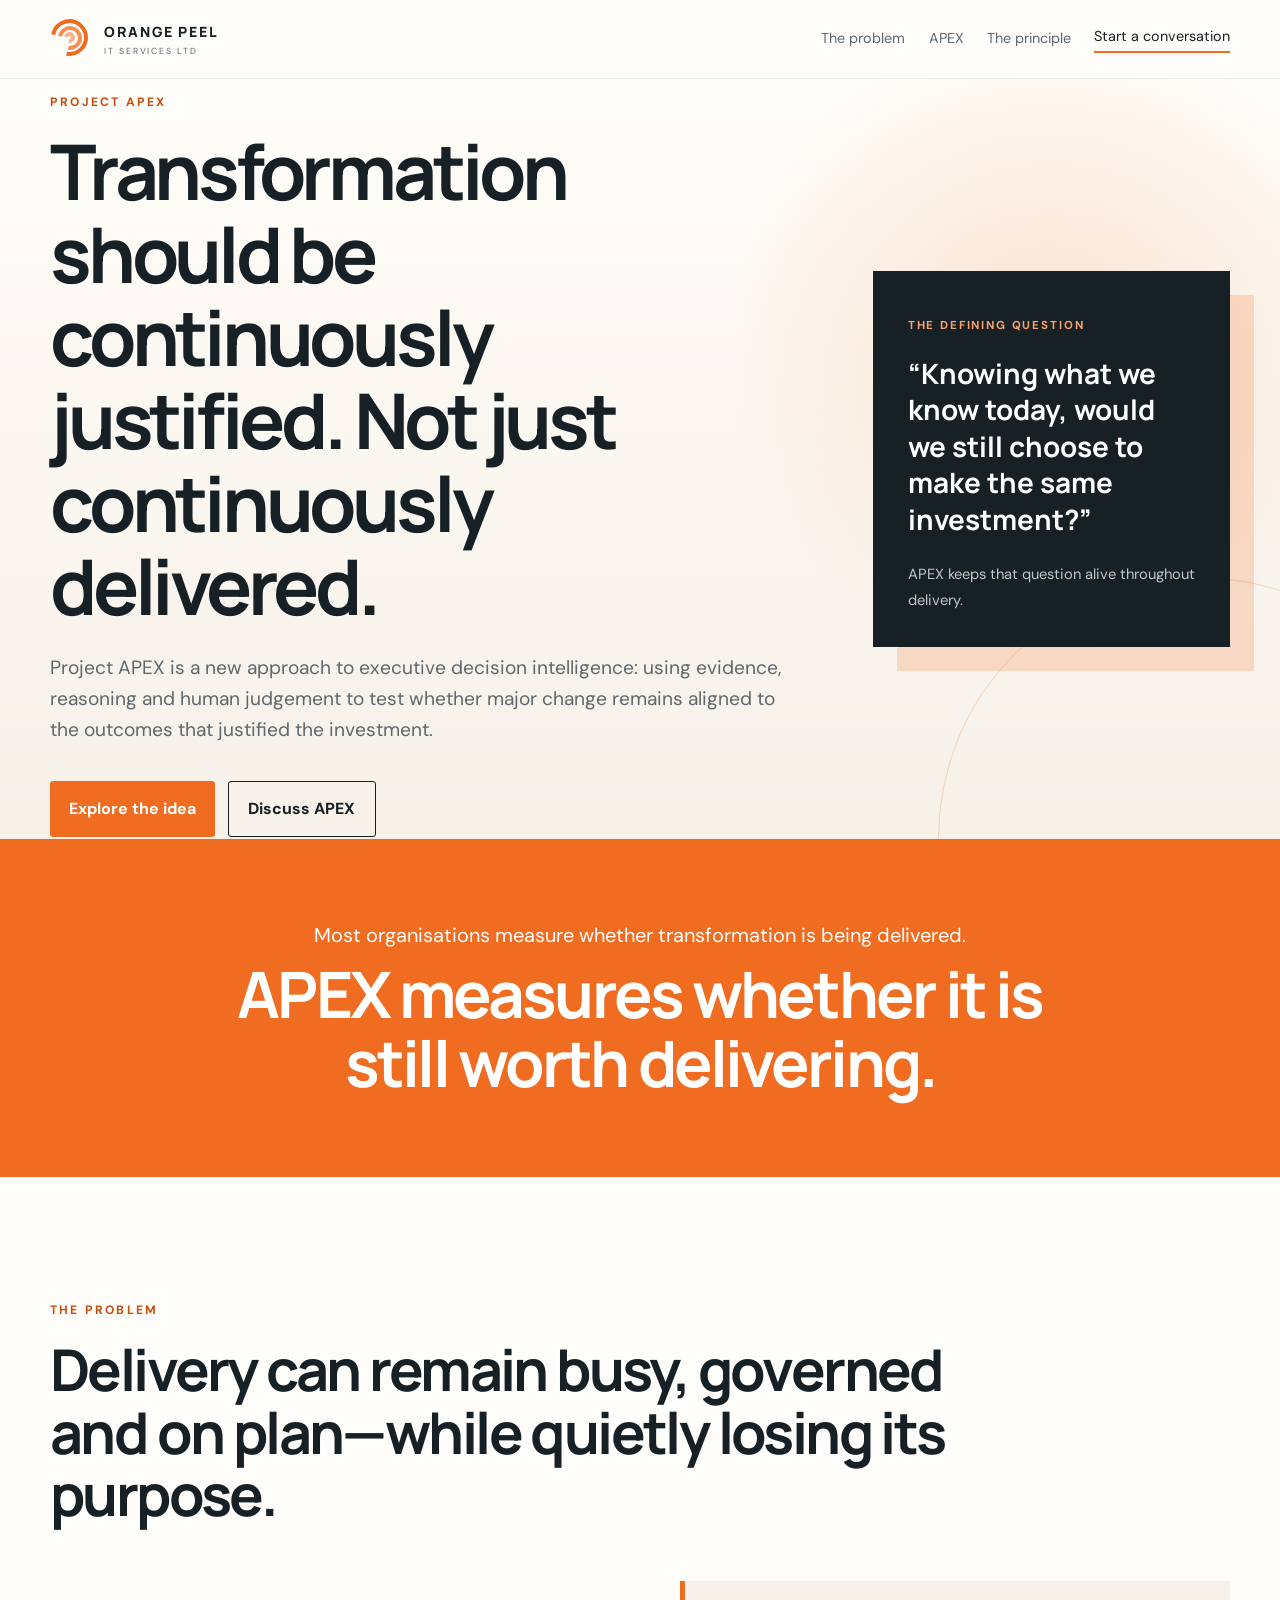
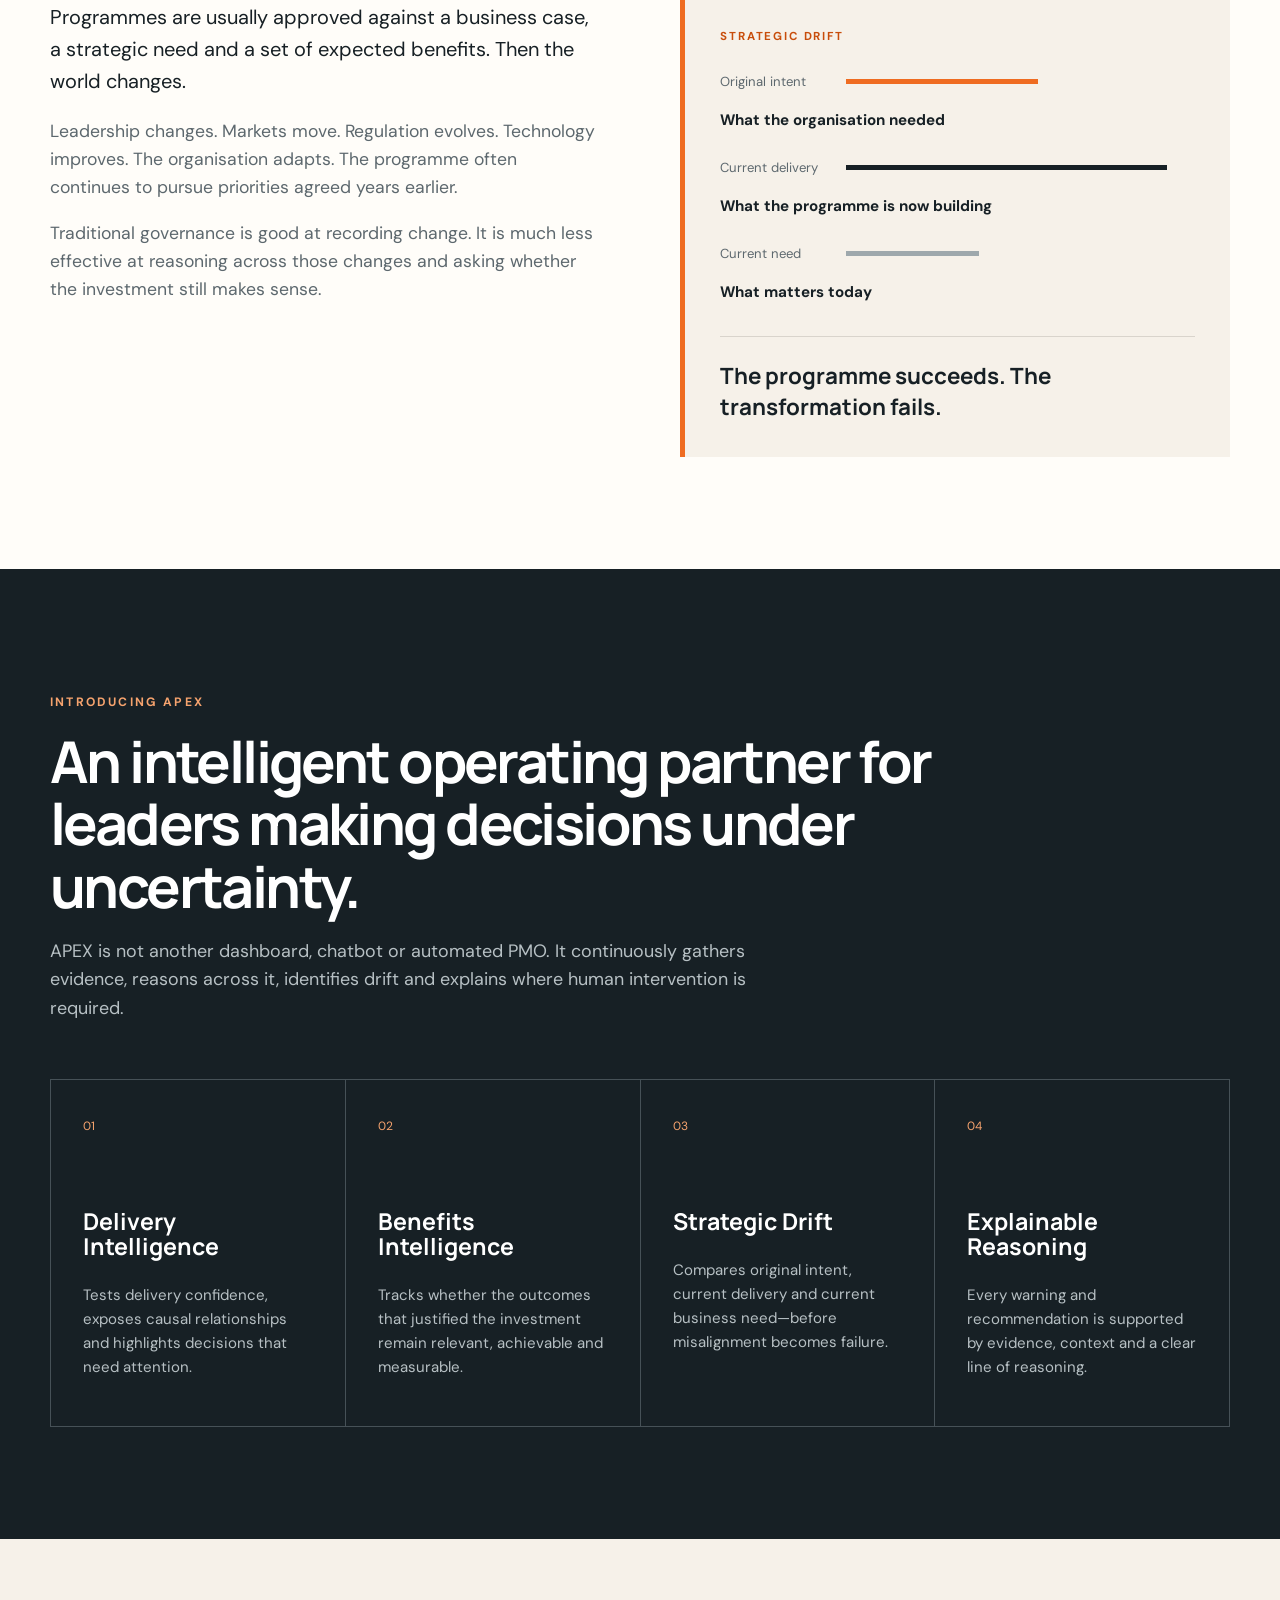
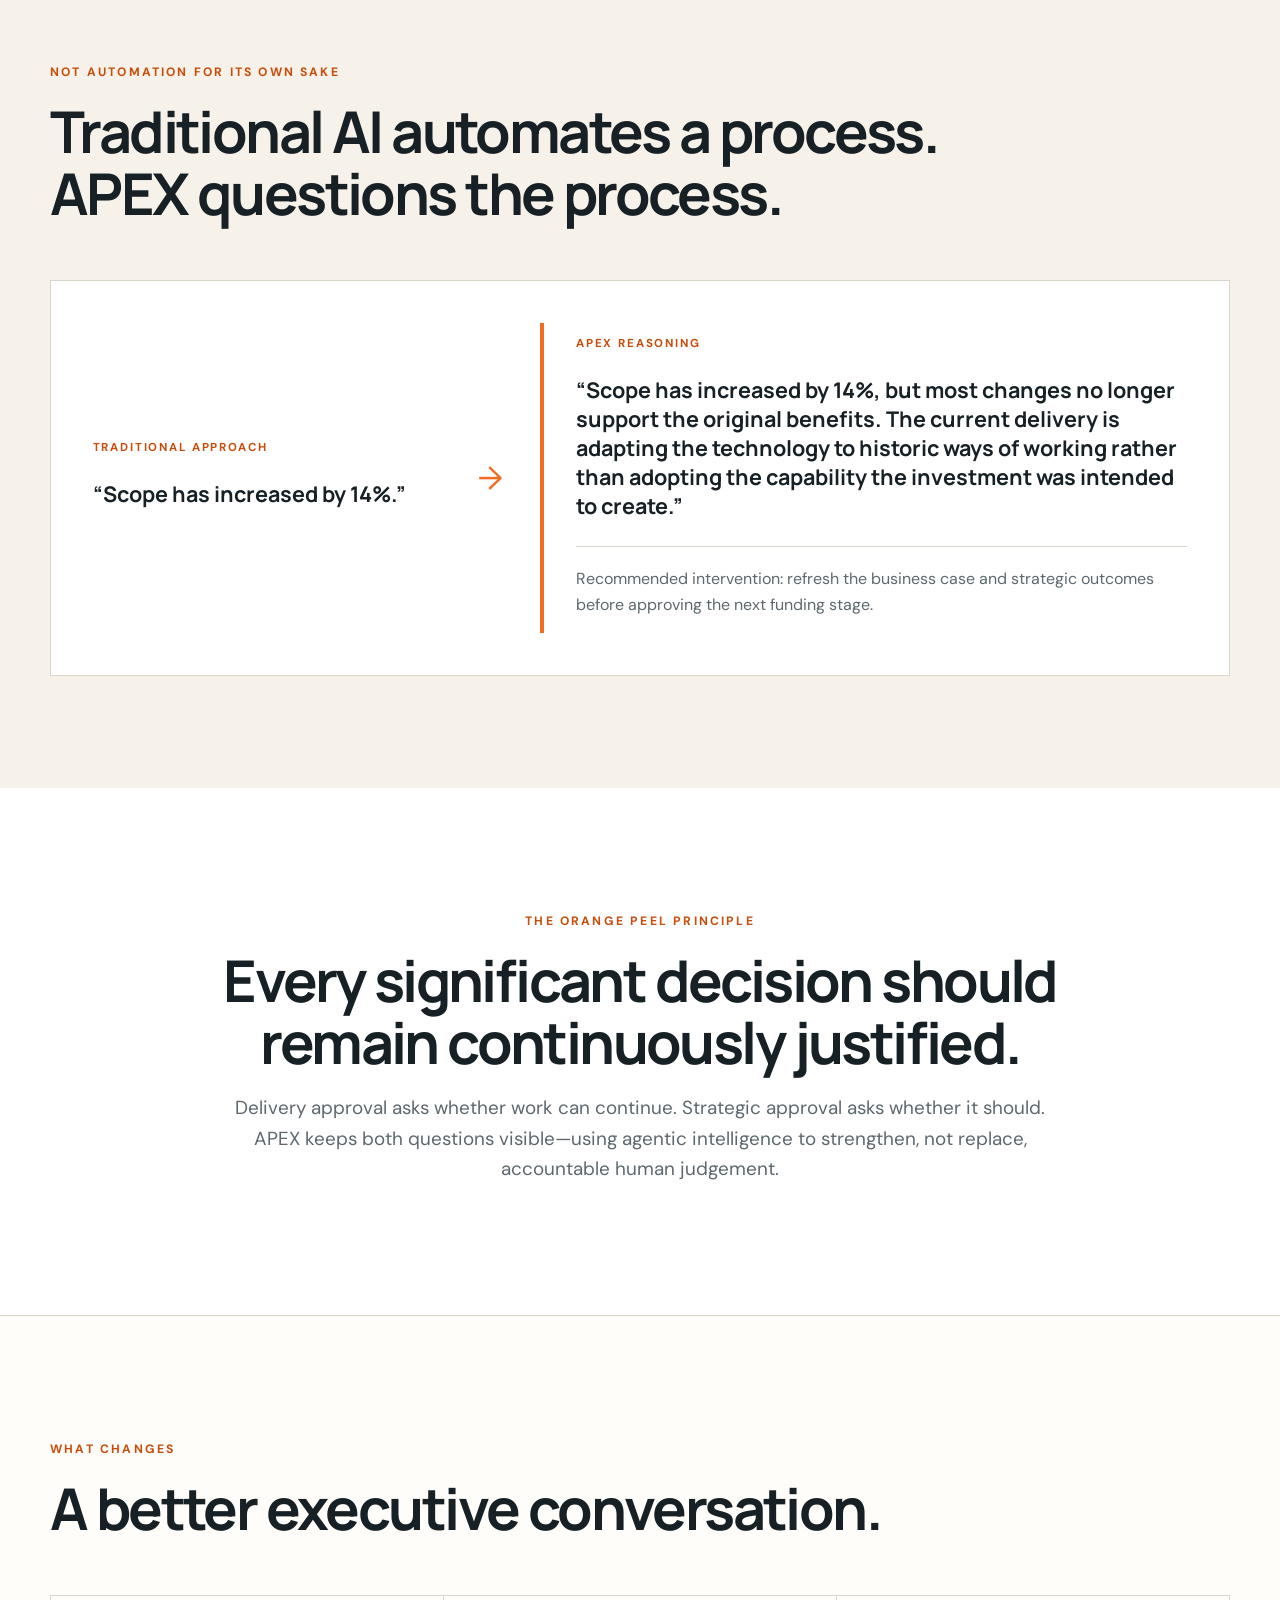
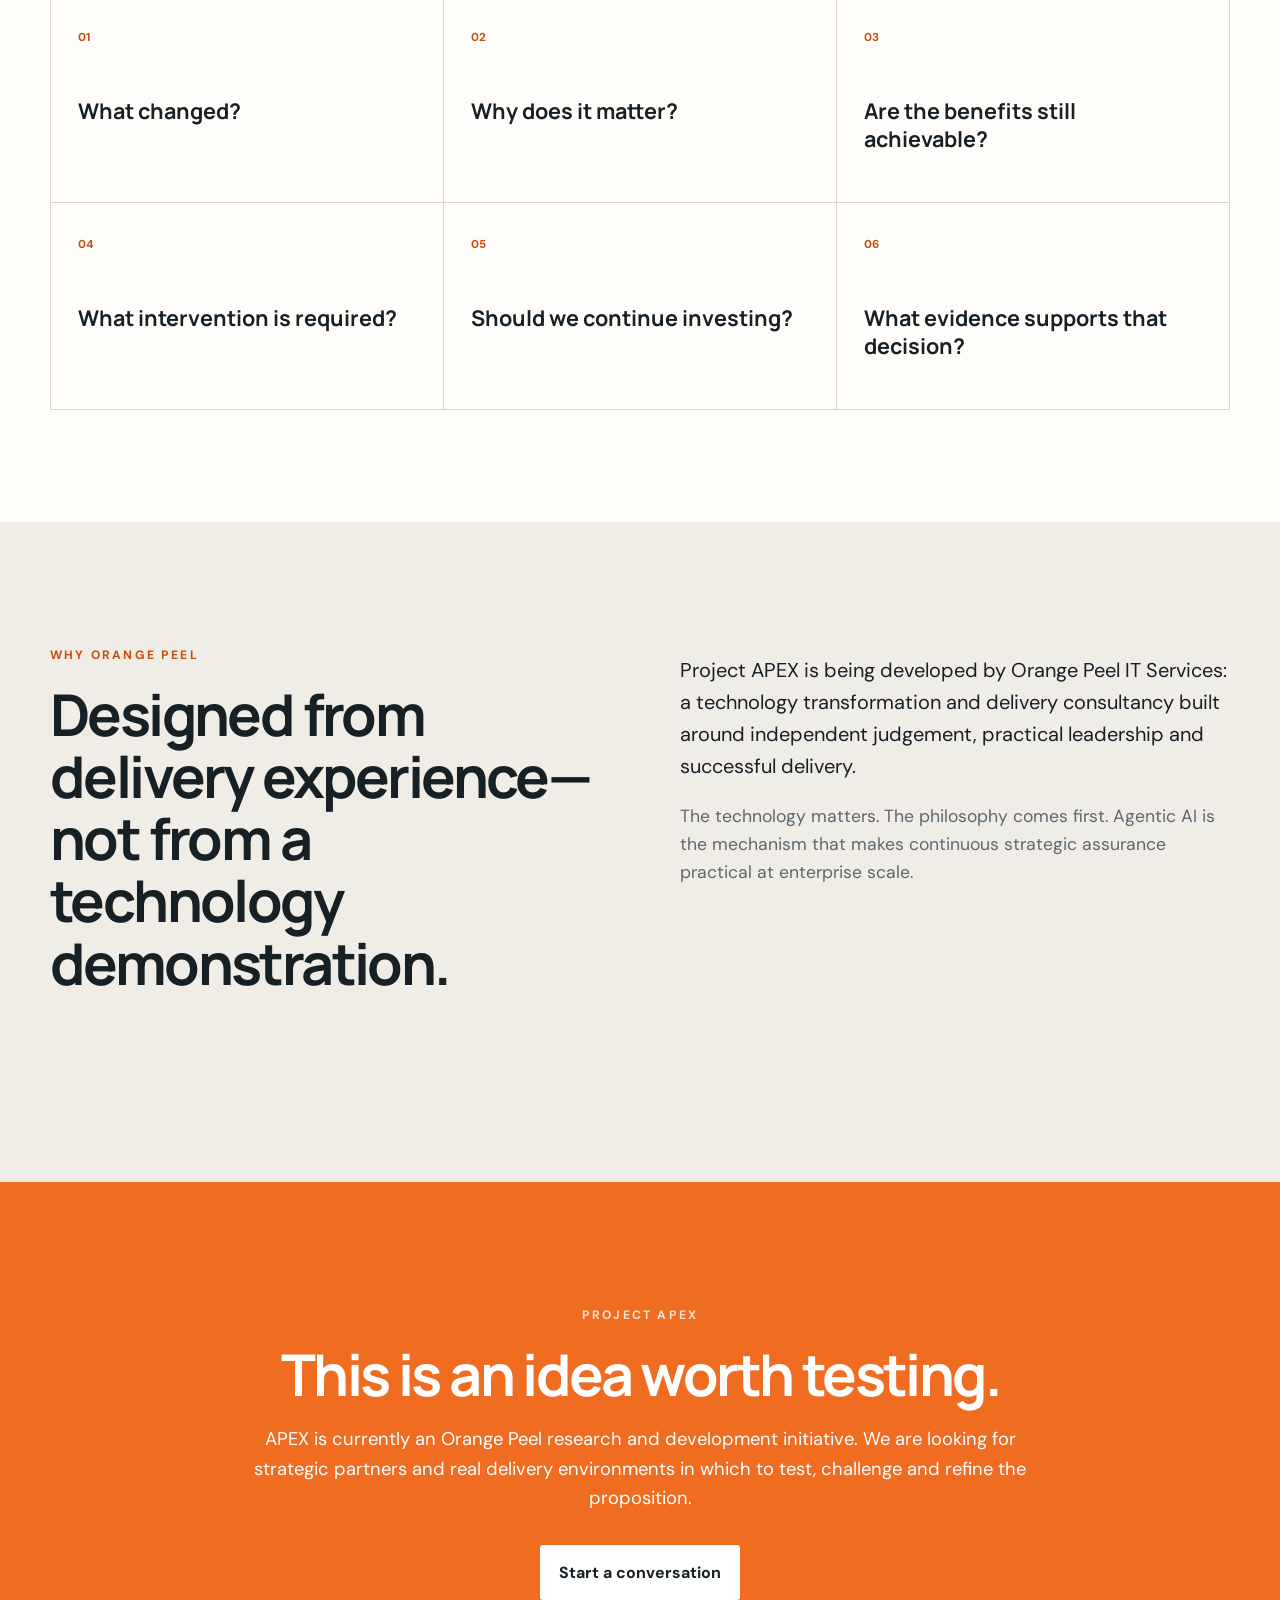
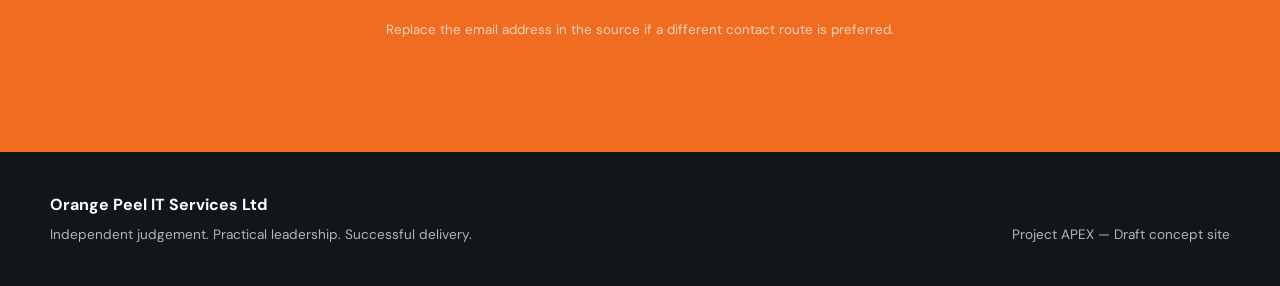
==== index.html @ a82cdf71 "Add files via upload" ====
<!doctype html>
<html lang="en-GB">
<head>
  <meta charset="utf-8">
  <meta name="viewport" content="width=device-width, initial-scale=1">
  <title>Project APEX | Orange Peel IT Services</title>
  <meta name="description" content="Project APEX explores a new approach to transformation: continuously testing whether delivery remains strategically justified and capable of producing the intended benefits.">
  <meta property="og:title" content="Project APEX — Executive Decision Intelligence">
  <meta property="og:description" content="Most organisations measure whether transformation is being delivered. APEX measures whether it is still worth delivering.">
  <meta property="og:type" content="website">
  <meta name="theme-color" content="#ef6c21">
  <link rel="stylesheet" href="styles.css">
</head>
<body>
  <a class="skip-link" href="#main">Skip to content</a>

  <header class="site-header">
    <div class="shell nav">
      <a class="brand" href="#top" aria-label="Orange Peel home">
        <span class="brand-mark" aria-hidden="true">
          <span class="peel peel-one"></span>
          <span class="peel peel-two"></span>
          <span class="peel peel-three"></span>
        </span>
        <span class="brand-copy">
          <strong>ORANGE PEEL</strong>
          <small>IT SERVICES LTD</small>
        </span>
      </a>
      <nav aria-label="Primary navigation">
        <a href="#problem">The problem</a>
        <a href="#apex">APEX</a>
        <a href="#principle">The principle</a>
        <a class="nav-cta" href="#conversation">Start a conversation</a>
      </nav>
    </div>
  </header>

  <main id="main">
    <section class="hero" id="top">
      <div class="shell hero-grid">
        <div class="hero-copy reveal">
          <p class="eyebrow">PROJECT APEX</p>
          <h1>Transformation should be continuously justified. Not just continuously delivered.</h1>
          <p class="lead">
            Project APEX is a new approach to executive decision intelligence:
            using evidence, reasoning and human judgement to test whether major
            change remains aligned to the outcomes that justified the investment.
          </p>
          <div class="hero-actions">
            <a class="button button-primary" href="#problem">Explore the idea</a>
            <a class="button button-secondary" href="#conversation">Discuss APEX</a>
          </div>
        </div>

        <aside class="question-card reveal" aria-label="The defining question">
          <p>THE DEFINING QUESTION</p>
          <blockquote>
            “Knowing what we know today, would we still choose to make the same investment?”
          </blockquote>
          <span>APEX keeps that question alive throughout delivery.</span>
        </aside>
      </div>
    </section>

    <section class="statement">
      <div class="shell narrow reveal">
        <p>Most organisations measure whether transformation is being delivered.</p>
        <h2>APEX measures whether it is still worth delivering.</h2>
      </div>
    </section>

    <section class="section" id="problem">
      <div class="shell">
        <div class="section-heading reveal">
          <p class="eyebrow">THE PROBLEM</p>
          <h2>Delivery can remain busy, governed and on plan—while quietly losing its purpose.</h2>
        </div>

        <div class="two-column">
          <div class="prose reveal">
            <p>
              Programmes are usually approved against a business case, a strategic need
              and a set of expected benefits. Then the world changes.
            </p>
            <p>
              Leadership changes. Markets move. Regulation evolves. Technology improves.
              The organisation adapts. The programme often continues to pursue priorities
              agreed years earlier.
            </p>
            <p>
              Traditional governance is good at recording change. It is much less effective
              at reasoning across those changes and asking whether the investment still makes sense.
            </p>
          </div>

          <div class="drift-card reveal">
            <p class="card-label">STRATEGIC DRIFT</p>
            <div class="drift-line">
              <span>Original intent</span>
              <i></i>
              <strong>What the organisation needed</strong>
            </div>
            <div class="drift-line">
              <span>Current delivery</span>
              <i class="long"></i>
              <strong>What the programme is now building</strong>
            </div>
            <div class="drift-line">
              <span>Current need</span>
              <i class="short"></i>
              <strong>What matters today</strong>
            </div>
            <p class="drift-conclusion">The programme succeeds. The transformation fails.</p>
          </div>
        </div>
      </div>
    </section>

    <section class="section section-dark" id="apex">
      <div class="shell">
        <div class="section-heading reveal">
          <p class="eyebrow">INTRODUCING APEX</p>
          <h2>An intelligent operating partner for leaders making decisions under uncertainty.</h2>
          <p>
            APEX is not another dashboard, chatbot or automated PMO. It continuously gathers
            evidence, reasons across it, identifies drift and explains where human intervention is required.
          </p>
        </div>

        <div class="capability-grid">
          <article class="capability reveal">
            <span>01</span>
            <h3>Delivery Intelligence</h3>
            <p>Tests delivery confidence, exposes causal relationships and highlights decisions that need attention.</p>
          </article>
          <article class="capability reveal">
            <span>02</span>
            <h3>Benefits Intelligence</h3>
            <p>Tracks whether the outcomes that justified the investment remain relevant, achievable and measurable.</p>
          </article>
          <article class="capability reveal">
            <span>03</span>
            <h3>Strategic Drift</h3>
            <p>Compares original intent, current delivery and current business need—before misalignment becomes failure.</p>
          </article>
          <article class="capability reveal">
            <span>04</span>
            <h3>Explainable Reasoning</h3>
            <p>Every warning and recommendation is supported by evidence, context and a clear line of reasoning.</p>
          </article>
        </div>
      </div>
    </section>

    <section class="section reasoning">
      <div class="shell">
        <div class="section-heading reveal">
          <p class="eyebrow">NOT AUTOMATION FOR ITS OWN SAKE</p>
          <h2>Traditional AI automates a process. APEX questions the process.</h2>
        </div>

        <div class="comparison reveal">
          <div>
            <p class="comparison-label">TRADITIONAL APPROACH</p>
            <p class="quote">“Scope has increased by 14%.”</p>
          </div>
          <div class="comparison-arrow" aria-hidden="true">→</div>
          <div class="apex-answer">
            <p class="comparison-label">APEX REASONING</p>
            <p class="quote">
              “Scope has increased by 14%, but most changes no longer support the original
              benefits. The current delivery is adapting the technology to historic ways of
              working rather than adopting the capability the investment was intended to create.”
            </p>
            <p class="recommendation">
              Recommended intervention: refresh the business case and strategic outcomes before approving the next funding stage.
            </p>
          </div>
        </div>
      </div>
    </section>

    <section class="section principle" id="principle">
      <div class="shell narrow reveal">
        <p class="eyebrow">THE ORANGE PEEL PRINCIPLE</p>
        <h2>Every significant decision should remain continuously justified.</h2>
        <p>
          Delivery approval asks whether work can continue. Strategic approval asks whether it should.
          APEX keeps both questions visible—using agentic intelligence to strengthen, not replace, accountable human judgement.
        </p>
      </div>
    </section>

    <section class="section outcomes">
      <div class="shell">
        <div class="section-heading reveal">
          <p class="eyebrow">WHAT CHANGES</p>
          <h2>A better executive conversation.</h2>
        </div>
        <div class="question-grid">
          <div class="reveal"><span>01</span><p>What changed?</p></div>
          <div class="reveal"><span>02</span><p>Why does it matter?</p></div>
          <div class="reveal"><span>03</span><p>Are the benefits still achievable?</p></div>
          <div class="reveal"><span>04</span><p>What intervention is required?</p></div>
          <div class="reveal"><span>05</span><p>Should we continue investing?</p></div>
          <div class="reveal"><span>06</span><p>What evidence supports that decision?</p></div>
        </div>
      </div>
    </section>

    <section class="section origin">
      <div class="shell two-column">
        <div class="section-heading reveal">
          <p class="eyebrow">WHY ORANGE PEEL</p>
          <h2>Designed from delivery experience—not from a technology demonstration.</h2>
        </div>
        <div class="prose reveal">
          <p>
            Project APEX is being developed by Orange Peel IT Services: a technology transformation
            and delivery consultancy built around independent judgement, practical leadership and successful delivery.
          </p>
          <p>
            The technology matters. The philosophy comes first. Agentic AI is the mechanism that makes
            continuous strategic assurance practical at enterprise scale.
          </p>
        </div>
      </div>
    </section>

    <section class="conversation" id="conversation">
      <div class="shell conversation-inner reveal">
        <p class="eyebrow">PROJECT APEX</p>
        <h2>This is an idea worth testing.</h2>
        <p>
          APEX is currently an Orange Peel research and development initiative.
          We are looking for strategic partners and real delivery environments in which to test,
          challenge and refine the proposition.
        </p>
        <a class="button button-light" href="mailto:neil@orangepeelit.co.uk?subject=Project%20APEX">Start a conversation</a>
        <small>Replace the email address in the source if a different contact route is preferred.</small>
      </div>
    </section>
  </main>

  <footer>
    <div class="shell footer-inner">
      <div>
        <strong>Orange Peel IT Services Ltd</strong>
        <p>Independent judgement. Practical leadership. Successful delivery.</p>
      </div>
      <p>Project APEX — Draft concept site</p>
    </div>
  </footer>

  <script src="script.js"></script>
</body>
</html>
---- styles.css ----
@import url('https://fonts.googleapis.com/css2?family=DM+Sans:wght@400;500;600;700&family=Manrope:wght@600;700;800&display=swap');

:root {
  --orange: #ef6c21;
  --orange-deep: #c84d0b;
  --ink: #172025;
  --muted: #5d686e;
  --cream: #f6f1e9;
  --paper: #fffdf9;
  --line: #d9d4cc;
  --white: #ffffff;
  --max: 1180px;
}

* { box-sizing: border-box; }
html { scroll-behavior: smooth; }
body {
  margin: 0;
  color: var(--ink);
  background: var(--paper);
  font-family: "DM Sans", Arial, sans-serif;
  line-height: 1.6;
}
a { color: inherit; }
.skip-link {
  position: absolute;
  left: -9999px;
  top: 0;
}
.skip-link:focus {
  left: 1rem;
  top: 1rem;
  background: white;
  padding: .75rem 1rem;
  z-index: 1000;
}
.shell { width: min(calc(100% - 3rem), var(--max)); margin: 0 auto; }
.narrow { max-width: 860px; }
.site-header {
  position: sticky;
  top: 0;
  z-index: 20;
  background: rgba(255,253,249,.94);
  border-bottom: 1px solid rgba(23,32,37,.08);
  backdrop-filter: blur(12px);
}
.nav { min-height: 78px; display: flex; align-items: center; justify-content: space-between; gap: 2rem; }
.brand { display: inline-flex; align-items: center; gap: .75rem; text-decoration: none; }
.brand-mark { position: relative; width: 42px; height: 42px; display: inline-block; }
.peel { position: absolute; border: 4px solid var(--orange); border-left-color: transparent; border-radius: 50%; transform: rotate(-35deg); }
.peel-one { width: 37px; height: 37px; left: 1px; top: 1px; }
.peel-two { width: 24px; height: 24px; left: 8px; top: 8px; opacity: .75; }
.peel-three { width: 11px; height: 11px; left: 14px; top: 14px; opacity: .5; }
.brand-copy { display: flex; flex-direction: column; line-height: 1; letter-spacing: .12em; }
.brand-copy strong { font: 800 .88rem "Manrope", sans-serif; }
.brand-copy small { margin-top: .35rem; font-size: .55rem; color: var(--muted); }
nav { display: flex; align-items: center; gap: 1.45rem; }
nav a { text-decoration: none; font-size: .9rem; color: var(--muted); }
nav a:hover { color: var(--ink); }
.nav-cta { color: var(--ink); border-bottom: 2px solid var(--orange); padding-bottom: .2rem; }

.hero {
  min-height: 760px;
  display: grid;
  align-items: center;
  overflow: hidden;
  position: relative;
  background:
    radial-gradient(circle at 82% 35%, rgba(239,108,33,.17), transparent 28%),
    linear-gradient(180deg, var(--paper), var(--cream));
}
.hero::after {
  content: "";
  position: absolute;
  width: 520px; height: 520px;
  border: 1px solid rgba(239,108,33,.25);
  border-radius: 50%;
  right: -180px; bottom: -260px;
}
.hero-grid { display: grid; grid-template-columns: 1.35fr .65fr; gap: 5rem; align-items: center; position: relative; z-index: 1; }
.eyebrow { color: var(--orange-deep); font-weight: 700; letter-spacing: .18em; font-size: .76rem; margin-bottom: 1.1rem; }
h1, h2, h3 { font-family: "Manrope", Arial, sans-serif; line-height: 1.08; margin-top: 0; }
h1 { font-size: clamp(3rem, 6vw, 5.8rem); max-width: 950px; letter-spacing: -.055em; margin-bottom: 1.6rem; }
h2 { font-size: clamp(2.25rem, 4.5vw, 4.25rem); letter-spacing: -.045em; margin-bottom: 1.25rem; }
h3 { font-size: 1.45rem; }
.lead { font-size: 1.2rem; max-width: 760px; color: var(--muted); }
.hero-actions { display: flex; flex-wrap: wrap; gap: .8rem; margin-top: 2.2rem; }
.button { display: inline-flex; align-items: center; justify-content: center; text-decoration: none; padding: .9rem 1.2rem; border-radius: 3px; font-weight: 700; }
.button-primary { background: var(--orange); color: var(--white); }
.button-primary:hover { background: var(--orange-deep); }
.button-secondary { border: 1px solid var(--ink); }
.button-light { background: white; color: var(--ink); }
.question-card {
  background: var(--ink);
  color: white;
  padding: 2.2rem;
  box-shadow: 24px 24px 0 rgba(239,108,33,.2);
}
.question-card > p { color: #f6a36e; font-size: .72rem; letter-spacing: .16em; font-weight: 700; }
.question-card blockquote { margin: 1.2rem 0 1.5rem; font: 700 1.75rem/1.3 "Manrope", sans-serif; }
.question-card span { color: #bfc7ca; font-size: .92rem; }
.statement { background: var(--orange); padding: 5rem 0; color: white; text-align: center; }
.statement p { margin: 0 0 .5rem; font-size: 1.25rem; }
.statement h2 { margin-bottom: 0; font-size: clamp(2.4rem, 5vw, 5rem); }

.section { padding: 7rem 0; }
.section-heading { max-width: 900px; margin-bottom: 3.5rem; }
.section-heading > p:last-child { font-size: 1.12rem; color: var(--muted); max-width: 760px; }
.two-column { display: grid; grid-template-columns: 1fr 1fr; gap: 5rem; align-items: start; }
.prose { font-size: 1.1rem; color: var(--muted); }
.prose p:first-child { color: var(--ink); font-size: 1.25rem; }
.drift-card { background: var(--cream); padding: 2.2rem; border-left: 5px solid var(--orange); }
.card-label, .comparison-label { font-size: .72rem; letter-spacing: .16em; font-weight: 700; color: var(--orange-deep); }
.drift-line { display: grid; grid-template-columns: 110px 1fr; gap: 1rem; margin: 1.55rem 0; align-items: center; }
.drift-line span { grid-row: 1; font-size: .82rem; color: var(--muted); }
.drift-line i { grid-column: 2; display: block; height: 5px; width: 55%; background: var(--orange); }
.drift-line i.long { width: 92%; background: var(--ink); }
.drift-line i.short { width: 38%; background: #9ea8ac; }
.drift-line strong { grid-column: 1 / -1; font-size: .95rem; }
.drift-conclusion { margin: 2rem 0 0; padding-top: 1.4rem; border-top: 1px solid var(--line); font: 700 1.4rem "Manrope", sans-serif; }

.section-dark { background: var(--ink); color: white; }
.section-dark .section-heading > p:last-child { color: #b7c0c4; }
.section-dark .eyebrow { color: #f6a36e; }
.capability-grid { display: grid; grid-template-columns: repeat(4, 1fr); gap: 1px; background: #465157; border: 1px solid #465157; }
.capability { padding: 2rem; background: var(--ink); min-height: 280px; }
.capability span { color: #f6a36e; font-size: .75rem; }
.capability h3 { margin-top: 4.5rem; }
.capability p { color: #b7c0c4; font-size: .94rem; }

.reasoning { background: var(--cream); }
.comparison { display: grid; grid-template-columns: .7fr auto 1.3fr; gap: 2.3rem; align-items: center; background: white; padding: 2.6rem; border: 1px solid var(--line); }
.comparison-arrow { font-size: 2rem; color: var(--orange); }
.quote { font: 700 1.35rem/1.35 "Manrope", sans-serif; }
.apex-answer { border-left: 4px solid var(--orange); padding-left: 2rem; }
.recommendation { margin-top: 1.6rem; padding-top: 1.2rem; border-top: 1px solid var(--line); color: var(--muted); }

.principle { text-align: center; background: white; }
.principle p:last-child { font-size: 1.18rem; color: var(--muted); }

.outcomes { border-top: 1px solid var(--line); }
.question-grid { display: grid; grid-template-columns: repeat(3, 1fr); gap: 1px; background: var(--line); border: 1px solid var(--line); }
.question-grid div { background: var(--paper); min-height: 180px; padding: 1.7rem; }
.question-grid span { color: var(--orange-deep); font-size: .72rem; font-weight: 700; }
.question-grid p { margin-top: 3rem; font: 700 1.35rem/1.3 "Manrope", sans-serif; }

.origin { background: #f0ede7; }
.conversation { background: var(--orange); color: white; padding: 7rem 0; text-align: center; }
.conversation .eyebrow { color: white; opacity: .8; }
.conversation-inner { max-width: 830px; }
.conversation-inner > p:not(.eyebrow) { font-size: 1.15rem; margin-bottom: 2rem; }
.conversation small { display: block; opacity: .7; margin-top: 1.2rem; }
footer { background: #111719; color: white; padding: 2.5rem 0; }
.footer-inner { display: flex; justify-content: space-between; gap: 2rem; align-items: end; }
.footer-inner p { color: #aeb7ba; margin: .4rem 0 0; font-size: .85rem; }

.reveal { opacity: 0; transform: translateY(18px); transition: opacity .7s ease, transform .7s ease; }
.reveal.visible { opacity: 1; transform: none; }

@media (max-width: 920px) {
  nav a:not(.nav-cta) { display: none; }
  .hero { min-height: auto; padding: 7rem 0 5rem; }
  .hero-grid, .two-column { grid-template-columns: 1fr; gap: 3rem; }
  .question-card { max-width: 620px; }
  .capability-grid { grid-template-columns: 1fr 1fr; }
  .comparison { grid-template-columns: 1fr; }
  .comparison-arrow { transform: rotate(90deg); justify-self: center; }
  .question-grid { grid-template-columns: 1fr 1fr; }
}

@media (max-width: 600px) {
  .shell { width: min(calc(100% - 2rem), var(--max)); }
  .brand-copy { display: none; }
  .nav { min-height: 66px; }
  .nav-cta { font-size: .82rem; }
  h1 { font-size: 2.7rem; }
  h2 { font-size: 2.2rem; }
  .section { padding: 4.5rem 0; }
  .capability-grid, .question-grid { grid-template-columns: 1fr; }
  .capability { min-height: 220px; }
  .capability h3 { margin-top: 3rem; }
  .footer-inner { flex-direction: column; align-items: start; }
}
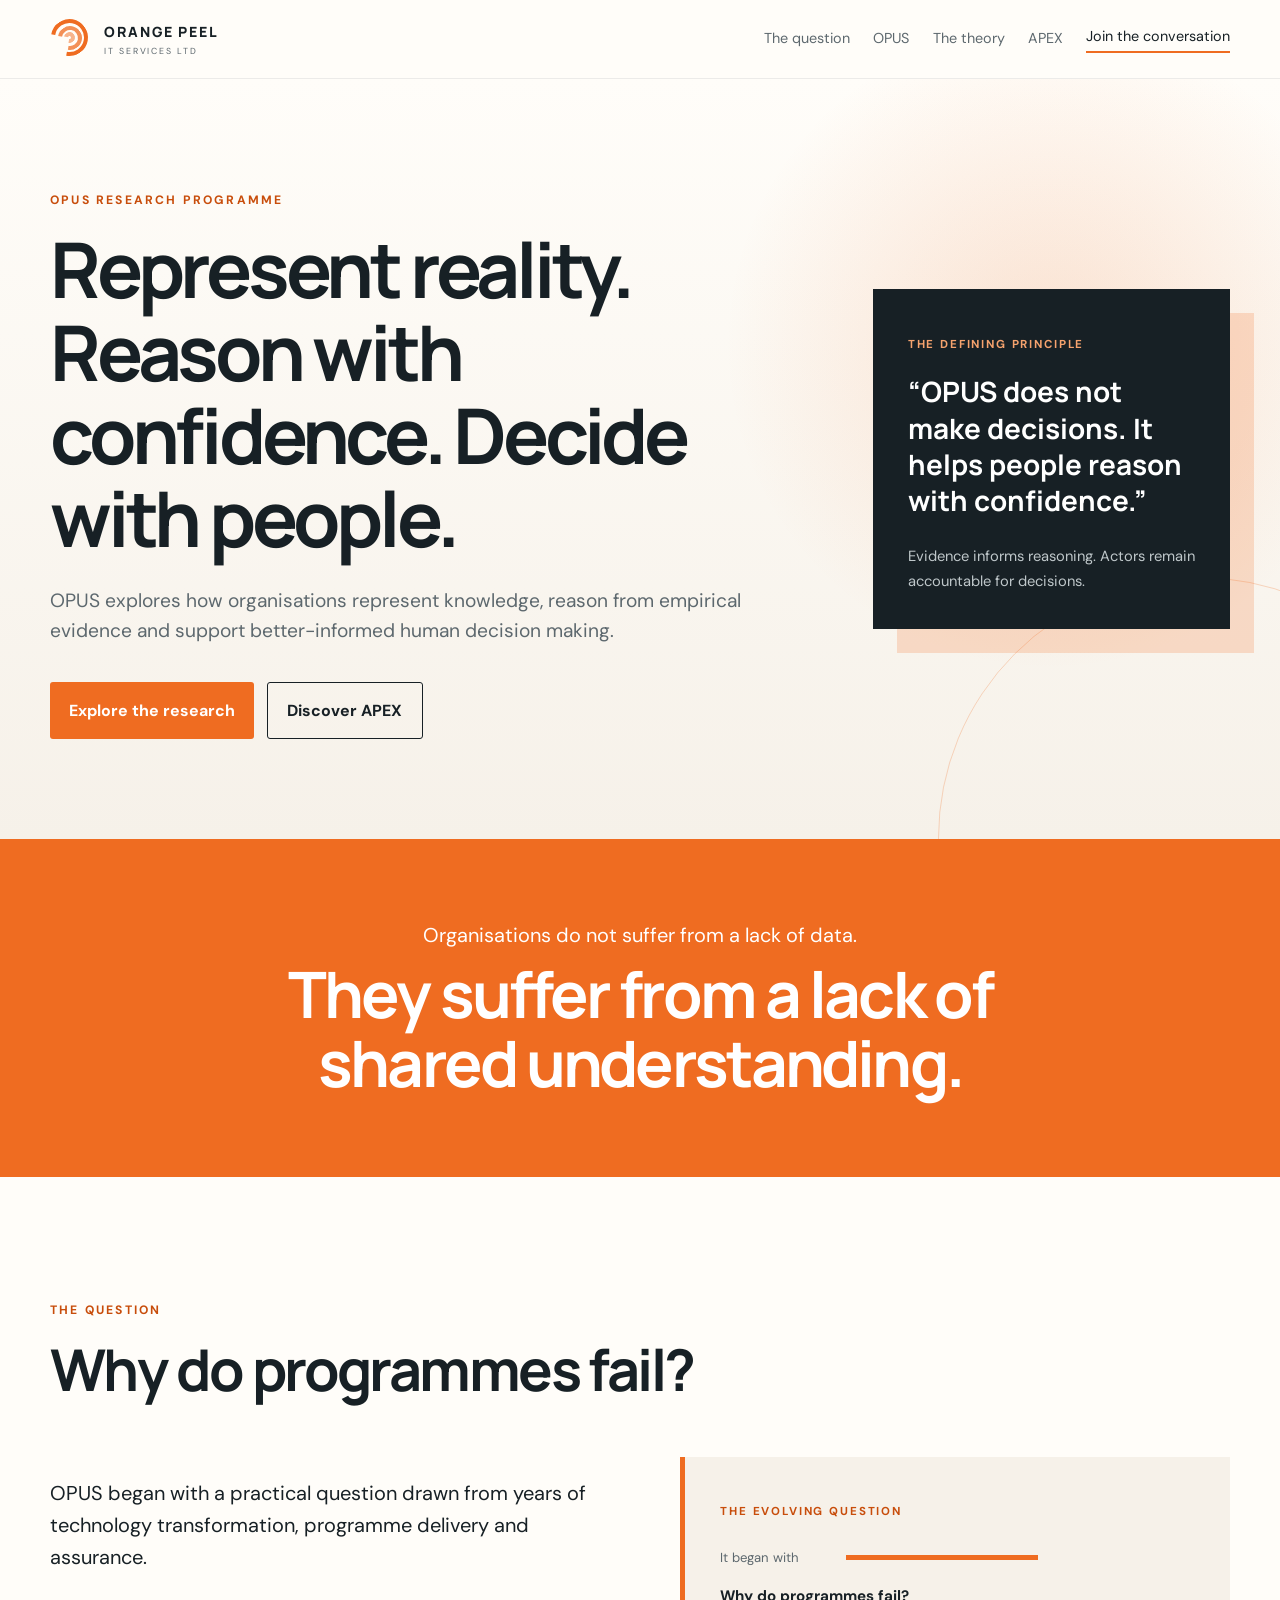
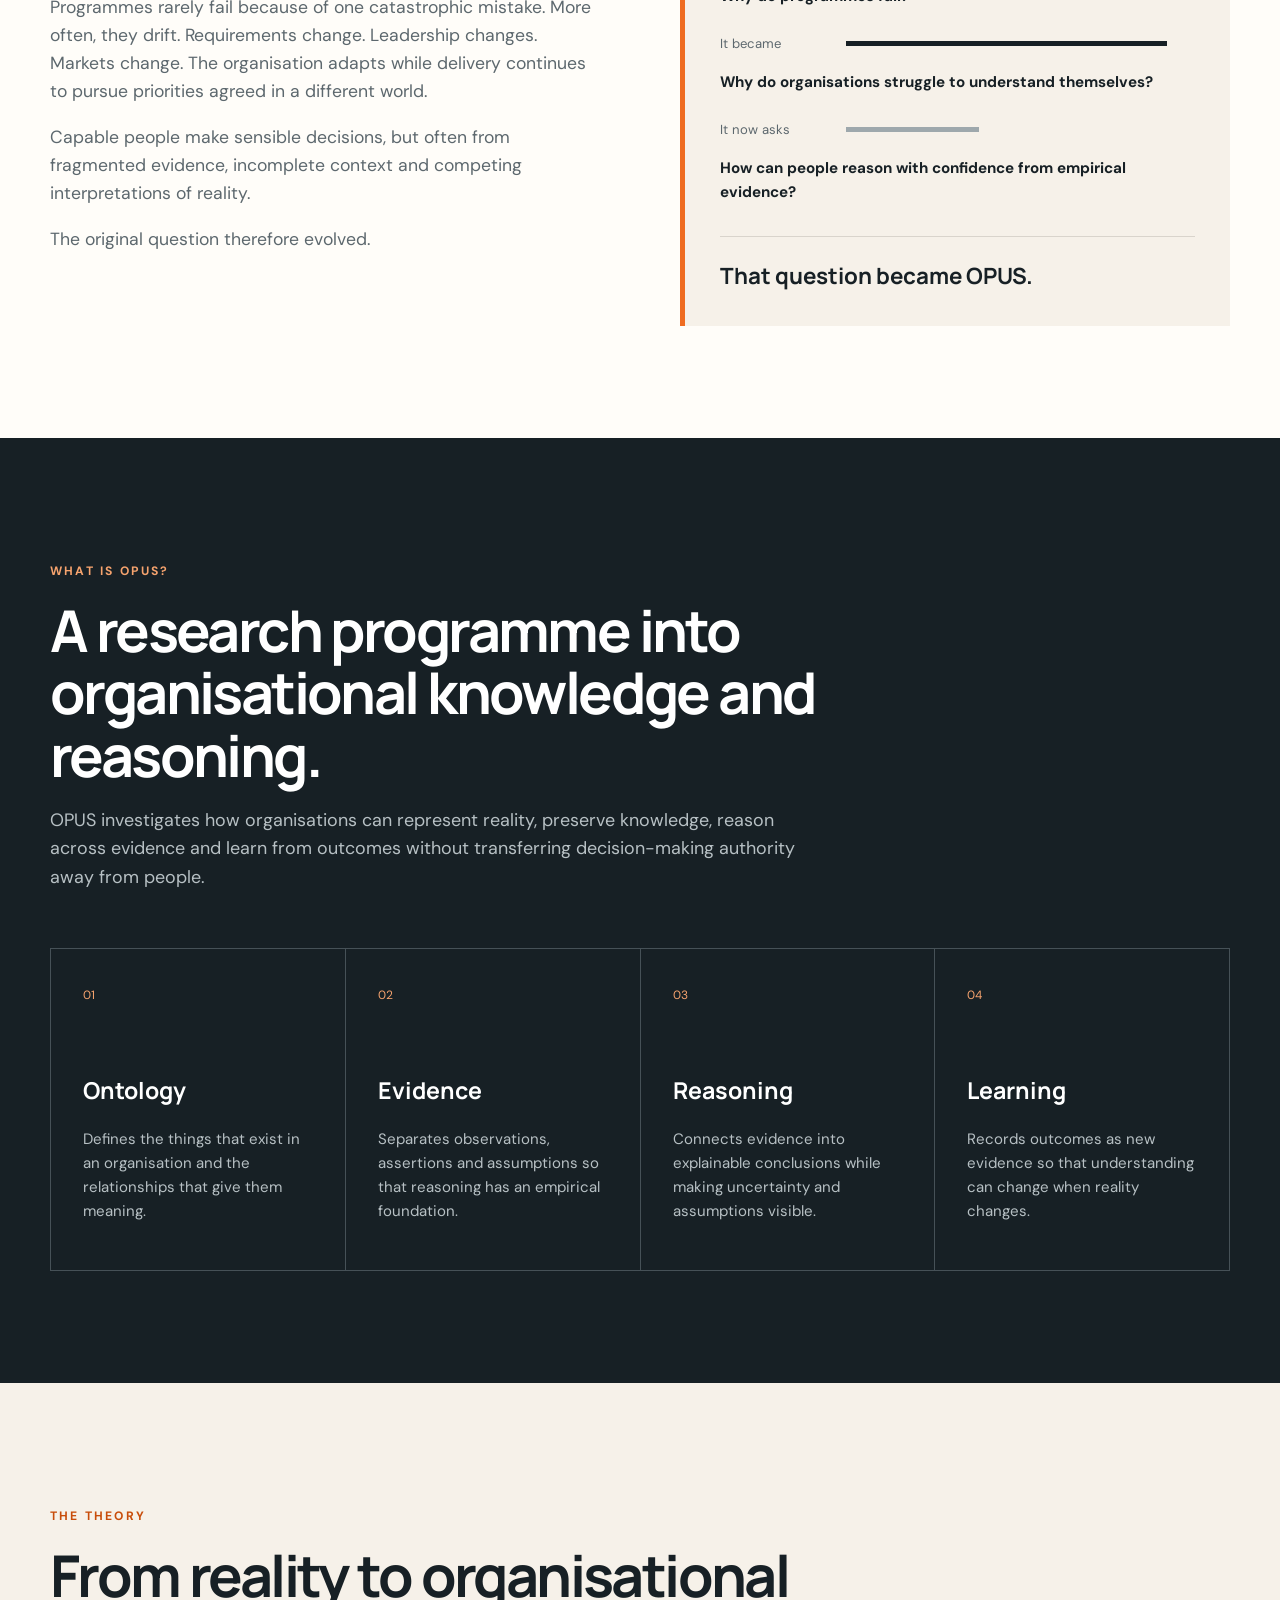
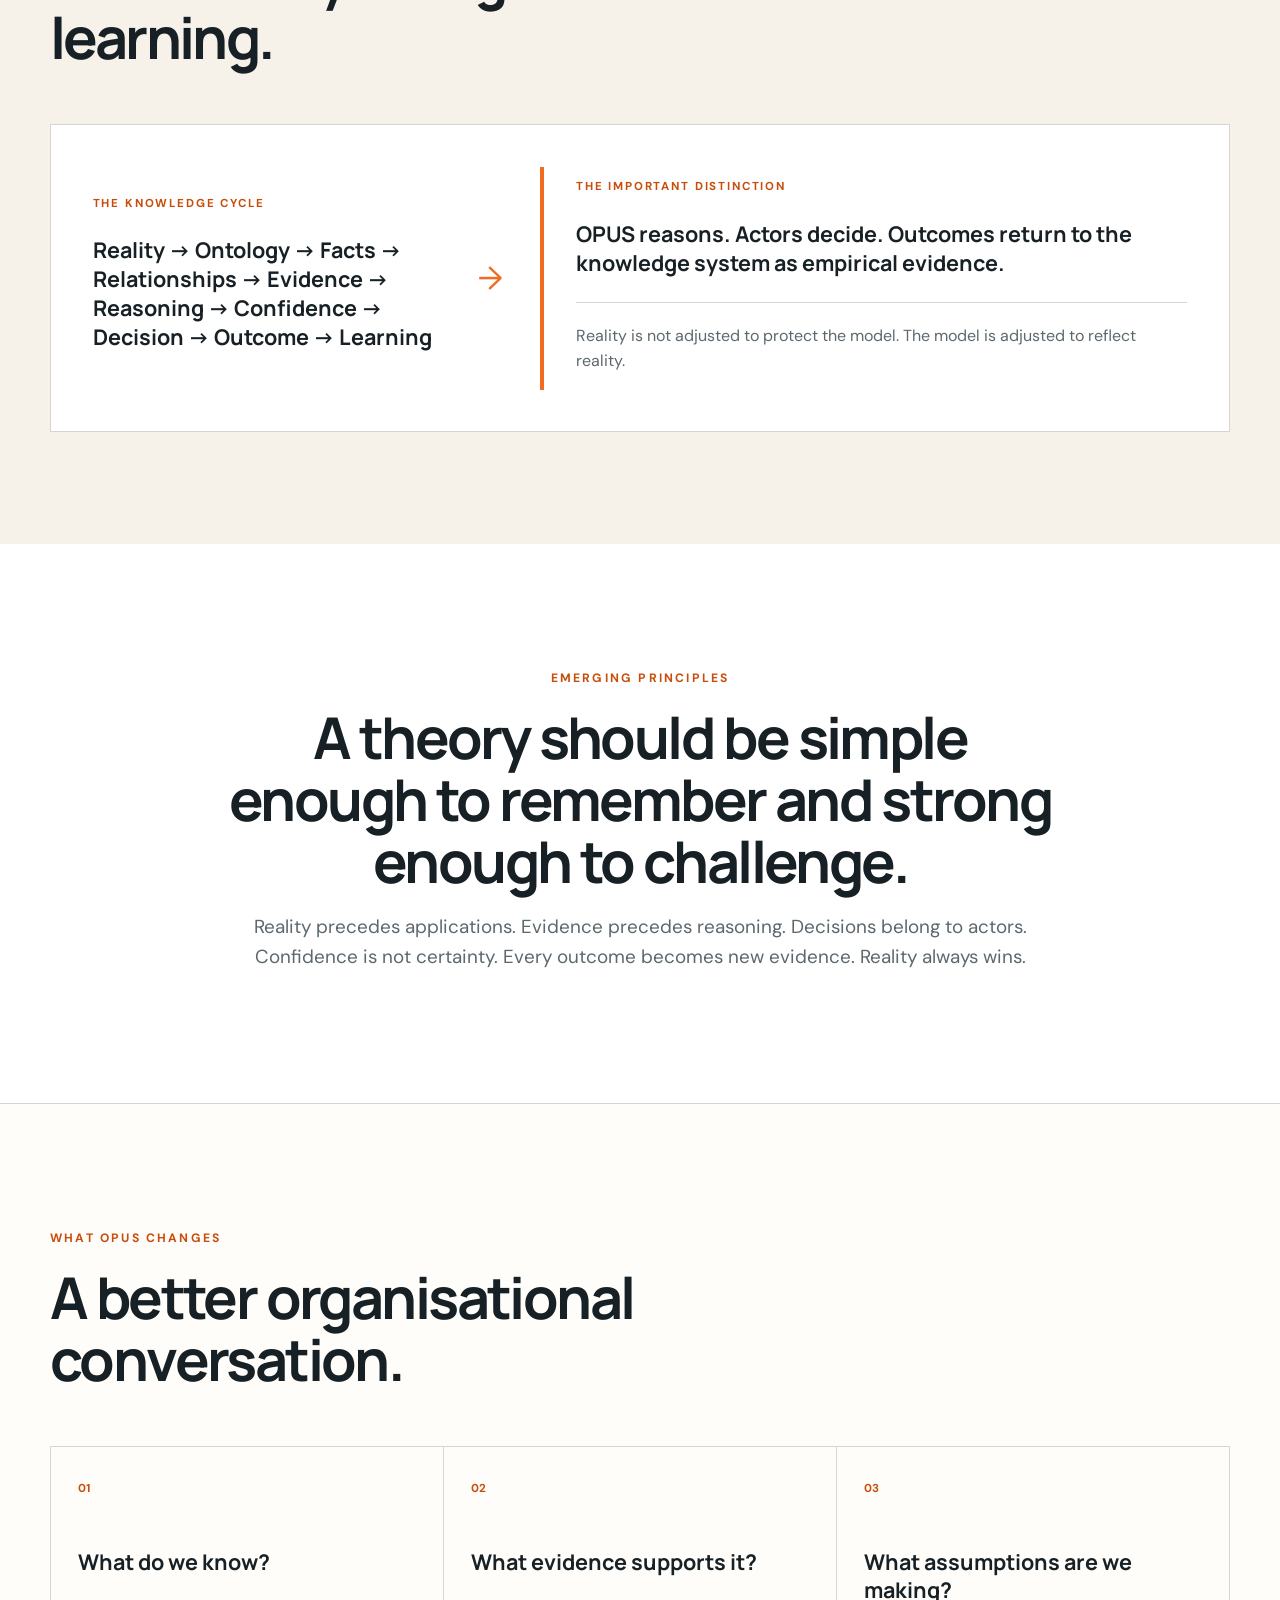
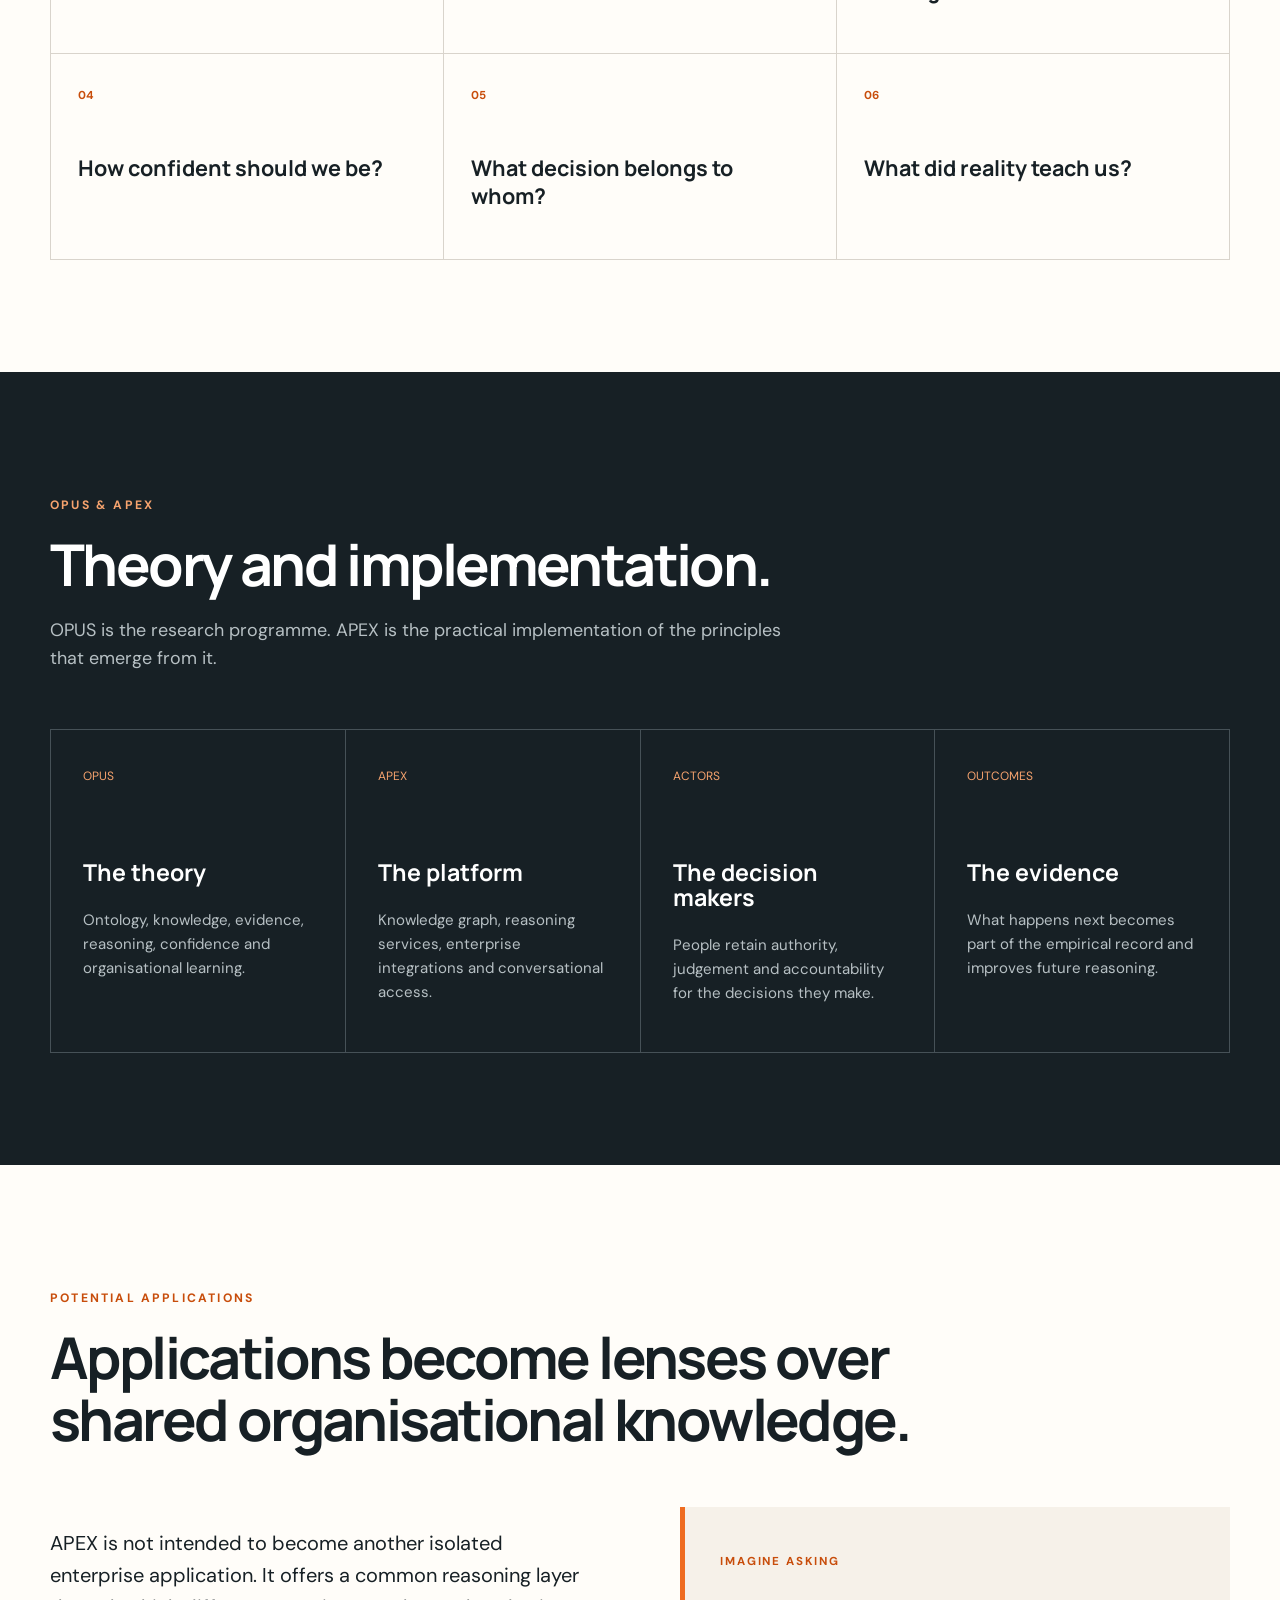
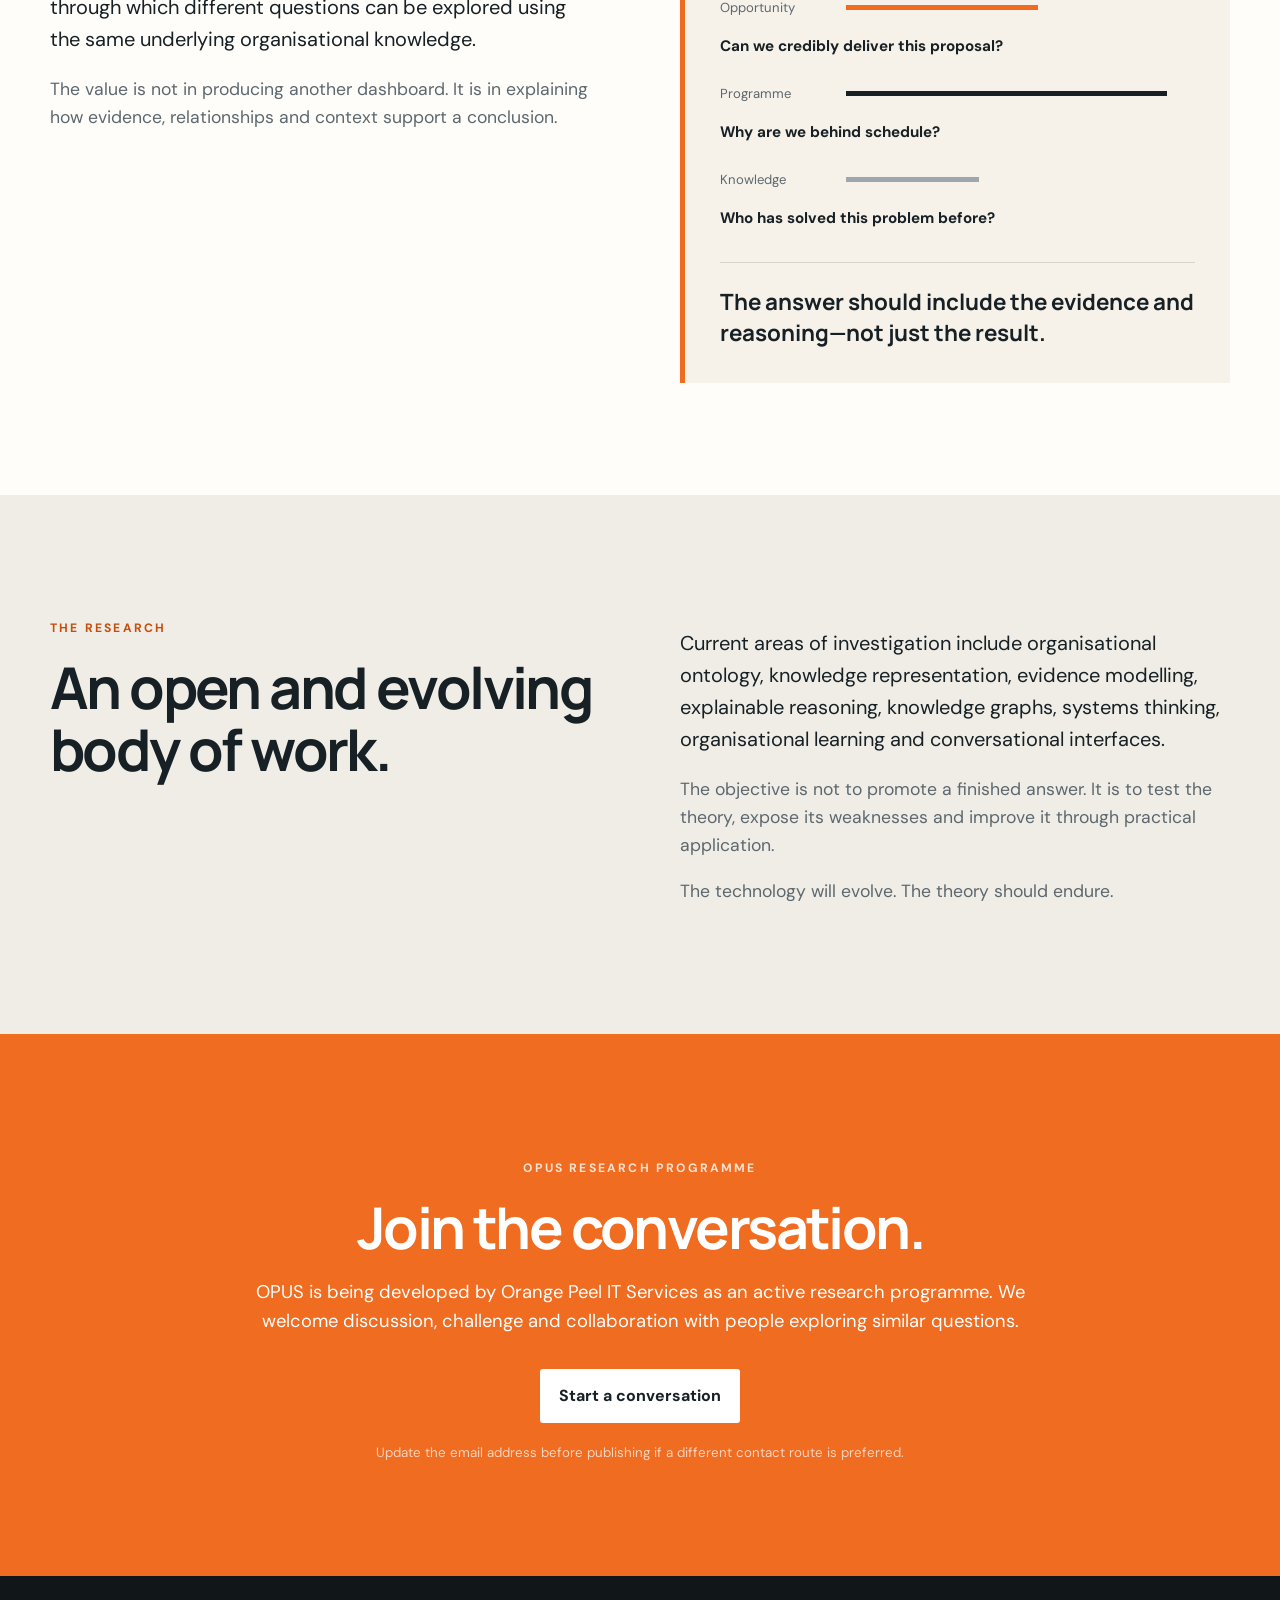
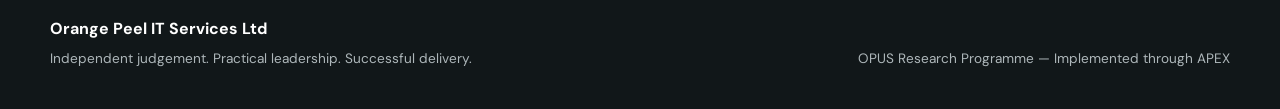
==== commit af68024d: "Publish OPUS microsite v0.2" ====
--- a/index.html
+++ b/index.html
@@ -3,253 +3,597 @@
 <head>
   <meta charset="utf-8">
   <meta name="viewport" content="width=device-width, initial-scale=1">
-  <title>Project APEX | Orange Peel IT Services</title>
-  <meta name="description" content="Project APEX explores a new approach to transformation: continuously testing whether delivery remains strategically justified and capable of producing the intended benefits.">
-  <meta property="og:title" content="Project APEX — Executive Decision Intelligence">
-  <meta property="og:description" content="Most organisations measure whether transformation is being delivered. APEX measures whether it is still worth delivering.">
+
+  <title>OPUS Research Programme | Orange Peel IT Services</title>
+
+  <meta
+    name="description"
+    content="OPUS is a research programme exploring how organisations represent knowledge, reason from empirical evidence and support better-informed human decision making. APEX is the implementation platform built upon that theory."
+  >
+
+  <meta
+    property="og:title"
+    content="OPUS — Organisational Knowledge and Reasoning"
+  >
+
+  <meta
+    property="og:description"
+    content="Represent reality. Reason with confidence. Decide with people."
+  >
+
   <meta property="og:type" content="website">
   <meta name="theme-color" content="#ef6c21">
+
   <link rel="stylesheet" href="styles.css">
 </head>
+
 <body>
   <a class="skip-link" href="#main">Skip to content</a>
 
   <header class="site-header">
     <div class="shell nav">
+
       <a class="brand" href="#top" aria-label="Orange Peel home">
         <span class="brand-mark" aria-hidden="true">
           <span class="peel peel-one"></span>
           <span class="peel peel-two"></span>
           <span class="peel peel-three"></span>
         </span>
+
         <span class="brand-copy">
           <strong>ORANGE PEEL</strong>
           <small>IT SERVICES LTD</small>
         </span>
       </a>
+
       <nav aria-label="Primary navigation">
-        <a href="#problem">The problem</a>
+        <a href="#question">The question</a>
+        <a href="#opus">OPUS</a>
+        <a href="#theory">The theory</a>
         <a href="#apex">APEX</a>
-        <a href="#principle">The principle</a>
-        <a class="nav-cta" href="#conversation">Start a conversation</a>
+        <a class="nav-cta" href="#conversation">
+          Join the conversation
+        </a>
       </nav>
+
     </div>
   </header>
 
   <main id="main">
+
+    <!-- HERO -->
     <section class="hero" id="top">
       <div class="shell hero-grid">
+
         <div class="hero-copy reveal">
-          <p class="eyebrow">PROJECT APEX</p>
-          <h1>Transformation should be continuously justified. Not just continuously delivered.</h1>
+          <p class="eyebrow">OPUS RESEARCH PROGRAMME</p>
+
+          <h1>
+            Represent reality. Reason with confidence. Decide with people.
+          </h1>
+
           <p class="lead">
-            Project APEX is a new approach to executive decision intelligence:
-            using evidence, reasoning and human judgement to test whether major
-            change remains aligned to the outcomes that justified the investment.
+            OPUS explores how organisations represent knowledge, reason from
+            empirical evidence and support better-informed human decision
+            making.
           </p>
+
           <div class="hero-actions">
-            <a class="button button-primary" href="#problem">Explore the idea</a>
-            <a class="button button-secondary" href="#conversation">Discuss APEX</a>
-          </div>
-        </div>
-
-        <aside class="question-card reveal" aria-label="The defining question">
-          <p>THE DEFINING QUESTION</p>
+            <a class="button button-primary" href="#question">
+              Explore the research
+            </a>
+
+            <a class="button button-secondary" href="#apex">
+              Discover APEX
+            </a>
+          </div>
+        </div>
+
+        <aside
+          class="question-card reveal"
+          aria-label="The defining principle"
+        >
+          <p>THE DEFINING PRINCIPLE</p>
+
           <blockquote>
-            “Knowing what we know today, would we still choose to make the same investment?”
+            “OPUS does not make decisions. It helps people reason with
+            confidence.”
           </blockquote>
-          <span>APEX keeps that question alive throughout delivery.</span>
+
+          <span>
+            Evidence informs reasoning. Actors remain accountable for
+            decisions.
+          </span>
         </aside>
-      </div>
-    </section>
-
+
+      </div>
+    </section>
+
+    <!-- STATEMENT -->
     <section class="statement">
       <div class="shell narrow reveal">
-        <p>Most organisations measure whether transformation is being delivered.</p>
-        <h2>APEX measures whether it is still worth delivering.</h2>
-      </div>
-    </section>
-
-    <section class="section" id="problem">
+        <p>
+          Organisations do not suffer from a lack of data.
+        </p>
+
+        <h2>
+          They suffer from a lack of shared understanding.
+        </h2>
+      </div>
+    </section>
+
+    <!-- THE QUESTION -->
+    <section class="section" id="question">
       <div class="shell">
+
         <div class="section-heading reveal">
-          <p class="eyebrow">THE PROBLEM</p>
-          <h2>Delivery can remain busy, governed and on plan—while quietly losing its purpose.</h2>
+          <p class="eyebrow">THE QUESTION</p>
+
+          <h2>
+            Why do programmes fail?
+          </h2>
         </div>
 
         <div class="two-column">
+
           <div class="prose reveal">
             <p>
-              Programmes are usually approved against a business case, a strategic need
-              and a set of expected benefits. Then the world changes.
-            </p>
-            <p>
-              Leadership changes. Markets move. Regulation evolves. Technology improves.
-              The organisation adapts. The programme often continues to pursue priorities
-              agreed years earlier.
-            </p>
-            <p>
-              Traditional governance is good at recording change. It is much less effective
-              at reasoning across those changes and asking whether the investment still makes sense.
+              OPUS began with a practical question drawn from years of
+              technology transformation, programme delivery and assurance.
+            </p>
+
+            <p>
+              Programmes rarely fail because of one catastrophic mistake.
+              More often, they drift. Requirements change. Leadership changes.
+              Markets change. The organisation adapts while delivery continues
+              to pursue priorities agreed in a different world.
+            </p>
+
+            <p>
+              Capable people make sensible decisions, but often from
+              fragmented evidence, incomplete context and competing
+              interpretations of reality.
+            </p>
+
+            <p>
+              The original question therefore evolved.
             </p>
           </div>
 
           <div class="drift-card reveal">
-            <p class="card-label">STRATEGIC DRIFT</p>
+            <p class="card-label">THE EVOLVING QUESTION</p>
+
             <div class="drift-line">
-              <span>Original intent</span>
+              <span>It began with</span>
               <i></i>
-              <strong>What the organisation needed</strong>
+              <strong>Why do programmes fail?</strong>
             </div>
+
             <div class="drift-line">
-              <span>Current delivery</span>
+              <span>It became</span>
               <i class="long"></i>
-              <strong>What the programme is now building</strong>
+              <strong>
+                Why do organisations struggle to understand themselves?
+              </strong>
             </div>
+
             <div class="drift-line">
-              <span>Current need</span>
+              <span>It now asks</span>
               <i class="short"></i>
-              <strong>What matters today</strong>
+              <strong>
+                How can people reason with confidence from empirical evidence?
+              </strong>
             </div>
-            <p class="drift-conclusion">The programme succeeds. The transformation fails.</p>
-          </div>
-        </div>
-      </div>
-    </section>
-
+
+            <p class="drift-conclusion">
+              That question became OPUS.
+            </p>
+          </div>
+
+        </div>
+      </div>
+    </section>
+
+    <!-- OPUS -->
+    <section class="section section-dark" id="opus">
+      <div class="shell">
+
+        <div class="section-heading reveal">
+          <p class="eyebrow">WHAT IS OPUS?</p>
+
+          <h2>
+            A research programme into organisational knowledge and reasoning.
+          </h2>
+
+          <p>
+            OPUS investigates how organisations can represent reality,
+            preserve knowledge, reason across evidence and learn from outcomes
+            without transferring decision-making authority away from people.
+          </p>
+        </div>
+
+        <div class="capability-grid">
+
+          <article class="capability reveal">
+            <span>01</span>
+
+            <h3>Ontology</h3>
+
+            <p>
+              Defines the things that exist in an organisation and the
+              relationships that give them meaning.
+            </p>
+          </article>
+
+          <article class="capability reveal">
+            <span>02</span>
+
+            <h3>Evidence</h3>
+
+            <p>
+              Separates observations, assertions and assumptions so that
+              reasoning has an empirical foundation.
+            </p>
+          </article>
+
+          <article class="capability reveal">
+            <span>03</span>
+
+            <h3>Reasoning</h3>
+
+            <p>
+              Connects evidence into explainable conclusions while making
+              uncertainty and assumptions visible.
+            </p>
+          </article>
+
+          <article class="capability reveal">
+            <span>04</span>
+
+            <h3>Learning</h3>
+
+            <p>
+              Records outcomes as new evidence so that understanding can
+              change when reality changes.
+            </p>
+          </article>
+
+        </div>
+      </div>
+    </section>
+
+    <!-- THE THEORY -->
+    <section class="section reasoning" id="theory">
+      <div class="shell">
+
+        <div class="section-heading reveal">
+          <p class="eyebrow">THE THEORY</p>
+
+          <h2>
+            From reality to organisational learning.
+          </h2>
+        </div>
+
+        <div class="comparison reveal">
+
+          <div>
+            <p class="comparison-label">THE KNOWLEDGE CYCLE</p>
+
+            <p class="quote">
+              Reality → Ontology → Facts → Relationships → Evidence →
+              Reasoning → Confidence → Decision → Outcome → Learning
+            </p>
+          </div>
+
+          <div
+            class="comparison-arrow"
+            aria-hidden="true"
+          >
+            →
+          </div>
+
+          <div class="apex-answer">
+            <p class="comparison-label">
+              THE IMPORTANT DISTINCTION
+            </p>
+
+            <p class="quote">
+              OPUS reasons. Actors decide. Outcomes return to the knowledge
+              system as empirical evidence.
+            </p>
+
+            <p class="recommendation">
+              Reality is not adjusted to protect the model. The model is
+              adjusted to reflect reality.
+            </p>
+          </div>
+
+        </div>
+      </div>
+    </section>
+
+    <!-- PRINCIPLES -->
+    <section class="section principle" id="principles">
+      <div class="shell narrow reveal">
+
+        <p class="eyebrow">EMERGING PRINCIPLES</p>
+
+        <h2>
+          A theory should be simple enough to remember and strong enough to
+          challenge.
+        </h2>
+
+        <p>
+          Reality precedes applications. Evidence precedes reasoning.
+          Decisions belong to actors. Confidence is not certainty. Every
+          outcome becomes new evidence. Reality always wins.
+        </p>
+
+      </div>
+    </section>
+
+    <!-- QUESTIONS -->
+    <section class="section outcomes">
+      <div class="shell">
+
+        <div class="section-heading reveal">
+          <p class="eyebrow">WHAT OPUS CHANGES</p>
+
+          <h2>
+            A better organisational conversation.
+          </h2>
+        </div>
+
+        <div class="question-grid">
+          <div class="reveal">
+            <span>01</span>
+            <p>What do we know?</p>
+          </div>
+
+          <div class="reveal">
+            <span>02</span>
+            <p>What evidence supports it?</p>
+          </div>
+
+          <div class="reveal">
+            <span>03</span>
+            <p>What assumptions are we making?</p>
+          </div>
+
+          <div class="reveal">
+            <span>04</span>
+            <p>How confident should we be?</p>
+          </div>
+
+          <div class="reveal">
+            <span>05</span>
+            <p>What decision belongs to whom?</p>
+          </div>
+
+          <div class="reveal">
+            <span>06</span>
+            <p>What did reality teach us?</p>
+          </div>
+        </div>
+
+      </div>
+    </section>
+
+    <!-- OPUS AND APEX -->
     <section class="section section-dark" id="apex">
       <div class="shell">
+
         <div class="section-heading reveal">
-          <p class="eyebrow">INTRODUCING APEX</p>
-          <h2>An intelligent operating partner for leaders making decisions under uncertainty.</h2>
+          <p class="eyebrow">OPUS &amp; APEX</p>
+
+          <h2>
+            Theory and implementation.
+          </h2>
+
           <p>
-            APEX is not another dashboard, chatbot or automated PMO. It continuously gathers
-            evidence, reasons across it, identifies drift and explains where human intervention is required.
+            OPUS is the research programme. APEX is the practical
+            implementation of the principles that emerge from it.
           </p>
         </div>
 
         <div class="capability-grid">
-          <article class="capability reveal">
-            <span>01</span>
-            <h3>Delivery Intelligence</h3>
-            <p>Tests delivery confidence, exposes causal relationships and highlights decisions that need attention.</p>
-          </article>
-          <article class="capability reveal">
-            <span>02</span>
-            <h3>Benefits Intelligence</h3>
-            <p>Tracks whether the outcomes that justified the investment remain relevant, achievable and measurable.</p>
-          </article>
-          <article class="capability reveal">
-            <span>03</span>
-            <h3>Strategic Drift</h3>
-            <p>Compares original intent, current delivery and current business need—before misalignment becomes failure.</p>
-          </article>
-          <article class="capability reveal">
-            <span>04</span>
-            <h3>Explainable Reasoning</h3>
-            <p>Every warning and recommendation is supported by evidence, context and a clear line of reasoning.</p>
-          </article>
-        </div>
-      </div>
-    </section>
-
-    <section class="section reasoning">
+
+          <article class="capability reveal">
+            <span>OPUS</span>
+
+            <h3>The theory</h3>
+
+            <p>
+              Ontology, knowledge, evidence, reasoning, confidence and
+              organisational learning.
+            </p>
+          </article>
+
+          <article class="capability reveal">
+            <span>APEX</span>
+
+            <h3>The platform</h3>
+
+            <p>
+              Knowledge graph, reasoning services, enterprise integrations and
+              conversational access.
+            </p>
+          </article>
+
+          <article class="capability reveal">
+            <span>ACTORS</span>
+
+            <h3>The decision makers</h3>
+
+            <p>
+              People retain authority, judgement and accountability for the
+              decisions they make.
+            </p>
+          </article>
+
+          <article class="capability reveal">
+            <span>OUTCOMES</span>
+
+            <h3>The evidence</h3>
+
+            <p>
+              What happens next becomes part of the empirical record and
+              improves future reasoning.
+            </p>
+          </article>
+
+        </div>
+      </div>
+    </section>
+
+    <!-- APPLICATIONS -->
+    <section class="section" id="applications">
       <div class="shell">
+
         <div class="section-heading reveal">
-          <p class="eyebrow">NOT AUTOMATION FOR ITS OWN SAKE</p>
-          <h2>Traditional AI automates a process. APEX questions the process.</h2>
-        </div>
-
-        <div class="comparison reveal">
-          <div>
-            <p class="comparison-label">TRADITIONAL APPROACH</p>
-            <p class="quote">“Scope has increased by 14%.”</p>
-          </div>
-          <div class="comparison-arrow" aria-hidden="true">→</div>
-          <div class="apex-answer">
-            <p class="comparison-label">APEX REASONING</p>
-            <p class="quote">
-              “Scope has increased by 14%, but most changes no longer support the original
-              benefits. The current delivery is adapting the technology to historic ways of
-              working rather than adopting the capability the investment was intended to create.”
-            </p>
-            <p class="recommendation">
-              Recommended intervention: refresh the business case and strategic outcomes before approving the next funding stage.
-            </p>
-          </div>
-        </div>
-      </div>
-    </section>
-
-    <section class="section principle" id="principle">
-      <div class="shell narrow reveal">
-        <p class="eyebrow">THE ORANGE PEEL PRINCIPLE</p>
-        <h2>Every significant decision should remain continuously justified.</h2>
-        <p>
-          Delivery approval asks whether work can continue. Strategic approval asks whether it should.
-          APEX keeps both questions visible—using agentic intelligence to strengthen, not replace, accountable human judgement.
-        </p>
-      </div>
-    </section>
-
-    <section class="section outcomes">
-      <div class="shell">
+          <p class="eyebrow">POTENTIAL APPLICATIONS</p>
+
+          <h2>
+            Applications become lenses over shared organisational knowledge.
+          </h2>
+        </div>
+
+        <div class="two-column">
+
+          <div class="prose reveal">
+            <p>
+              APEX is not intended to become another isolated enterprise
+              application. It offers a common reasoning layer through which
+              different questions can be explored using the same underlying
+              organisational knowledge.
+            </p>
+
+            <p>
+              The value is not in producing another dashboard. It is in
+              explaining how evidence, relationships and context support a
+              conclusion.
+            </p>
+          </div>
+
+          <div class="drift-card reveal">
+            <p class="card-label">IMAGINE ASKING</p>
+
+            <div class="drift-line">
+              <span>Opportunity</span>
+              <i></i>
+              <strong>
+                Can we credibly deliver this proposal?
+              </strong>
+            </div>
+
+            <div class="drift-line">
+              <span>Programme</span>
+              <i class="long"></i>
+              <strong>
+                Why are we behind schedule?
+              </strong>
+            </div>
+
+            <div class="drift-line">
+              <span>Knowledge</span>
+              <i class="short"></i>
+              <strong>
+                Who has solved this problem before?
+              </strong>
+            </div>
+
+            <p class="drift-conclusion">
+              The answer should include the evidence and reasoning—not just
+              the result.
+            </p>
+          </div>
+
+        </div>
+      </div>
+    </section>
+
+    <!-- RESEARCH -->
+    <section class="section origin" id="research">
+      <div class="shell two-column">
+
         <div class="section-heading reveal">
-          <p class="eyebrow">WHAT CHANGES</p>
-          <h2>A better executive conversation.</h2>
-        </div>
-        <div class="question-grid">
-          <div class="reveal"><span>01</span><p>What changed?</p></div>
-          <div class="reveal"><span>02</span><p>Why does it matter?</p></div>
-          <div class="reveal"><span>03</span><p>Are the benefits still achievable?</p></div>
-          <div class="reveal"><span>04</span><p>What intervention is required?</p></div>
-          <div class="reveal"><span>05</span><p>Should we continue investing?</p></div>
-          <div class="reveal"><span>06</span><p>What evidence supports that decision?</p></div>
-        </div>
-      </div>
-    </section>
-
-    <section class="section origin">
-      <div class="shell two-column">
-        <div class="section-heading reveal">
-          <p class="eyebrow">WHY ORANGE PEEL</p>
-          <h2>Designed from delivery experience—not from a technology demonstration.</h2>
-        </div>
+          <p class="eyebrow">THE RESEARCH</p>
+
+          <h2>
+            An open and evolving body of work.
+          </h2>
+        </div>
+
         <div class="prose reveal">
           <p>
-            Project APEX is being developed by Orange Peel IT Services: a technology transformation
-            and delivery consultancy built around independent judgement, practical leadership and successful delivery.
+            Current areas of investigation include organisational ontology,
+            knowledge representation, evidence modelling, explainable
+            reasoning, knowledge graphs, systems thinking, organisational
+            learning and conversational interfaces.
           </p>
+
           <p>
-            The technology matters. The philosophy comes first. Agentic AI is the mechanism that makes
-            continuous strategic assurance practical at enterprise scale.
+            The objective is not to promote a finished answer. It is to test
+            the theory, expose its weaknesses and improve it through practical
+            application.
           </p>
-        </div>
-      </div>
-    </section>
-
+
+          <p>
+            The technology will evolve. The theory should endure.
+          </p>
+        </div>
+
+      </div>
+    </section>
+
+    <!-- CONTACT -->
     <section class="conversation" id="conversation">
       <div class="shell conversation-inner reveal">
-        <p class="eyebrow">PROJECT APEX</p>
-        <h2>This is an idea worth testing.</h2>
+
+        <p class="eyebrow">OPUS RESEARCH PROGRAMME</p>
+
+        <h2>
+          Join the conversation.
+        </h2>
+
         <p>
-          APEX is currently an Orange Peel research and development initiative.
-          We are looking for strategic partners and real delivery environments in which to test,
-          challenge and refine the proposition.
+          OPUS is being developed by Orange Peel IT Services as an active
+          research programme. We welcome discussion, challenge and
+          collaboration with people exploring similar questions.
         </p>
-        <a class="button button-light" href="mailto:neil@orangepeelit.co.uk?subject=Project%20APEX">Start a conversation</a>
-        <small>Replace the email address in the source if a different contact route is preferred.</small>
-      </div>
-    </section>
+
+        <a
+          class="button button-light"
+          href="mailto:neil@orangepeelit.co.uk?subject=OPUS%20Research%20Programme"
+        >
+          Start a conversation
+        </a>
+
+        <small>
+          Update the email address before publishing if a different contact
+          route is preferred.
+        </small>
+
+      </div>
+    </section>
+
   </main>
 
   <footer>
     <div class="shell footer-inner">
+
       <div>
         <strong>Orange Peel IT Services Ltd</strong>
-        <p>Independent judgement. Practical leadership. Successful delivery.</p>
-      </div>
-      <p>Project APEX — Draft concept site</p>
+
+        <p>
+          Independent judgement. Practical leadership. Successful delivery.
+        </p>
+      </div>
+
+      <p>
+        OPUS Research Programme — Implemented through APEX
+      </p>
+
     </div>
   </footer>
 
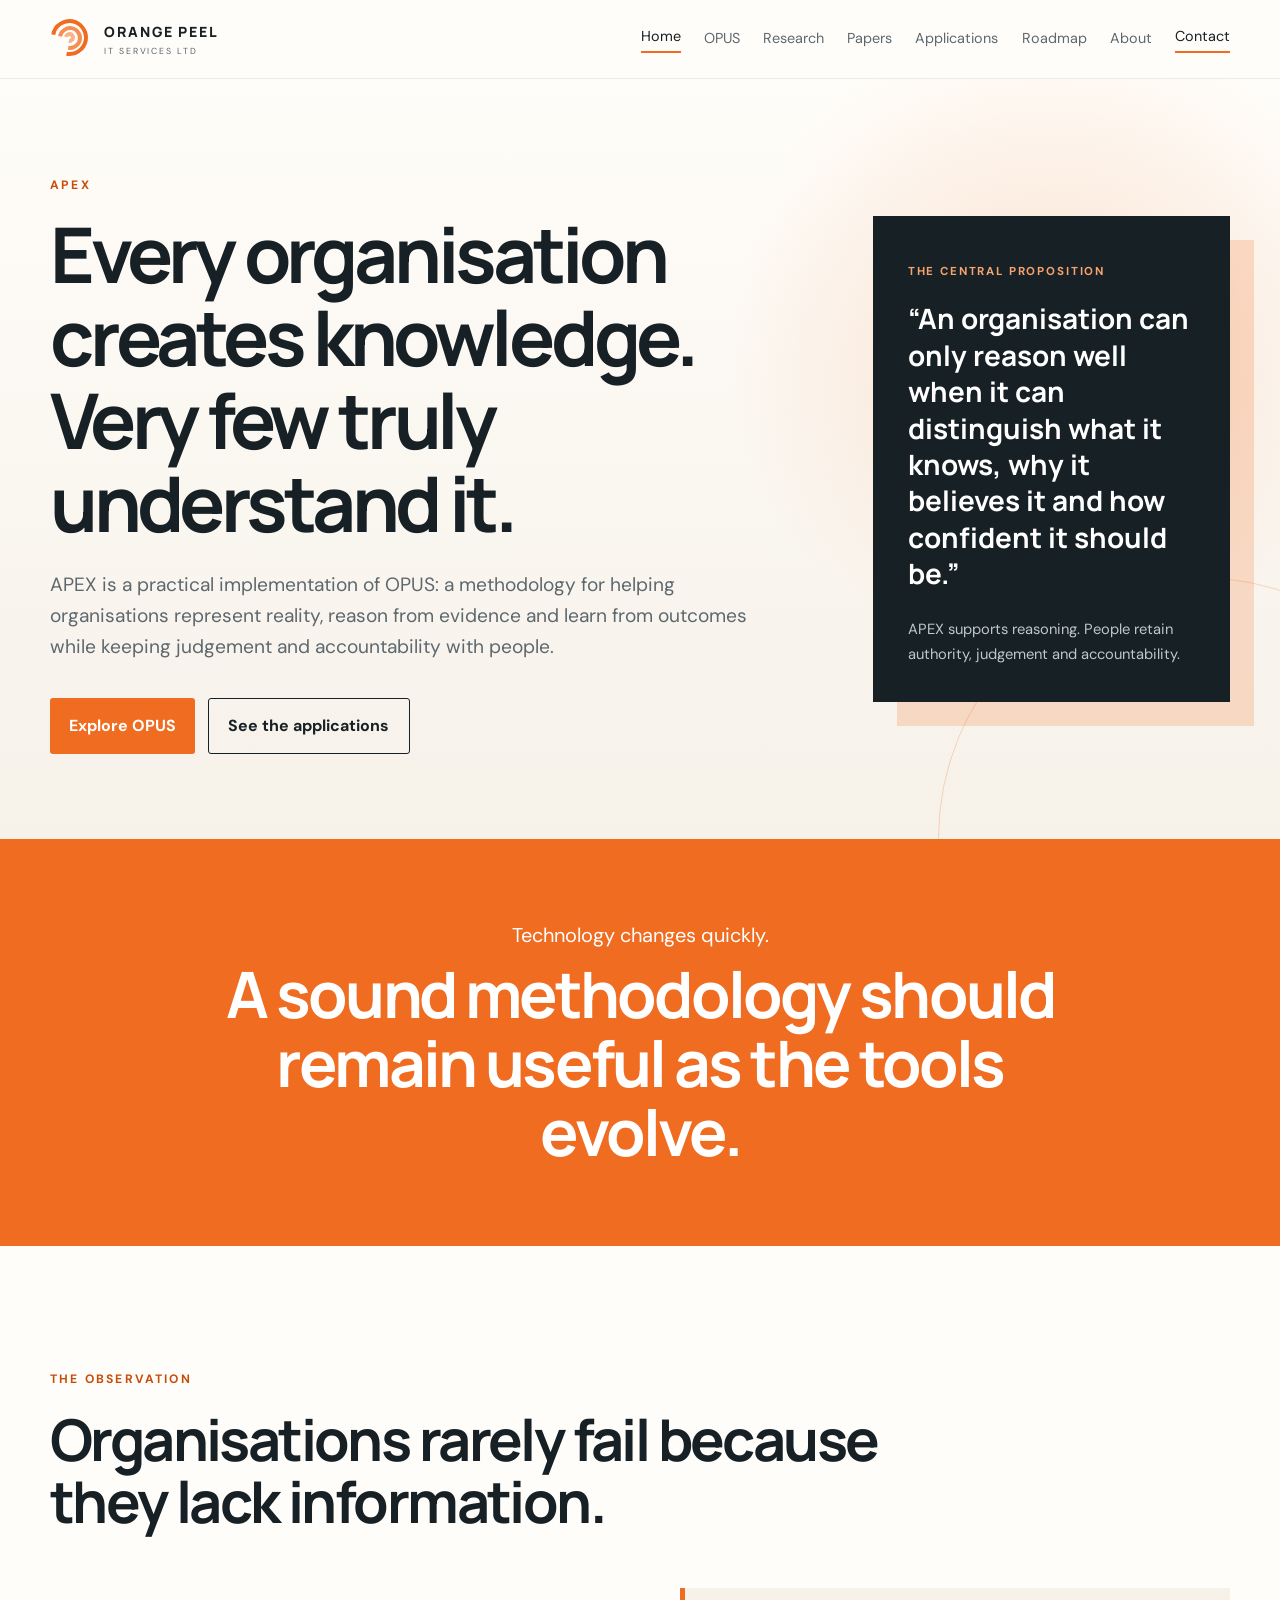
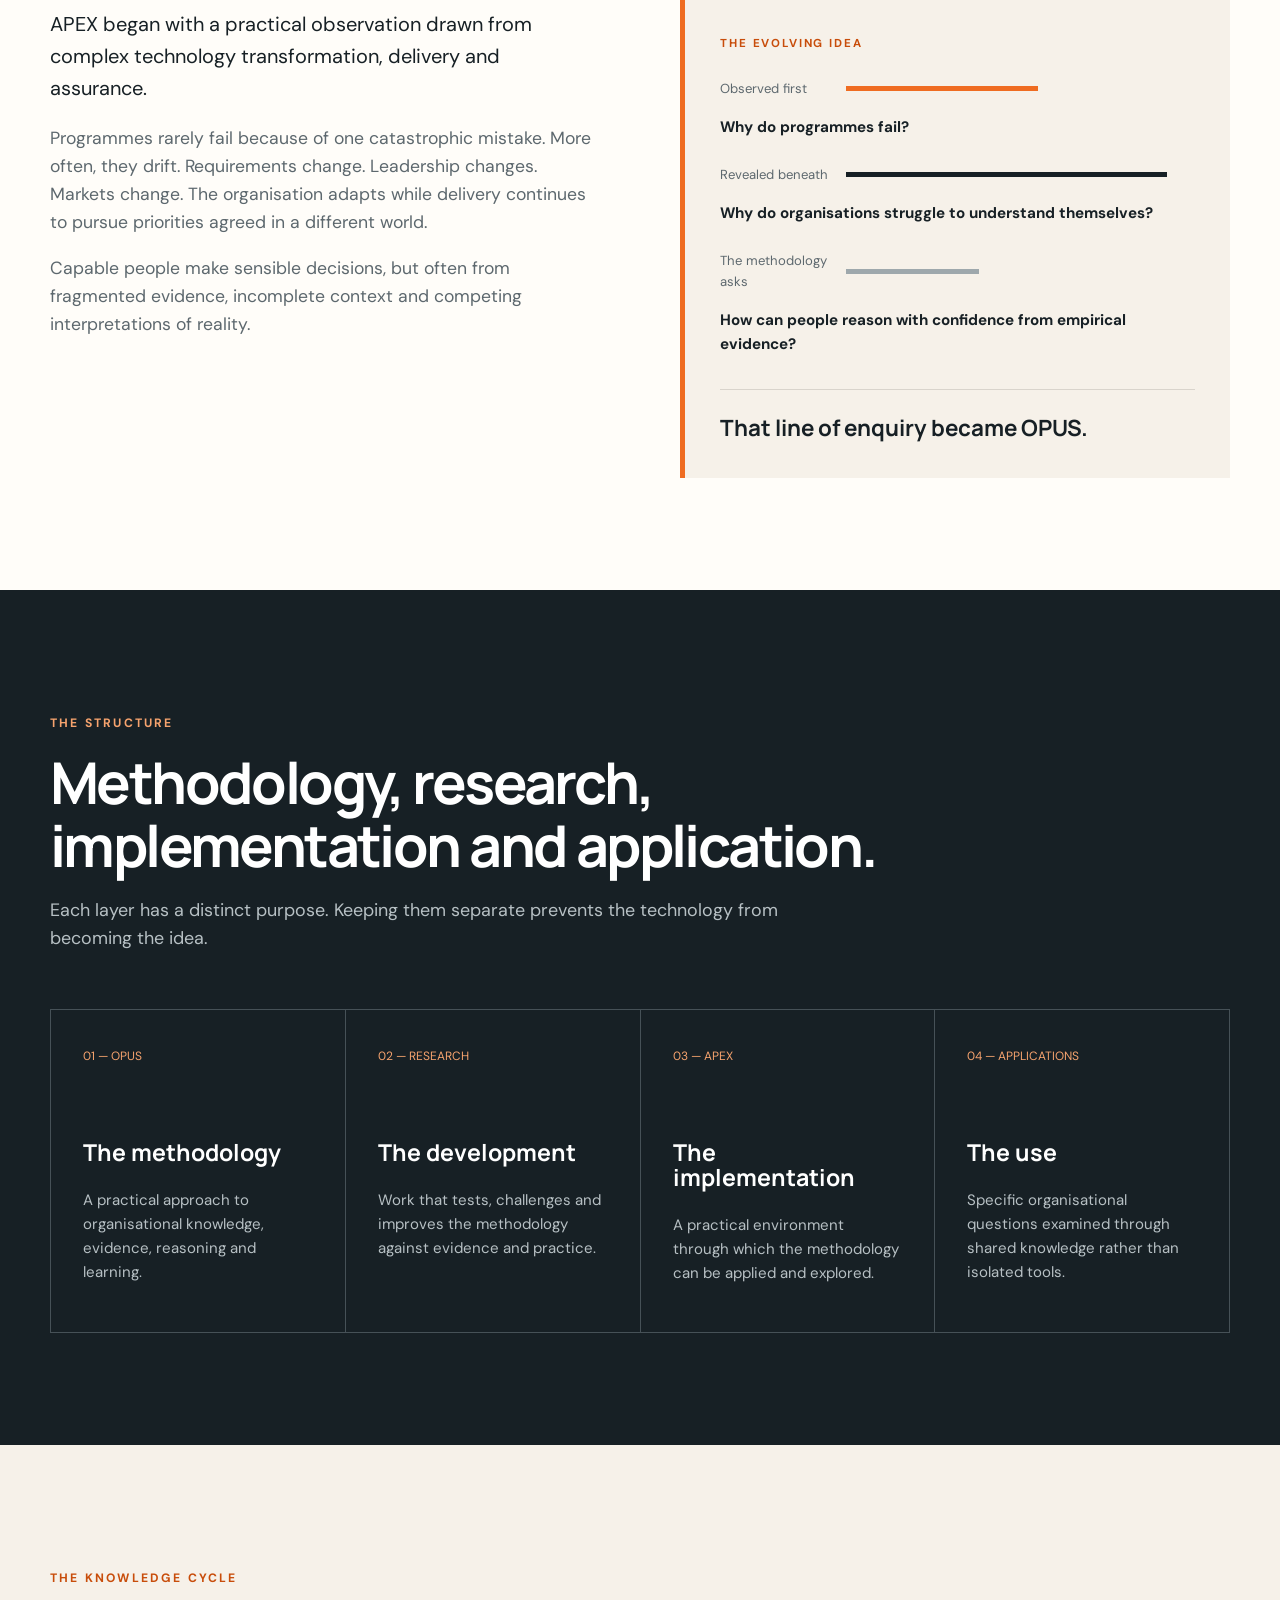
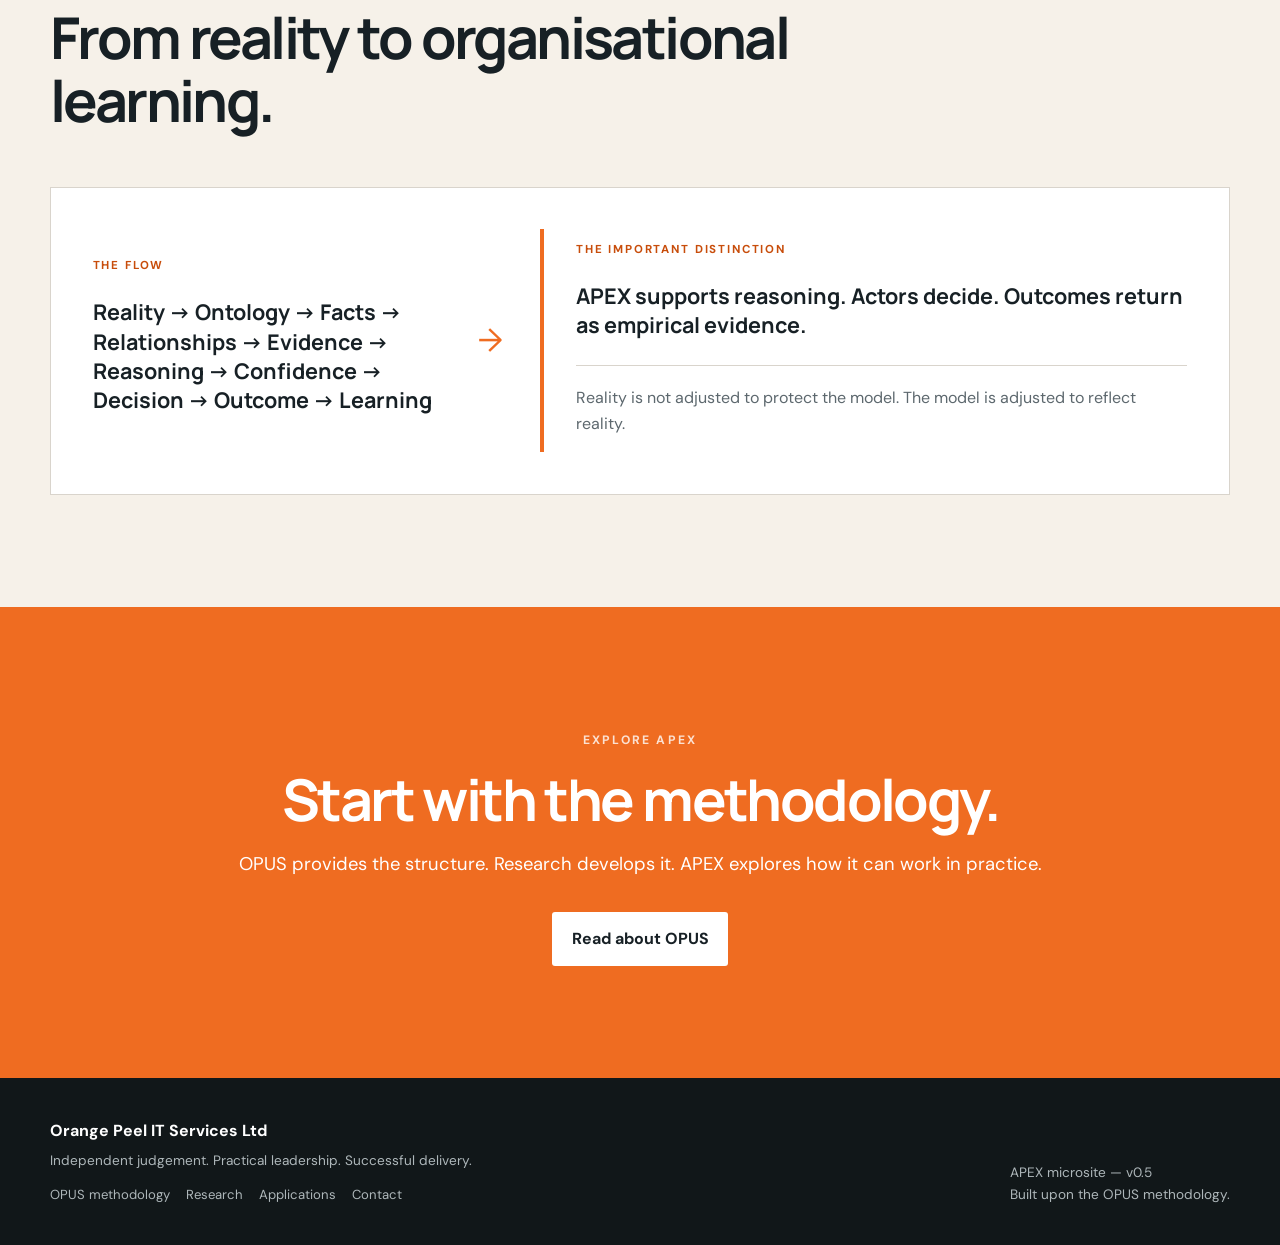
==== commit f924da22: "Release v0.5 — establish multi-page APEX microsite Creates the multi-page foundation for apex.orange" ====
--- a/index.html
+++ b/index.html
@@ -3,600 +3,203 @@
 <head>
   <meta charset="utf-8">
   <meta name="viewport" content="width=device-width, initial-scale=1">
-
-  <title>OPUS Research Programme | Orange Peel IT Services</title>
-
-  <meta
-    name="description"
-    content="OPUS is a research programme exploring how organisations represent knowledge, reason from empirical evidence and support better-informed human decision making. APEX is the implementation platform built upon that theory."
-  >
-
-  <meta
-    property="og:title"
-    content="OPUS — Organisational Knowledge and Reasoning"
-  >
-
-  <meta
-    property="og:description"
-    content="Represent reality. Reason with confidence. Decide with people."
-  >
-
+  <title>APEX | APEX</title>
+  <meta name="description" content="APEX is a practical implementation of the OPUS methodology for organisational knowledge, evidence, reasoning and learning.">
+  <meta property="og:title" content="APEX — Organisational Knowledge and Reasoning">
+  <meta property="og:description" content="APEX is a practical implementation of the OPUS methodology for organisational knowledge, evidence, reasoning and learning.">
   <meta property="og:type" content="website">
   <meta name="theme-color" content="#ef6c21">
-
   <link rel="stylesheet" href="styles.css">
 </head>
-
 <body>
   <a class="skip-link" href="#main">Skip to content</a>
-
   <header class="site-header">
     <div class="shell nav">
-
-      <a class="brand" href="#top" aria-label="Orange Peel home">
+      <a class="brand" href="index.html" aria-label="APEX home">
         <span class="brand-mark" aria-hidden="true">
           <span class="peel peel-one"></span>
           <span class="peel peel-two"></span>
           <span class="peel peel-three"></span>
         </span>
-
         <span class="brand-copy">
           <strong>ORANGE PEEL</strong>
           <small>IT SERVICES LTD</small>
         </span>
       </a>
-
       <nav aria-label="Primary navigation">
-        <a href="#question">The question</a>
-        <a href="#opus">OPUS</a>
-        <a href="#theory">The theory</a>
-        <a href="#apex">APEX</a>
-        <a class="nav-cta" href="#conversation">
-          Join the conversation
-        </a>
+        <a class="nav-current" href="index.html">Home</a><a href="opus.html">OPUS</a><a href="research.html">Research</a><a href="papers.html">Papers</a><a href="applications.html">Applications</a><a href="roadmap.html">Roadmap</a><a href="about.html">About</a><a class="nav-cta" href="contact.html">Contact</a>
       </nav>
-
     </div>
   </header>
-
   <main id="main">
-
-    <!-- HERO -->
     <section class="hero" id="top">
       <div class="shell hero-grid">
-
         <div class="hero-copy reveal">
-          <p class="eyebrow">OPUS RESEARCH PROGRAMME</p>
-
-          <h1>
-            Represent reality. Reason with confidence. Decide with people.
-          </h1>
-
+          <p class="eyebrow">APEX</p>
+          <h1>Every organisation creates knowledge. Very few truly understand it.</h1>
           <p class="lead">
-            OPUS explores how organisations represent knowledge, reason from
-            empirical evidence and support better-informed human decision
-            making.
+            APEX is a practical implementation of OPUS: a methodology for helping
+            organisations represent reality, reason from evidence and learn from outcomes
+            while keeping judgement and accountability with people.
           </p>
-
           <div class="hero-actions">
-            <a class="button button-primary" href="#question">
-              Explore the research
-            </a>
-
-            <a class="button button-secondary" href="#apex">
-              Discover APEX
-            </a>
-          </div>
-        </div>
-
-        <aside
-          class="question-card reveal"
-          aria-label="The defining principle"
-        >
-          <p>THE DEFINING PRINCIPLE</p>
-
+            <a class="button button-primary" href="opus.html">Explore OPUS</a>
+            <a class="button button-secondary" href="applications.html">See the applications</a>
+          </div>
+        </div>
+        <aside class="question-card reveal" aria-label="The central proposition">
+          <p>THE CENTRAL PROPOSITION</p>
           <blockquote>
-            “OPUS does not make decisions. It helps people reason with
-            confidence.”
+            “An organisation can only reason well when it can distinguish what it knows,
+            why it believes it and how confident it should be.”
           </blockquote>
-
           <span>
-            Evidence informs reasoning. Actors remain accountable for
-            decisions.
+            APEX supports reasoning. People retain authority, judgement and accountability.
           </span>
         </aside>
-
-      </div>
-    </section>
-
-    <!-- STATEMENT -->
+      </div>
+    </section>
+
     <section class="statement">
       <div class="shell narrow reveal">
-        <p>
-          Organisations do not suffer from a lack of data.
-        </p>
-
-        <h2>
-          They suffer from a lack of shared understanding.
-        </h2>
-      </div>
-    </section>
-
-    <!-- THE QUESTION -->
-    <section class="section" id="question">
+        <p>Technology changes quickly.</p>
+        <h2>A sound methodology should remain useful as the tools evolve.</h2>
+      </div>
+    </section>
+
+    <section class="section" id="observation">
       <div class="shell">
-
         <div class="section-heading reveal">
-          <p class="eyebrow">THE QUESTION</p>
-
-          <h2>
-            Why do programmes fail?
-          </h2>
-        </div>
-
+          <p class="eyebrow">THE OBSERVATION</p>
+          <h2>Organisations rarely fail because they lack information.</h2>
+        </div>
         <div class="two-column">
-
           <div class="prose reveal">
             <p>
-              OPUS began with a practical question drawn from years of
-              technology transformation, programme delivery and assurance.
-            </p>
-
+              APEX began with a practical observation drawn from complex technology
+              transformation, delivery and assurance.
+            </p>
             <p>
-              Programmes rarely fail because of one catastrophic mistake.
-              More often, they drift. Requirements change. Leadership changes.
-              Markets change. The organisation adapts while delivery continues
-              to pursue priorities agreed in a different world.
-            </p>
-
+              Programmes rarely fail because of one catastrophic mistake. More often,
+              they drift. Requirements change. Leadership changes. Markets change.
+              The organisation adapts while delivery continues to pursue priorities
+              agreed in a different world.
+            </p>
             <p>
-              Capable people make sensible decisions, but often from
-              fragmented evidence, incomplete context and competing
-              interpretations of reality.
-            </p>
-
-            <p>
-              The original question therefore evolved.
-            </p>
-          </div>
-
+              Capable people make sensible decisions, but often from fragmented
+              evidence, incomplete context and competing interpretations of reality.
+            </p>
+          </div>
           <div class="drift-card reveal">
-            <p class="card-label">THE EVOLVING QUESTION</p>
-
+            <p class="card-label">THE EVOLVING IDEA</p>
             <div class="drift-line">
-              <span>It began with</span>
-              <i></i>
+              <span>Observed first</span><i></i>
               <strong>Why do programmes fail?</strong>
             </div>
-
             <div class="drift-line">
-              <span>It became</span>
-              <i class="long"></i>
-              <strong>
-                Why do organisations struggle to understand themselves?
-              </strong>
+              <span>Revealed beneath</span><i class="long"></i>
+              <strong>Why do organisations struggle to understand themselves?</strong>
             </div>
-
             <div class="drift-line">
-              <span>It now asks</span>
-              <i class="short"></i>
-              <strong>
-                How can people reason with confidence from empirical evidence?
-              </strong>
+              <span>The methodology asks</span><i class="short"></i>
+              <strong>How can people reason with confidence from empirical evidence?</strong>
             </div>
-
-            <p class="drift-conclusion">
-              That question became OPUS.
-            </p>
-          </div>
-
-        </div>
-      </div>
-    </section>
-
-    <!-- OPUS -->
-    <section class="section section-dark" id="opus">
+            <p class="drift-conclusion">That line of enquiry became OPUS.</p>
+          </div>
+        </div>
+      </div>
+    </section>
+
+    <section class="section section-dark">
       <div class="shell">
-
         <div class="section-heading reveal">
-          <p class="eyebrow">WHAT IS OPUS?</p>
-
-          <h2>
-            A research programme into organisational knowledge and reasoning.
-          </h2>
-
+          <p class="eyebrow">THE STRUCTURE</p>
+          <h2>Methodology, research, implementation and application.</h2>
           <p>
-            OPUS investigates how organisations can represent reality,
-            preserve knowledge, reason across evidence and learn from outcomes
-            without transferring decision-making authority away from people.
+            Each layer has a distinct purpose. Keeping them separate prevents the
+            technology from becoming the idea.
           </p>
         </div>
-
         <div class="capability-grid">
-
-          <article class="capability reveal">
-            <span>01</span>
-
-            <h3>Ontology</h3>
-
-            <p>
-              Defines the things that exist in an organisation and the
-              relationships that give them meaning.
-            </p>
-          </article>
-
-          <article class="capability reveal">
-            <span>02</span>
-
-            <h3>Evidence</h3>
-
-            <p>
-              Separates observations, assertions and assumptions so that
-              reasoning has an empirical foundation.
-            </p>
-          </article>
-
-          <article class="capability reveal">
-            <span>03</span>
-
-            <h3>Reasoning</h3>
-
-            <p>
-              Connects evidence into explainable conclusions while making
-              uncertainty and assumptions visible.
-            </p>
-          </article>
-
-          <article class="capability reveal">
-            <span>04</span>
-
-            <h3>Learning</h3>
-
-            <p>
-              Records outcomes as new evidence so that understanding can
-              change when reality changes.
-            </p>
-          </article>
-
-        </div>
-      </div>
-    </section>
-
-    <!-- THE THEORY -->
-    <section class="section reasoning" id="theory">
+          <article class="capability reveal">
+            <span>01 — OPUS</span><h3>The methodology</h3>
+            <p>A practical approach to organisational knowledge, evidence, reasoning and learning.</p>
+          </article>
+          <article class="capability reveal">
+            <span>02 — RESEARCH</span><h3>The development</h3>
+            <p>Work that tests, challenges and improves the methodology against evidence and practice.</p>
+          </article>
+          <article class="capability reveal">
+            <span>03 — APEX</span><h3>The implementation</h3>
+            <p>A practical environment through which the methodology can be applied and explored.</p>
+          </article>
+          <article class="capability reveal">
+            <span>04 — APPLICATIONS</span><h3>The use</h3>
+            <p>Specific organisational questions examined through shared knowledge rather than isolated tools.</p>
+          </article>
+        </div>
+      </div>
+    </section>
+
+    <section class="section reasoning">
       <div class="shell">
-
         <div class="section-heading reveal">
-          <p class="eyebrow">THE THEORY</p>
-
-          <h2>
-            From reality to organisational learning.
-          </h2>
-        </div>
-
+          <p class="eyebrow">THE KNOWLEDGE CYCLE</p>
+          <h2>From reality to organisational learning.</h2>
+        </div>
         <div class="comparison reveal">
-
           <div>
-            <p class="comparison-label">THE KNOWLEDGE CYCLE</p>
-
+            <p class="comparison-label">THE FLOW</p>
             <p class="quote">
-              Reality → Ontology → Facts → Relationships → Evidence →
-              Reasoning → Confidence → Decision → Outcome → Learning
-            </p>
-          </div>
-
-          <div
-            class="comparison-arrow"
-            aria-hidden="true"
-          >
-            →
-          </div>
-
+              Reality → Ontology → Facts → Relationships → Evidence → Reasoning →
+              Confidence → Decision → Outcome → Learning
+            </p>
+          </div>
+          <div class="comparison-arrow" aria-hidden="true">→</div>
           <div class="apex-answer">
-            <p class="comparison-label">
-              THE IMPORTANT DISTINCTION
-            </p>
-
+            <p class="comparison-label">THE IMPORTANT DISTINCTION</p>
             <p class="quote">
-              OPUS reasons. Actors decide. Outcomes return to the knowledge
-              system as empirical evidence.
-            </p>
-
+              APEX supports reasoning. Actors decide. Outcomes return as empirical evidence.
+            </p>
             <p class="recommendation">
-              Reality is not adjusted to protect the model. The model is
-              adjusted to reflect reality.
-            </p>
-          </div>
-
-        </div>
-      </div>
-    </section>
-
-    <!-- PRINCIPLES -->
-    <section class="section principle" id="principles">
-      <div class="shell narrow reveal">
-
-        <p class="eyebrow">EMERGING PRINCIPLES</p>
-
-        <h2>
-          A theory should be simple enough to remember and strong enough to
-          challenge.
-        </h2>
-
+              Reality is not adjusted to protect the model. The model is adjusted to reflect reality.
+            </p>
+          </div>
+        </div>
+      </div>
+    </section>
+
+    <section class="conversation">
+      <div class="shell conversation-inner reveal">
+        <p class="eyebrow">EXPLORE APEX</p>
+        <h2>Start with the methodology.</h2>
         <p>
-          Reality precedes applications. Evidence precedes reasoning.
-          Decisions belong to actors. Confidence is not certainty. Every
-          outcome becomes new evidence. Reality always wins.
+          OPUS provides the structure. Research develops it. APEX explores how it
+          can work in practice.
         </p>
-
-      </div>
-    </section>
-
-    <!-- QUESTIONS -->
-    <section class="section outcomes">
-      <div class="shell">
-
-        <div class="section-heading reveal">
-          <p class="eyebrow">WHAT OPUS CHANGES</p>
-
-          <h2>
-            A better organisational conversation.
-          </h2>
-        </div>
-
-        <div class="question-grid">
-          <div class="reveal">
-            <span>01</span>
-            <p>What do we know?</p>
-          </div>
-
-          <div class="reveal">
-            <span>02</span>
-            <p>What evidence supports it?</p>
-          </div>
-
-          <div class="reveal">
-            <span>03</span>
-            <p>What assumptions are we making?</p>
-          </div>
-
-          <div class="reveal">
-            <span>04</span>
-            <p>How confident should we be?</p>
-          </div>
-
-          <div class="reveal">
-            <span>05</span>
-            <p>What decision belongs to whom?</p>
-          </div>
-
-          <div class="reveal">
-            <span>06</span>
-            <p>What did reality teach us?</p>
-          </div>
-        </div>
-
-      </div>
-    </section>
-
-    <!-- OPUS AND APEX -->
-    <section class="section section-dark" id="apex">
-      <div class="shell">
-
-        <div class="section-heading reveal">
-          <p class="eyebrow">OPUS &amp; APEX</p>
-
-          <h2>
-            Theory and implementation.
-          </h2>
-
-          <p>
-            OPUS is the research programme. APEX is the practical
-            implementation of the principles that emerge from it.
-          </p>
-        </div>
-
-        <div class="capability-grid">
-
-          <article class="capability reveal">
-            <span>OPUS</span>
-
-            <h3>The theory</h3>
-
-            <p>
-              Ontology, knowledge, evidence, reasoning, confidence and
-              organisational learning.
-            </p>
-          </article>
-
-          <article class="capability reveal">
-            <span>APEX</span>
-
-            <h3>The platform</h3>
-
-            <p>
-              Knowledge graph, reasoning services, enterprise integrations and
-              conversational access.
-            </p>
-          </article>
-
-          <article class="capability reveal">
-            <span>ACTORS</span>
-
-            <h3>The decision makers</h3>
-
-            <p>
-              People retain authority, judgement and accountability for the
-              decisions they make.
-            </p>
-          </article>
-
-          <article class="capability reveal">
-            <span>OUTCOMES</span>
-
-            <h3>The evidence</h3>
-
-            <p>
-              What happens next becomes part of the empirical record and
-              improves future reasoning.
-            </p>
-          </article>
-
-        </div>
-      </div>
-    </section>
-
-    <!-- APPLICATIONS -->
-    <section class="section" id="applications">
-      <div class="shell">
-
-        <div class="section-heading reveal">
-          <p class="eyebrow">POTENTIAL APPLICATIONS</p>
-
-          <h2>
-            Applications become lenses over shared organisational knowledge.
-          </h2>
-        </div>
-
-        <div class="two-column">
-
-          <div class="prose reveal">
-            <p>
-              APEX is not intended to become another isolated enterprise
-              application. It offers a common reasoning layer through which
-              different questions can be explored using the same underlying
-              organisational knowledge.
-            </p>
-
-            <p>
-              The value is not in producing another dashboard. It is in
-              explaining how evidence, relationships and context support a
-              conclusion.
-            </p>
-          </div>
-
-          <div class="drift-card reveal">
-            <p class="card-label">IMAGINE ASKING</p>
-
-            <div class="drift-line">
-              <span>Opportunity</span>
-              <i></i>
-              <strong>
-                Can we credibly deliver this proposal?
-              </strong>
-            </div>
-
-            <div class="drift-line">
-              <span>Programme</span>
-              <i class="long"></i>
-              <strong>
-                Why are we behind schedule?
-              </strong>
-            </div>
-
-            <div class="drift-line">
-              <span>Knowledge</span>
-              <i class="short"></i>
-              <strong>
-                Who has solved this problem before?
-              </strong>
-            </div>
-
-            <p class="drift-conclusion">
-              The answer should include the evidence and reasoning—not just
-              the result.
-            </p>
-          </div>
-
-        </div>
-      </div>
-    </section>
-
-    <!-- RESEARCH -->
-    <section class="section origin" id="research">
-      <div class="shell two-column">
-
-        <div class="section-heading reveal">
-          <p class="eyebrow">THE RESEARCH</p>
-
-          <h2>
-            An open and evolving body of work.
-          </h2>
-        </div>
-
-        <div class="prose reveal">
-          <p>
-            Current areas of investigation include organisational ontology,
-            knowledge representation, evidence modelling, explainable
-            reasoning, knowledge graphs, systems thinking, organisational
-            learning and conversational interfaces.
-          </p>
-
-          <p>
-            The objective is not to promote a finished answer. It is to test
-            the theory, expose its weaknesses and improve it through practical
-            application.
-          </p>
-
-          <p>
-            The technology will evolve. The theory should endure.
-          </p>
-        </div>
-
-      </div>
-    </section>
-
-    <!-- CONTACT -->
-    <section class="conversation" id="conversation">
-      <div class="shell conversation-inner reveal">
-
-        <p class="eyebrow">OPUS RESEARCH PROGRAMME</p>
-
-        <h2>
-          Join the conversation.
-        </h2>
-
-        <p>
-          OPUS is being developed by Orange Peel IT Services as an active
-          research programme. We welcome discussion, challenge and
-          collaboration with people exploring similar questions.
-        </p>
-
-        <a
-          class="button button-light"
-          href="mailto:neil@orangepeelit.co.uk?subject=OPUS%20Research%20Programme"
-        >
-          Start a conversation
-        </a>
-
-        <small>
-          Update the email address before publishing if a different contact
-          route is preferred.
-        </small>
-
+        <a class="button button-light" href="opus.html">Read about OPUS</a>
       </div>
     </section>
 
   </main>
-
   <footer>
     <div class="shell footer-inner">
-
       <div>
         <strong>Orange Peel IT Services Ltd</strong>
-
-        <p>
-          Independent judgement. Practical leadership. Successful delivery.
-        </p>
-      </div>
-
+        <p>Independent judgement. Practical leadership. Successful delivery.</p>
+        <div class="site-footer-links">
+          <a href="opus.html">OPUS methodology</a>
+          <a href="research.html">Research</a>
+          <a href="applications.html">Applications</a>
+          <a href="contact.html">Contact</a>
+        </div>
+      </div>
       <p>
-        OPUS Research Programme — Implemented through APEX
+        APEX microsite — v0.5<br>
+        Built upon the OPUS methodology.
       </p>
-
     </div>
   </footer>
-
   <script src="script.js"></script>
 </body>
 </html>
--- a/styles.css
+++ b/styles.css
@@ -181,3 +181,189 @@
   .capability h3 { margin-top: 3rem; }
   .footer-inner { flex-direction: column; align-items: start; }
 }
+
+
+/* v0.5 multi-page additions */
+.page-hero {
+  padding: 8rem 0 5rem;
+  background:
+    radial-gradient(circle at 82% 35%, rgba(239,108,33,.14), transparent 28%),
+    linear-gradient(180deg, var(--paper), var(--cream));
+}
+.page-hero .lead { max-width: 820px; }
+.page-hero h1 { max-width: 1020px; }
+
+.nav-current {
+  color: var(--ink);
+  border-bottom: 2px solid var(--orange);
+  padding-bottom: .2rem;
+}
+
+.breadcrumb {
+  margin: 0 0 1.5rem;
+  color: var(--muted);
+  font-size: .88rem;
+}
+.breadcrumb a { text-decoration: none; }
+.breadcrumb a:hover { color: var(--ink); }
+
+.content-grid {
+  display: grid;
+  grid-template-columns: minmax(0, 1.4fr) minmax(260px, .6fr);
+  gap: 5rem;
+  align-items: start;
+}
+.content-main { min-width: 0; }
+.content-main > p,
+.content-main li {
+  color: var(--muted);
+  font-size: 1.08rem;
+}
+.content-main > p:first-of-type {
+  color: var(--ink);
+  font-size: 1.22rem;
+}
+.content-main h2 { margin-top: 4rem; }
+.content-main h3 { margin-top: 2.2rem; }
+
+.side-note {
+  position: sticky;
+  top: 110px;
+  background: var(--cream);
+  border-left: 5px solid var(--orange);
+  padding: 2rem;
+}
+.side-note h3 { margin-bottom: 1rem; }
+.side-note p { color: var(--muted); }
+
+.definition-list {
+  display: grid;
+  grid-template-columns: 180px 1fr;
+  gap: 1px;
+  background: var(--line);
+  border: 1px solid var(--line);
+  margin: 2rem 0;
+}
+.definition-list dt,
+.definition-list dd {
+  margin: 0;
+  background: var(--paper);
+  padding: 1.25rem;
+}
+.definition-list dt { font-weight: 700; }
+.definition-list dd { color: var(--muted); }
+
+.card-grid {
+  display: grid;
+  grid-template-columns: repeat(3, 1fr);
+  gap: 1px;
+  background: var(--line);
+  border: 1px solid var(--line);
+}
+.info-card {
+  background: var(--paper);
+  padding: 2rem;
+  min-height: 260px;
+}
+.info-card span {
+  color: var(--orange-deep);
+  font-size: .72rem;
+  font-weight: 700;
+  letter-spacing: .12em;
+}
+.info-card h3 { margin-top: 3rem; }
+.info-card p { color: var(--muted); }
+
+.timeline {
+  position: relative;
+  margin: 3rem 0;
+}
+.timeline::before {
+  content: "";
+  position: absolute;
+  left: 9px;
+  top: 0;
+  bottom: 0;
+  width: 2px;
+  background: var(--line);
+}
+.timeline-item {
+  position: relative;
+  padding: 0 0 3rem 3rem;
+}
+.timeline-item::before {
+  content: "";
+  position: absolute;
+  left: 0;
+  top: .35rem;
+  width: 20px;
+  height: 20px;
+  background: var(--paper);
+  border: 4px solid var(--orange);
+  border-radius: 50%;
+}
+.timeline-item:last-child { padding-bottom: 0; }
+.timeline-item p { color: var(--muted); }
+
+.status {
+  display: inline-block;
+  padding: .25rem .55rem;
+  margin-bottom: .8rem;
+  background: var(--cream);
+  color: var(--orange-deep);
+  font-size: .72rem;
+  font-weight: 700;
+  letter-spacing: .1em;
+}
+.status-dark {
+  background: rgba(255,255,255,.08);
+  color: #f6a36e;
+}
+
+.paper-list {
+  border-top: 1px solid var(--line);
+}
+.paper-item {
+  display: grid;
+  grid-template-columns: 130px 1fr;
+  gap: 2rem;
+  padding: 2rem 0;
+  border-bottom: 1px solid var(--line);
+}
+.paper-item p { color: var(--muted); margin-bottom: 0; }
+.paper-meta { font-size: .82rem; color: var(--orange-deep); font-weight: 700; }
+
+.contact-panel {
+  background: var(--ink);
+  color: white;
+  padding: 3rem;
+}
+.contact-panel p { color: #b7c0c4; }
+.contact-panel a { color: white; }
+
+.site-footer-links {
+  display: flex;
+  gap: 1rem;
+  flex-wrap: wrap;
+  margin-top: .8rem;
+}
+.site-footer-links a {
+  color: #aeb7ba;
+  text-decoration: none;
+  font-size: .82rem;
+}
+.site-footer-links a:hover { color: white; }
+
+@media (max-width: 920px) {
+  .content-grid { grid-template-columns: 1fr; gap: 3rem; }
+  .side-note { position: static; }
+  .card-grid { grid-template-columns: 1fr 1fr; }
+}
+
+@media (max-width: 600px) {
+  .page-hero { padding: 6rem 0 4rem; }
+  .definition-list { grid-template-columns: 1fr; }
+  .card-grid { grid-template-columns: 1fr; }
+  .paper-item { grid-template-columns: 1fr; gap: .5rem; }
+  .contact-panel { padding: 2rem; }
+}
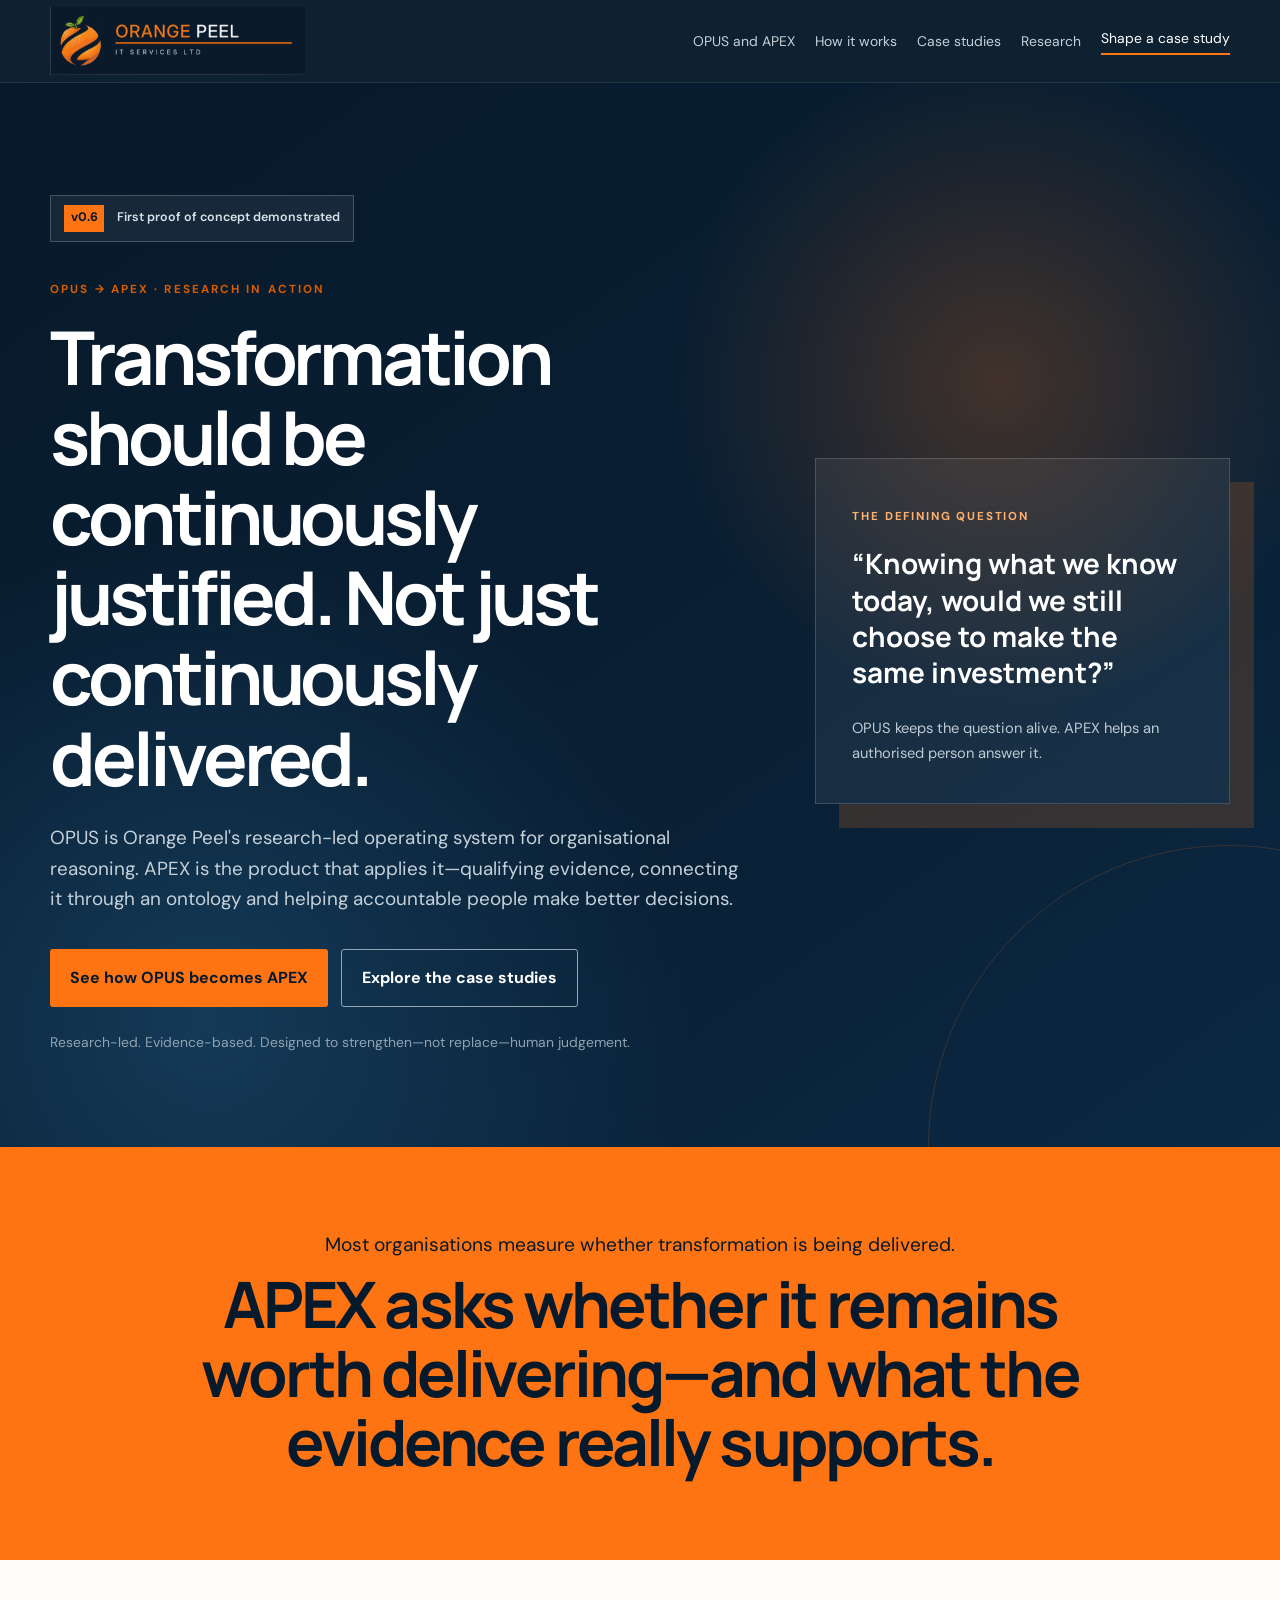
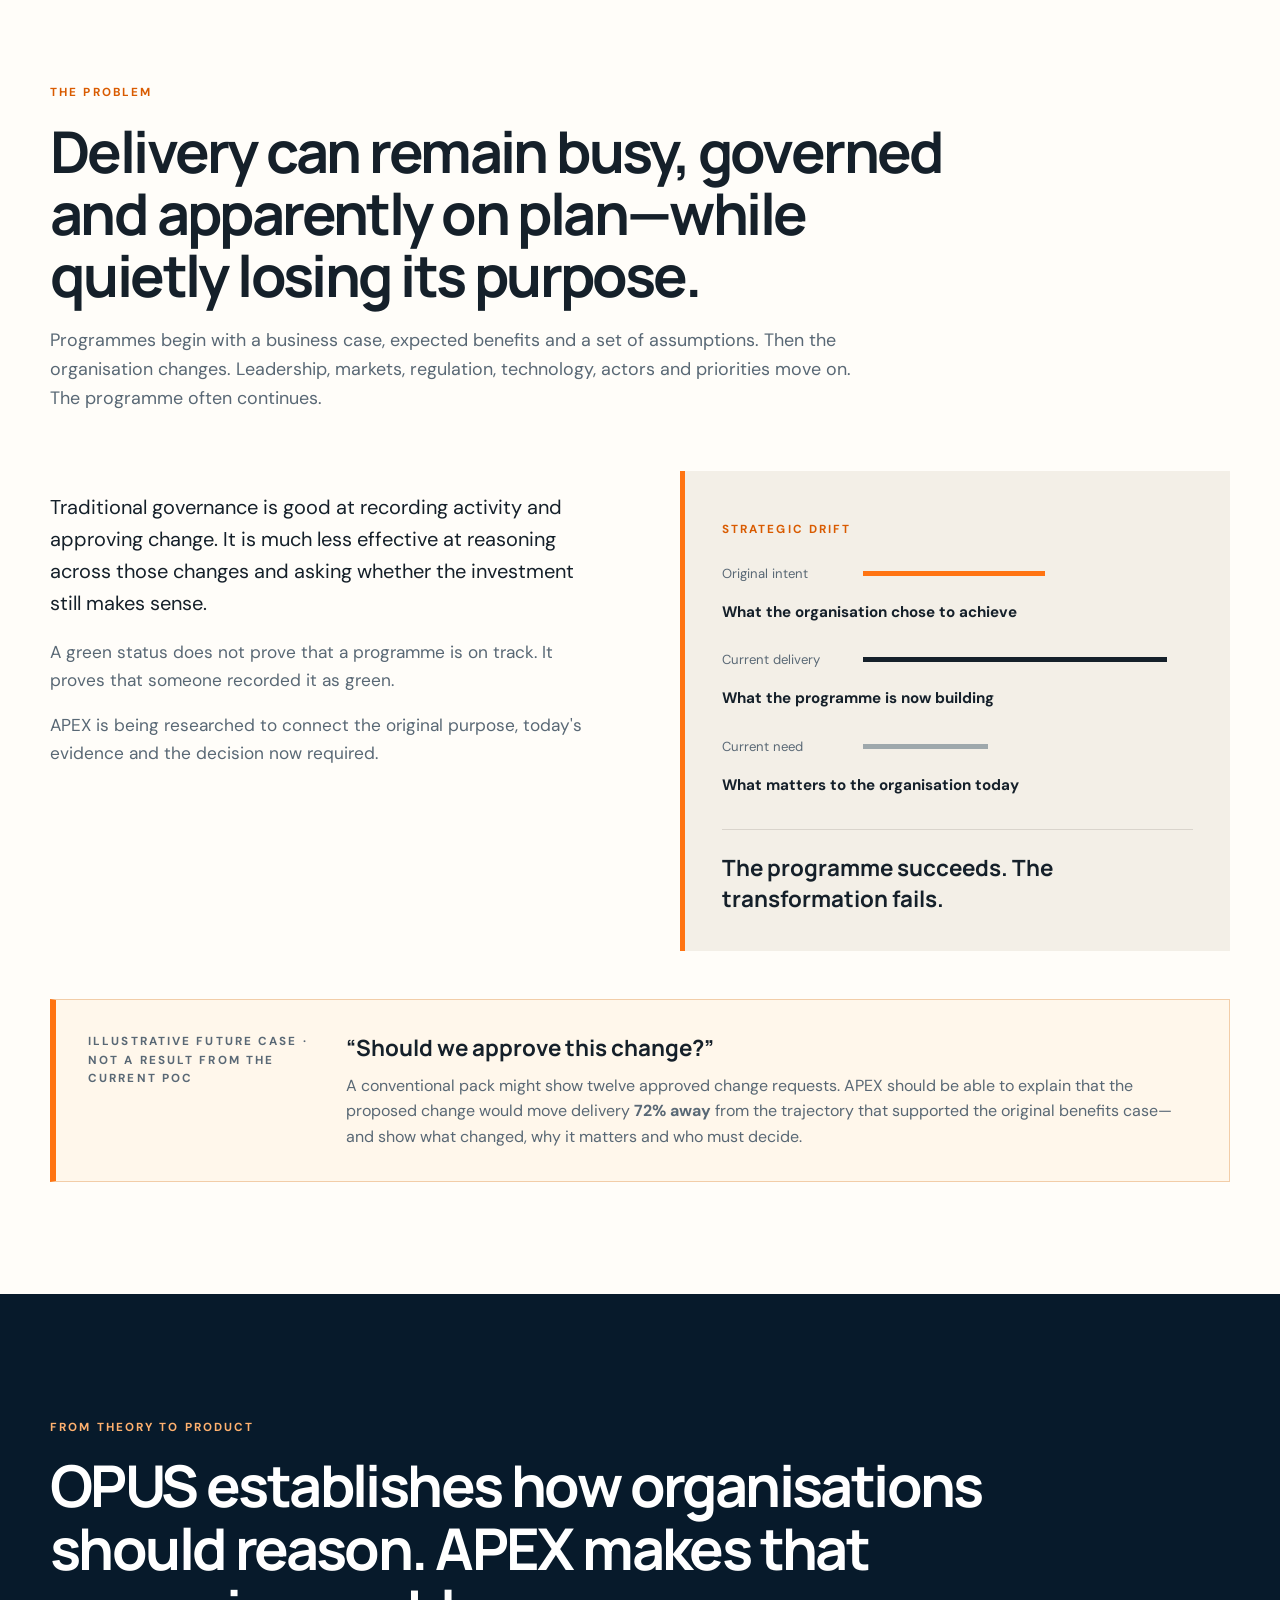
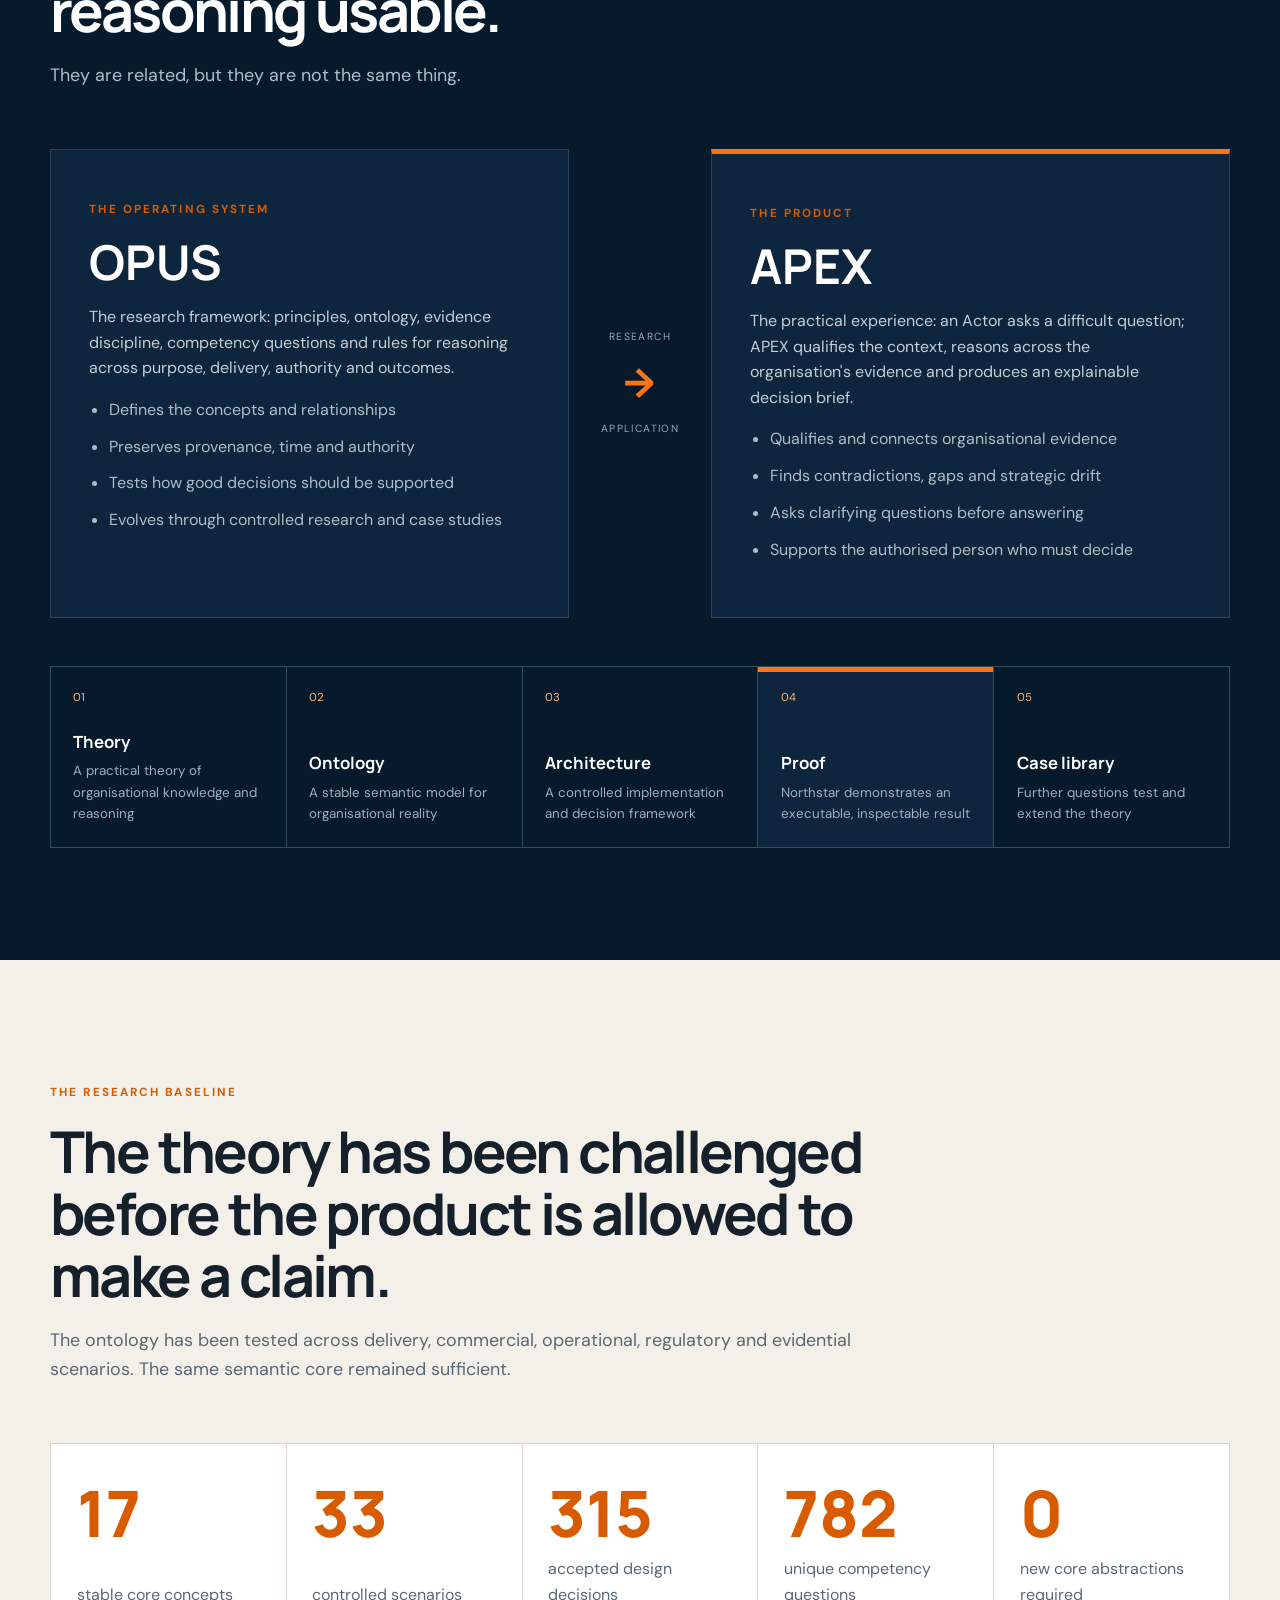
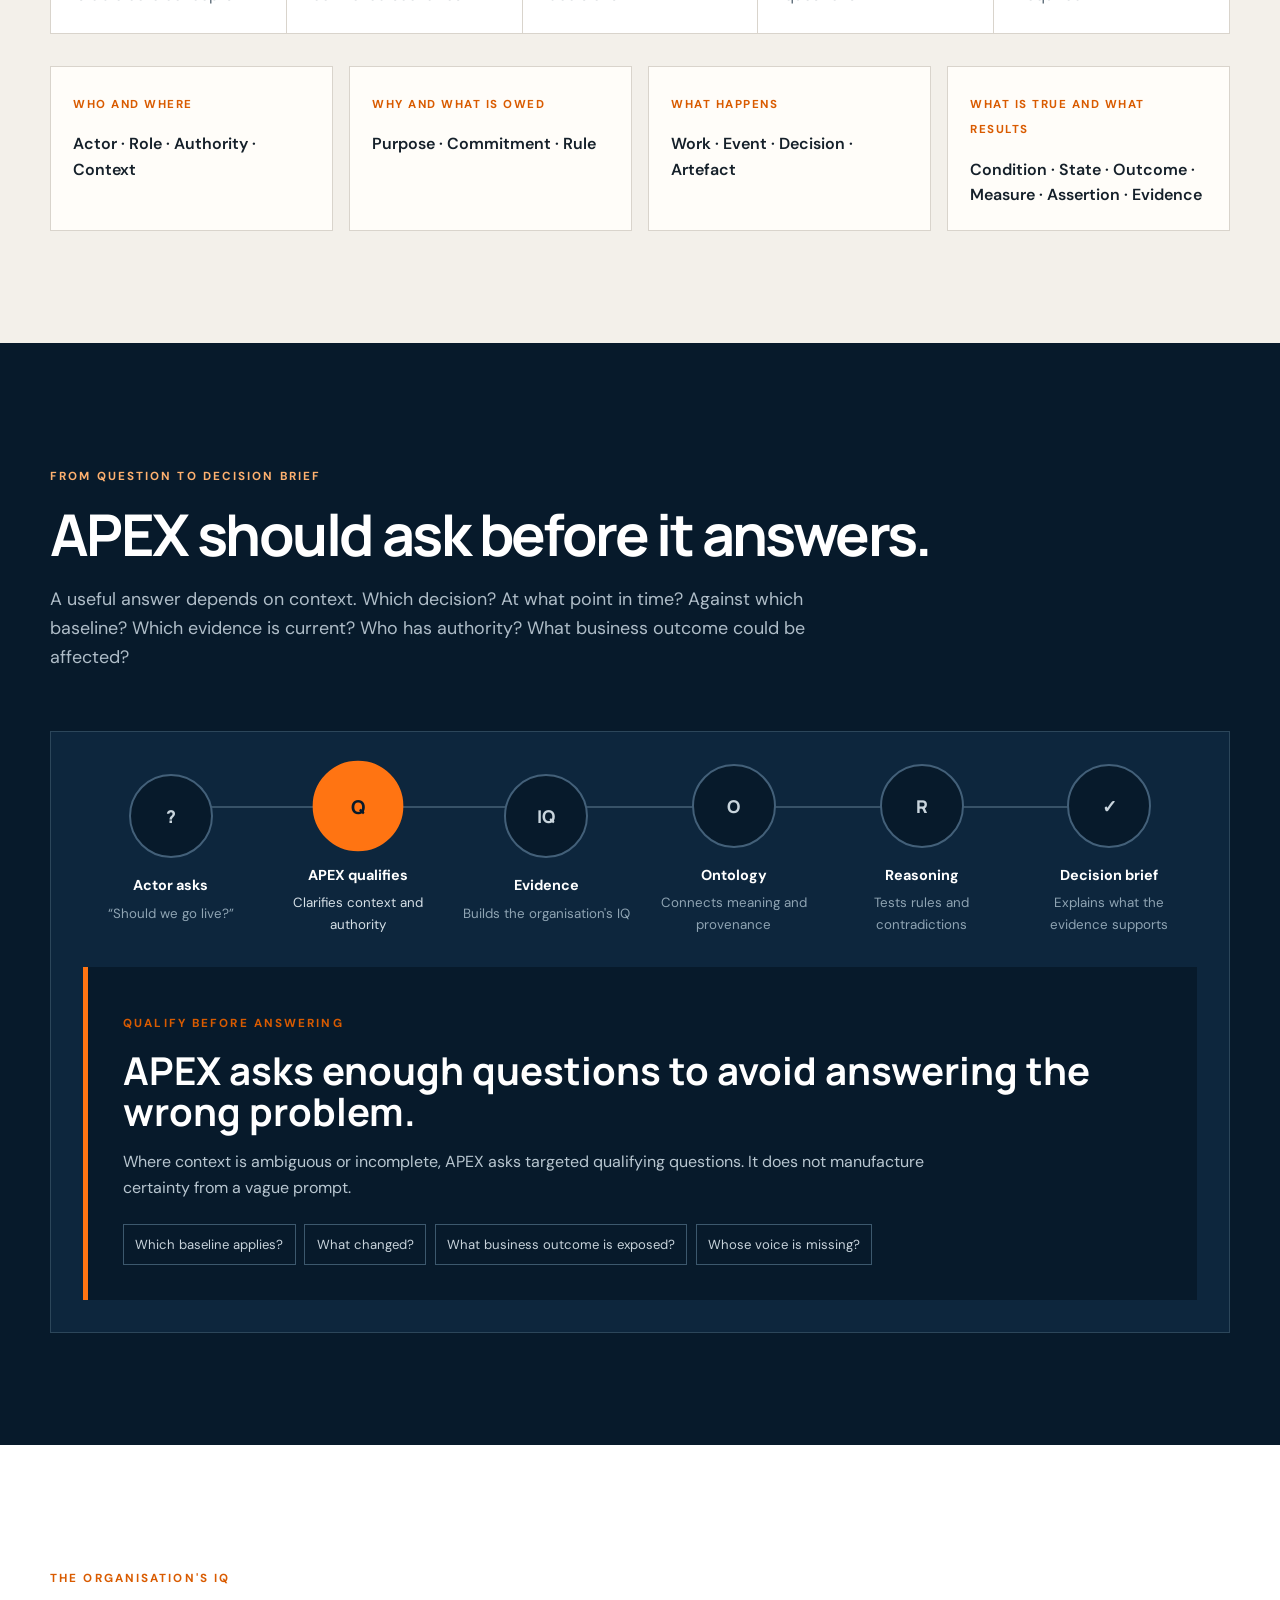
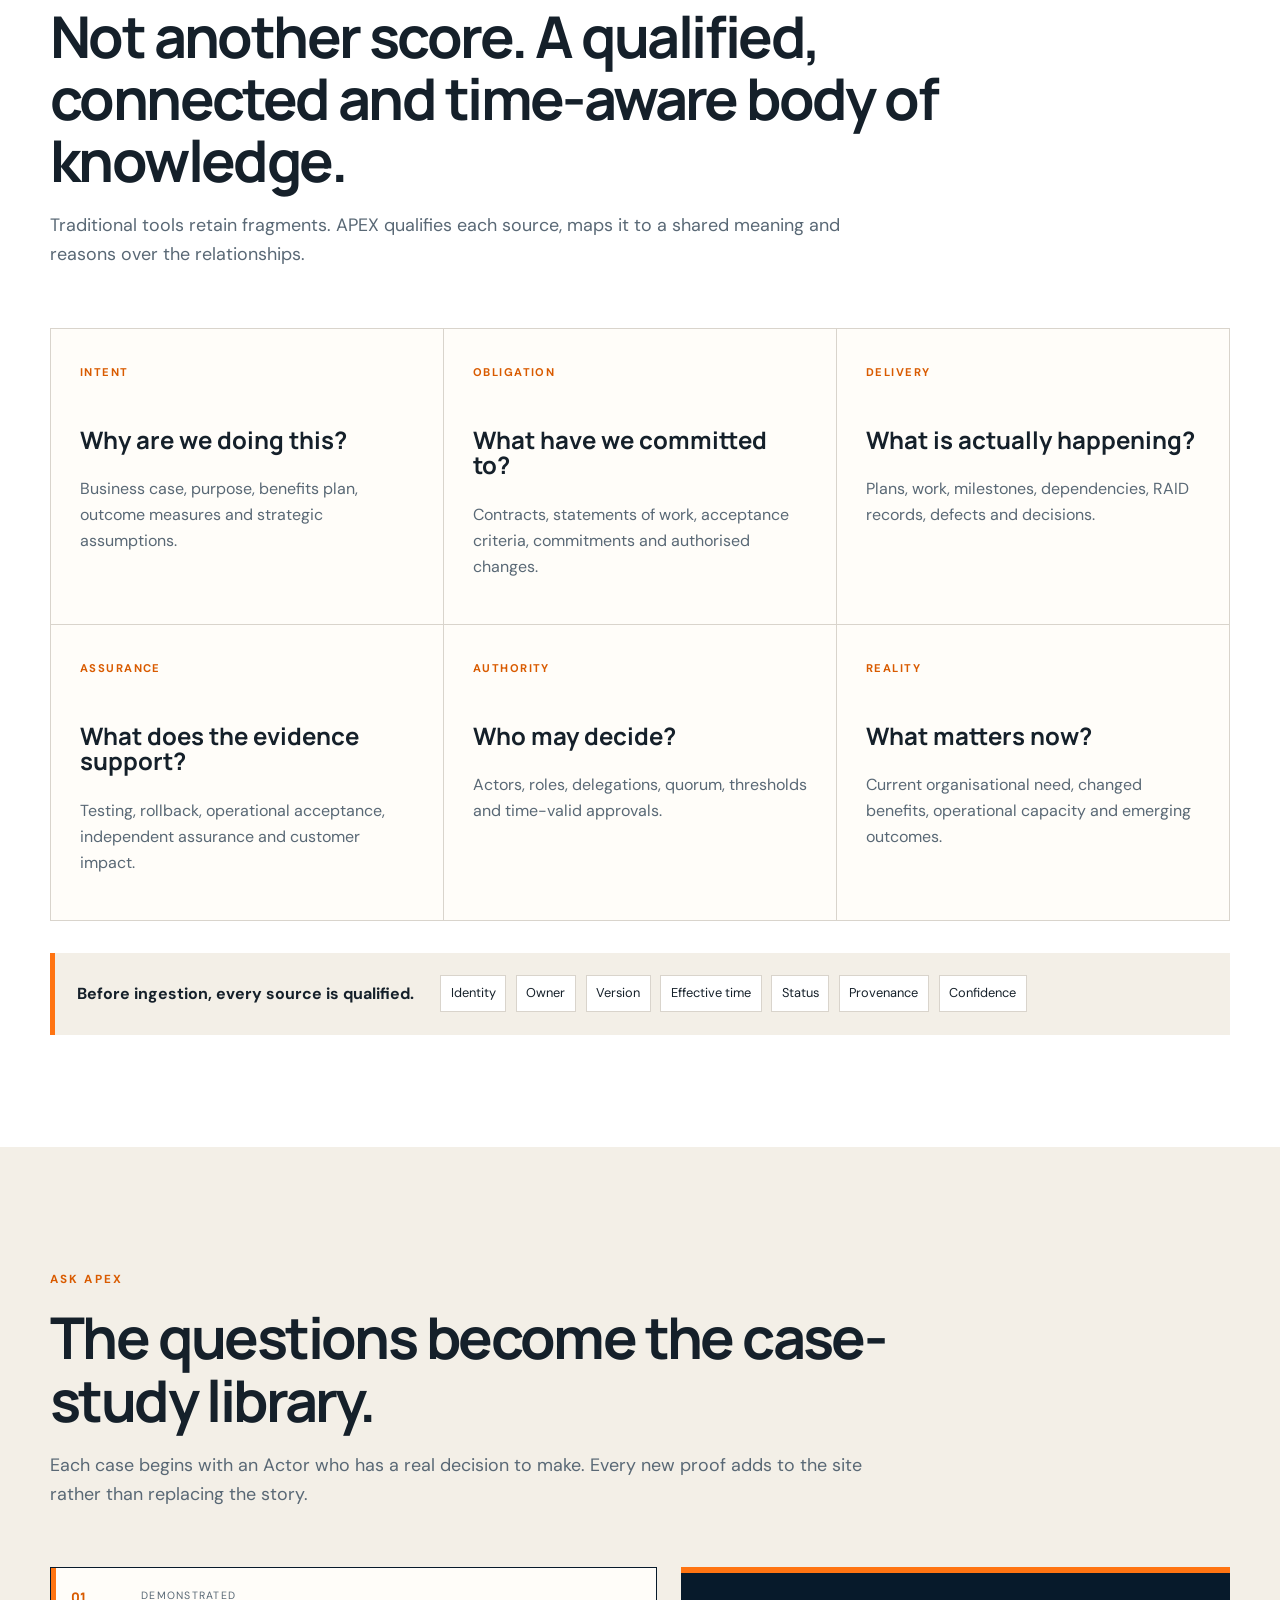
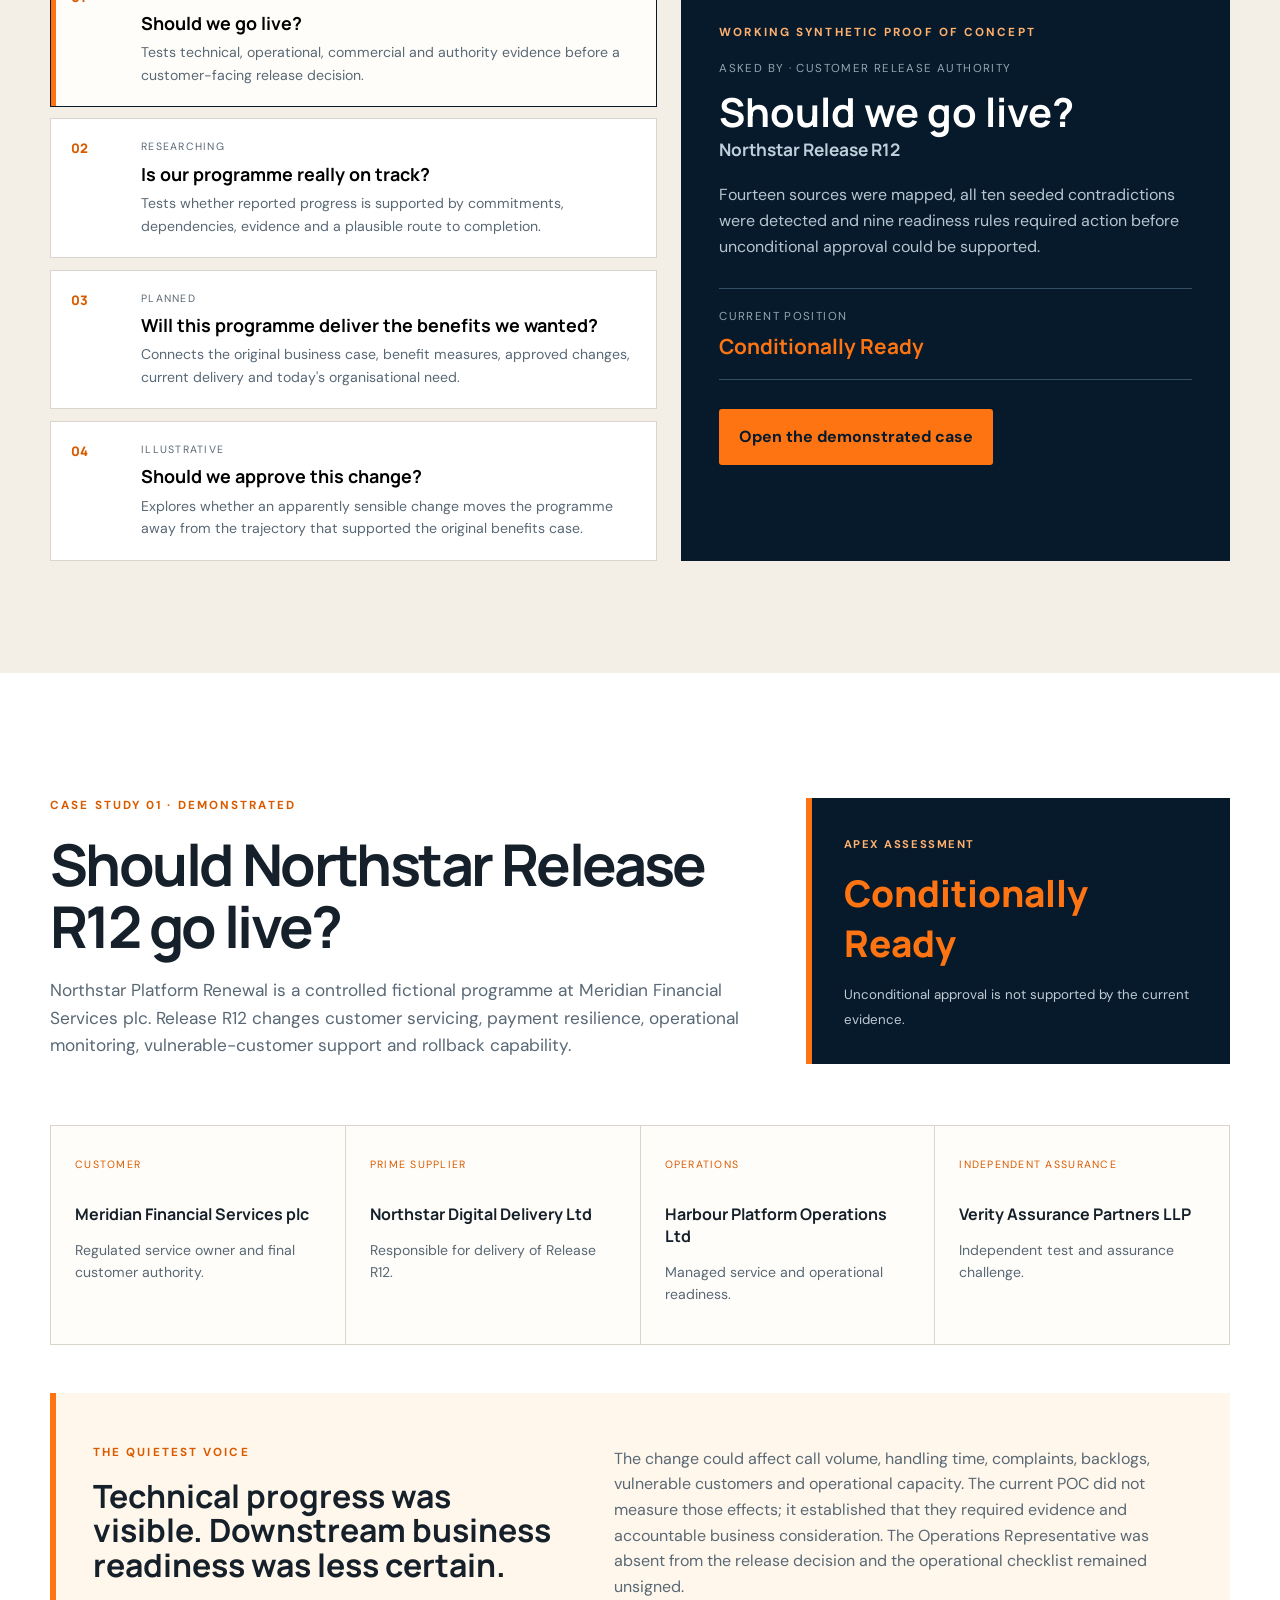
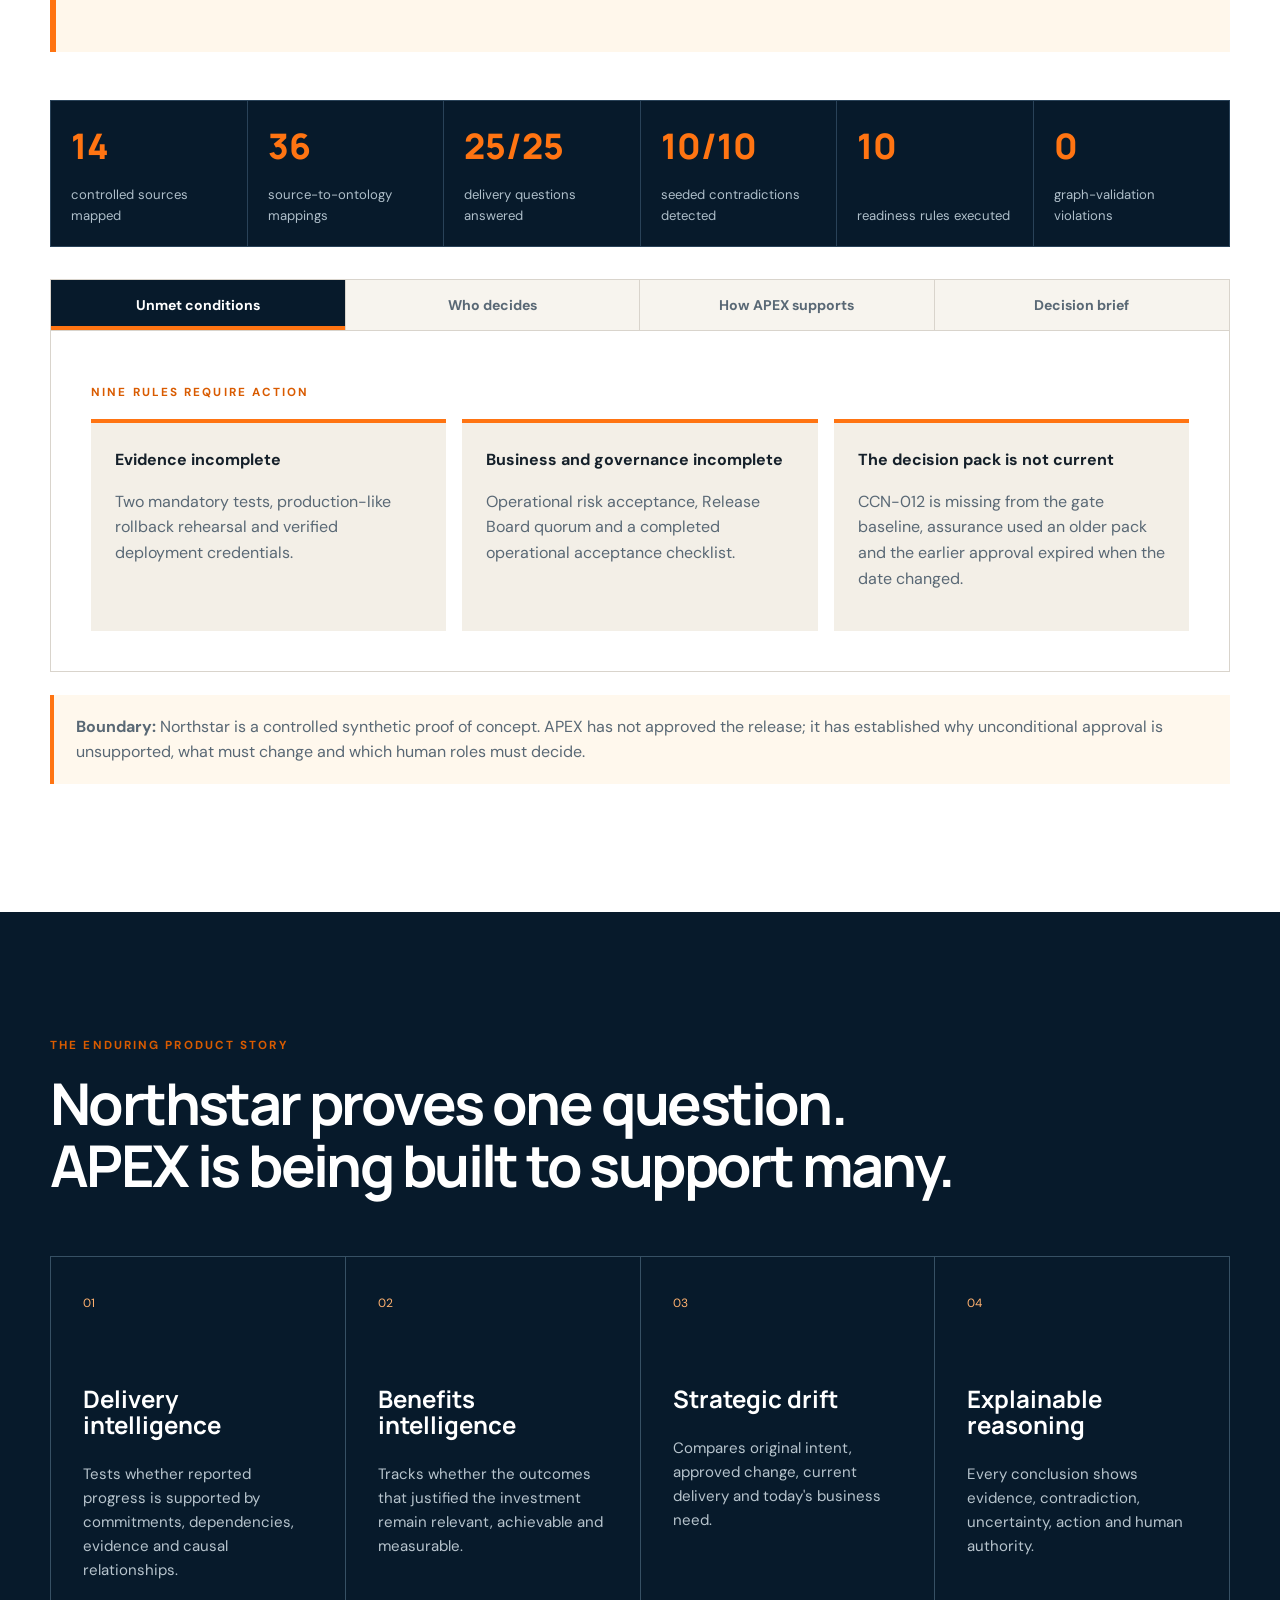
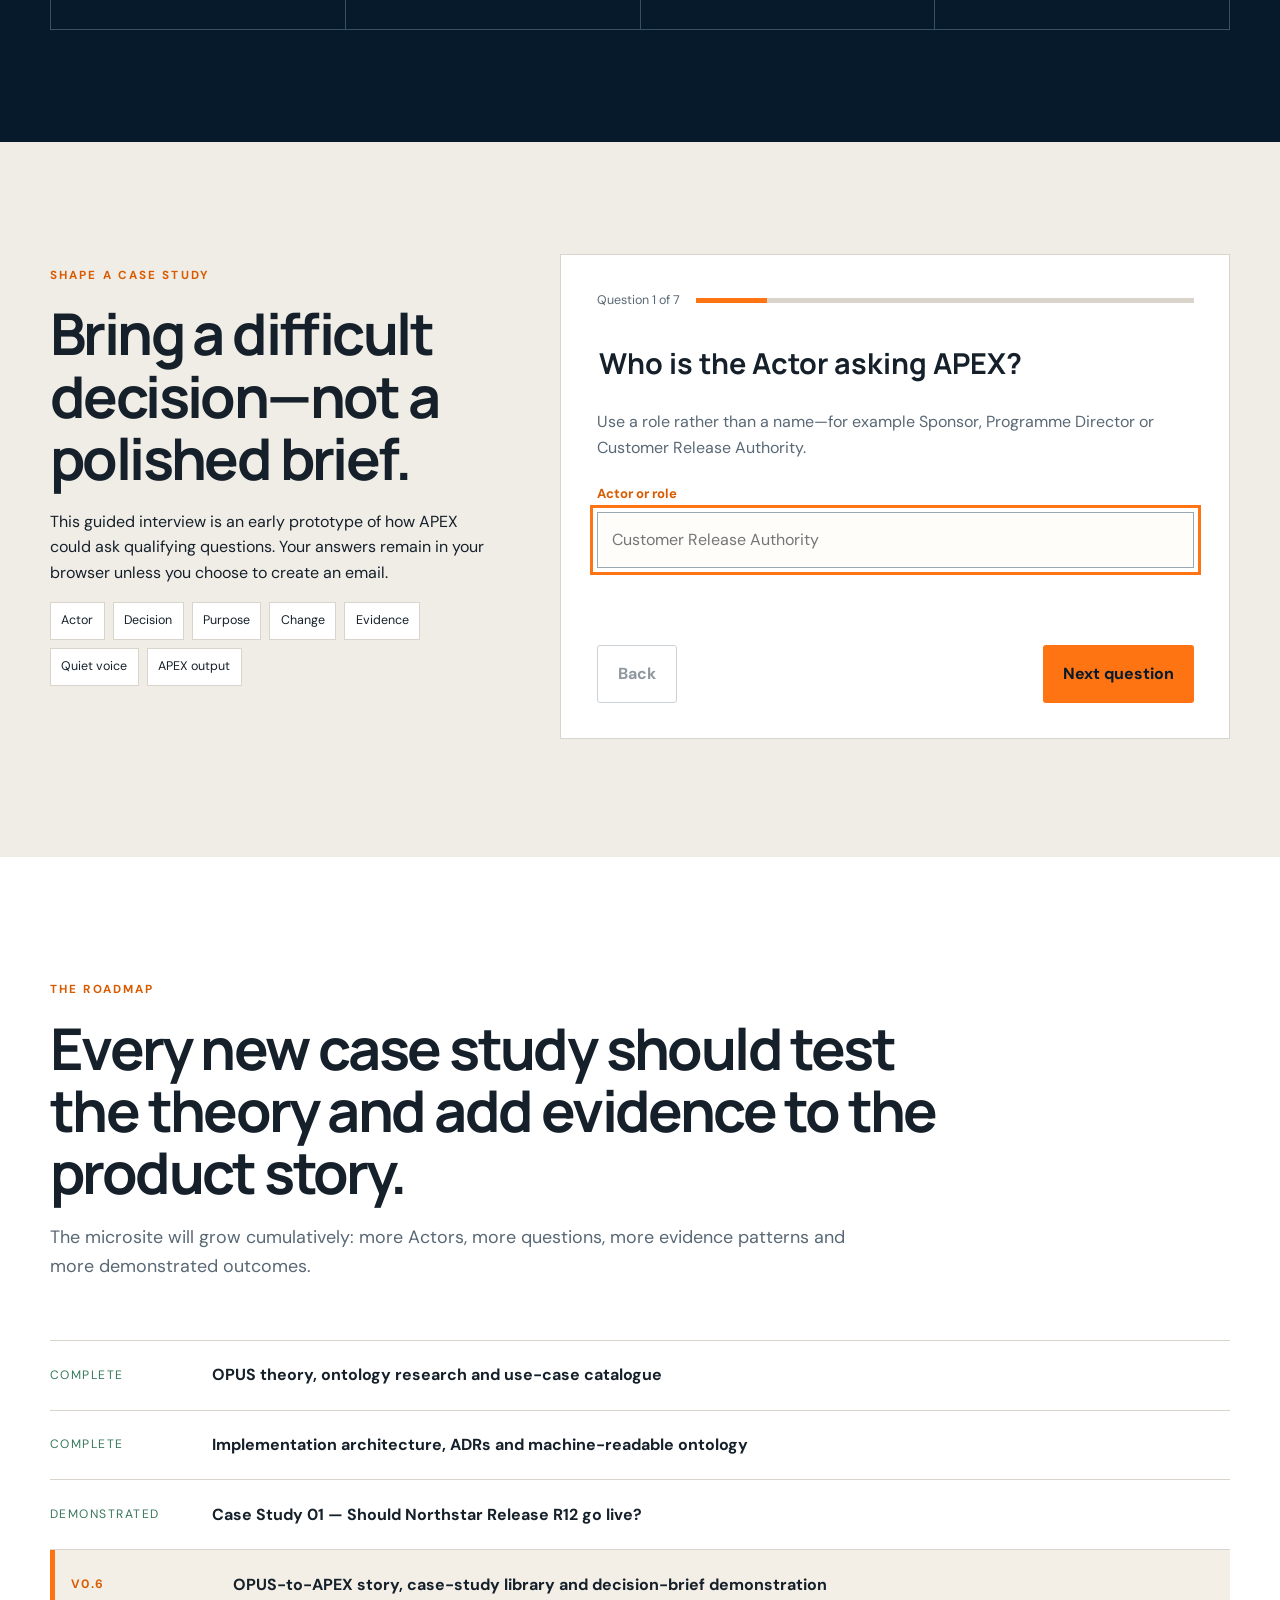
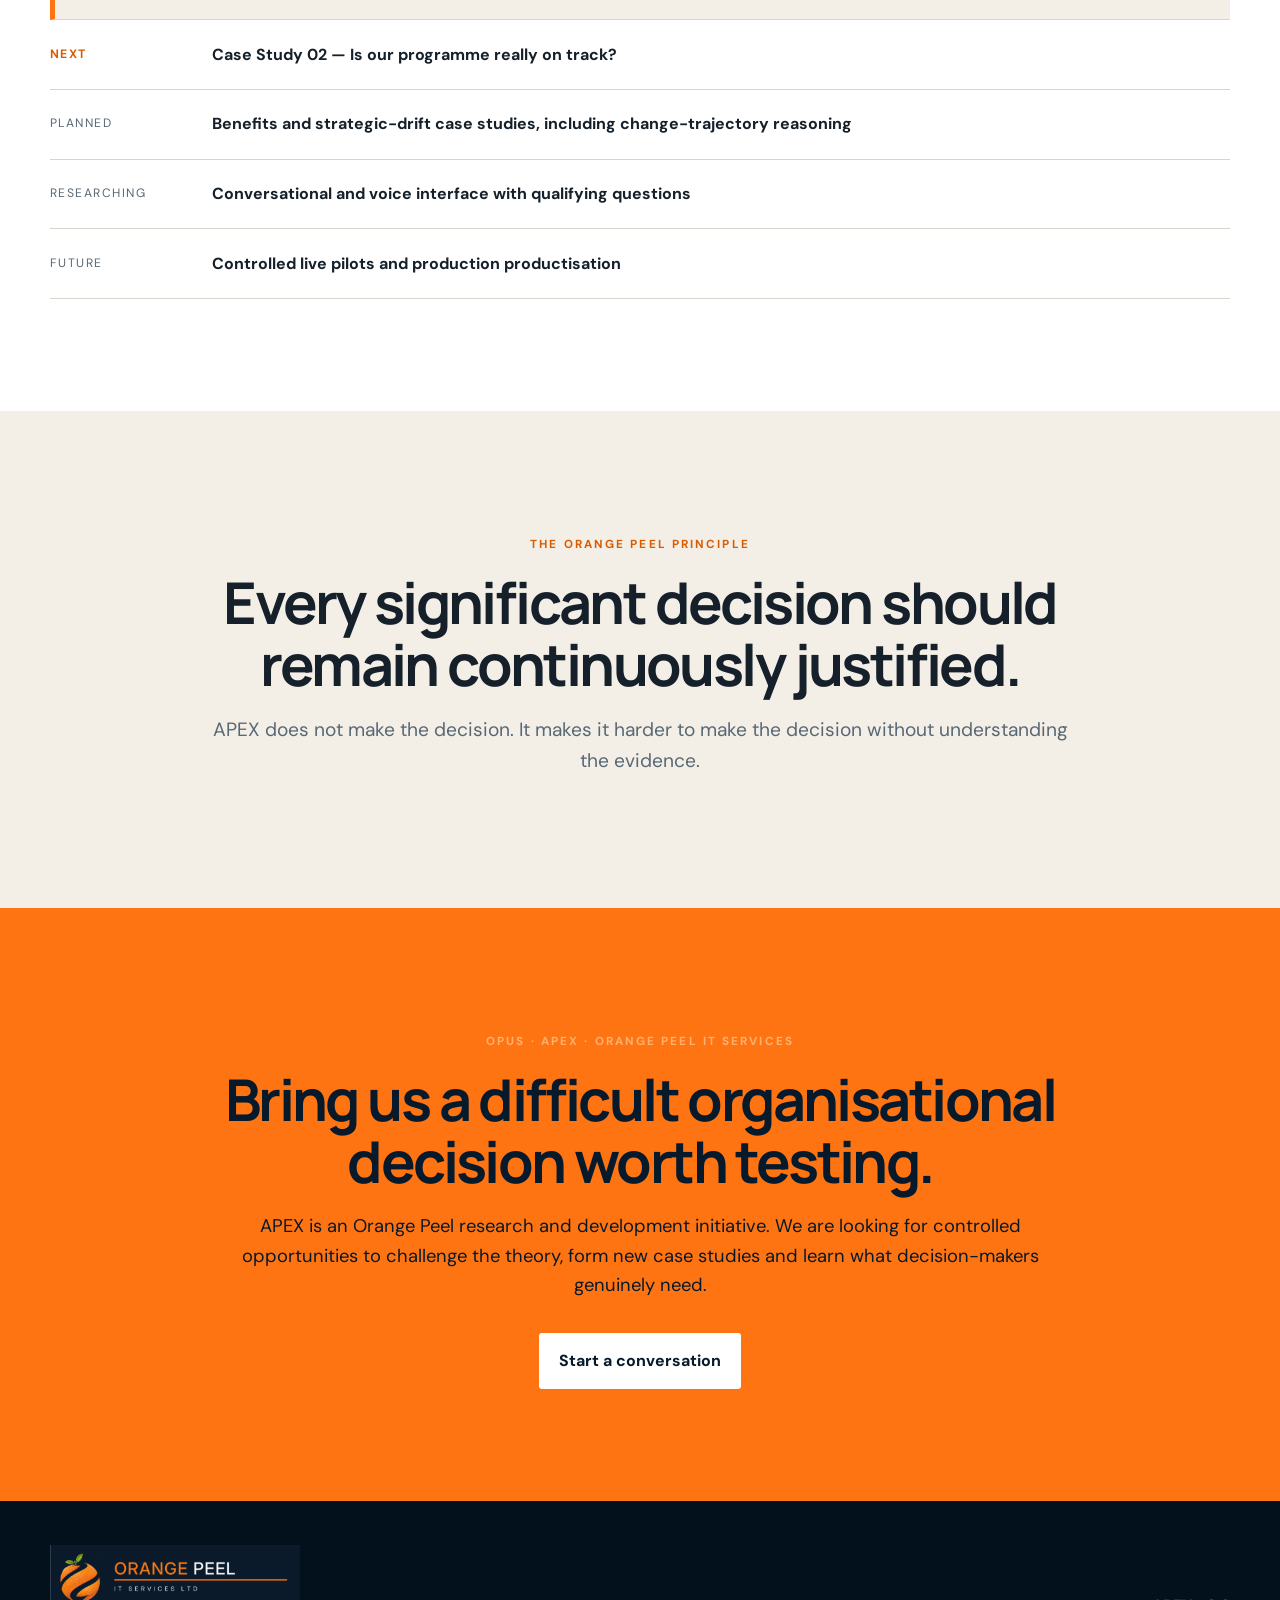
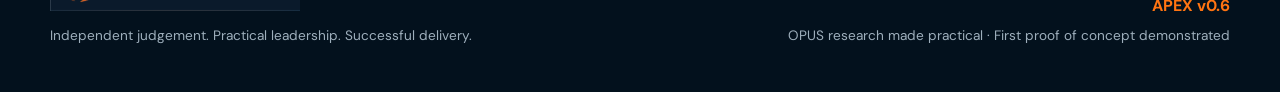
==== commit b307b97f: "feat(apex): deliver v0.6 OPUS-to-APEX case-study experience Restore the enduring OPUS-to-APEX narrat" ====
--- a/index.html
+++ b/index.html
@@ -3,203 +3,532 @@
 <head>
   <meta charset="utf-8">
   <meta name="viewport" content="width=device-width, initial-scale=1">
-  <title>APEX | APEX</title>
-  <meta name="description" content="APEX is a practical implementation of the OPUS methodology for organisational knowledge, evidence, reasoning and learning.">
-  <meta property="og:title" content="APEX — Organisational Knowledge and Reasoning">
-  <meta property="og:description" content="APEX is a practical implementation of the OPUS methodology for organisational knowledge, evidence, reasoning and learning.">
+  <title>APEX v0.6 | OPUS research made practical</title>
+  <meta name="description" content="OPUS is Orange Peel's research-led operating system for organisational reasoning. APEX applies it to difficult programme decisions through qualified evidence, an ontology and explainable reasoning.">
+  <meta property="og:title" content="APEX v0.6 — OPUS research made practical">
+  <meta property="og:description" content="Explore how OPUS became APEX, how organisational evidence becomes a decision brief, and the first demonstrated case study: should Northstar Release R12 go live?">
   <meta property="og:type" content="website">
-  <meta name="theme-color" content="#ef6c21">
+  <meta name="theme-color" content="#071a2b">
+  <link rel="icon" href="assets/favicon.ico" sizes="any">
+  <link rel="icon" type="image/png" href="assets/favicon-32.png" sizes="32x32">
+  <link rel="apple-touch-icon" href="assets/apple-touch-icon.png">
   <link rel="stylesheet" href="styles.css">
 </head>
 <body>
   <a class="skip-link" href="#main">Skip to content</a>
+
   <header class="site-header">
     <div class="shell nav">
-      <a class="brand" href="index.html" aria-label="APEX home">
-        <span class="brand-mark" aria-hidden="true">
-          <span class="peel peel-one"></span>
-          <span class="peel peel-two"></span>
-          <span class="peel peel-three"></span>
-        </span>
-        <span class="brand-copy">
-          <strong>ORANGE PEEL</strong>
-          <small>IT SERVICES LTD</small>
-        </span>
+      <a class="brand" href="#top" aria-label="Orange Peel IT Services home">
+        <img src="assets/orange-peel-brand.png" alt="Orange Peel IT Services Ltd">
       </a>
       <nav aria-label="Primary navigation">
-        <a class="nav-current" href="index.html">Home</a><a href="opus.html">OPUS</a><a href="research.html">Research</a><a href="papers.html">Papers</a><a href="applications.html">Applications</a><a href="roadmap.html">Roadmap</a><a href="about.html">About</a><a class="nav-cta" href="contact.html">Contact</a>
+        <a href="#opus-apex">OPUS and APEX</a>
+        <a href="#how">How it works</a>
+        <a href="#case-studies">Case studies</a>
+        <a href="#research">Research</a>
+        <a class="nav-cta" href="#interview">Shape a case study</a>
       </nav>
     </div>
   </header>
+
   <main id="main">
     <section class="hero" id="top">
       <div class="shell hero-grid">
         <div class="hero-copy reveal">
-          <p class="eyebrow">APEX</p>
-          <h1>Every organisation creates knowledge. Very few truly understand it.</h1>
+          <a class="version-pill" href="#whats-new" aria-label="Go to what is new in version 0.6">
+            <span>v0.6</span>
+            <strong>First proof of concept demonstrated</strong>
+          </a>
+          <p class="eyebrow">OPUS → APEX · RESEARCH IN ACTION</p>
+          <h1>Transformation should be continuously justified. Not just continuously delivered.</h1>
           <p class="lead">
-            APEX is a practical implementation of OPUS: a methodology for helping
-            organisations represent reality, reason from evidence and learn from outcomes
-            while keeping judgement and accountability with people.
+            OPUS is Orange Peel's research-led operating system for organisational reasoning. APEX is the product that applies it—qualifying evidence, connecting it through an ontology and helping accountable people make better decisions.
           </p>
           <div class="hero-actions">
-            <a class="button button-primary" href="opus.html">Explore OPUS</a>
-            <a class="button button-secondary" href="applications.html">See the applications</a>
-          </div>
-        </div>
-        <aside class="question-card reveal" aria-label="The central proposition">
-          <p>THE CENTRAL PROPOSITION</p>
-          <blockquote>
-            “An organisation can only reason well when it can distinguish what it knows,
-            why it believes it and how confident it should be.”
-          </blockquote>
-          <span>
-            APEX supports reasoning. People retain authority, judgement and accountability.
-          </span>
+            <a class="button button-primary" href="#opus-apex">See how OPUS becomes APEX</a>
+            <a class="button button-secondary" href="#case-studies">Explore the case studies</a>
+          </div>
+          <p class="status-line">Research-led. Evidence-based. Designed to strengthen—not replace—human judgement.</p>
+        </div>
+
+        <aside class="question-card reveal" aria-label="The defining question">
+          <p>THE DEFINING QUESTION</p>
+          <blockquote>“Knowing what we know today, would we still choose to make the same investment?”</blockquote>
+          <span>OPUS keeps the question alive. APEX helps an authorised person answer it.</span>
         </aside>
       </div>
     </section>
 
-    <section class="statement">
+    <section class="statement" id="whats-new">
       <div class="shell narrow reveal">
-        <p>Technology changes quickly.</p>
-        <h2>A sound methodology should remain useful as the tools evolve.</h2>
-      </div>
-    </section>
-
-    <section class="section" id="observation">
-      <div class="shell">
-        <div class="section-heading reveal">
-          <p class="eyebrow">THE OBSERVATION</p>
-          <h2>Organisations rarely fail because they lack information.</h2>
-        </div>
-        <div class="two-column">
+        <p>Most organisations measure whether transformation is being delivered.</p>
+        <h2>APEX asks whether it remains worth delivering—and what the evidence really supports.</h2>
+      </div>
+    </section>
+
+    <section class="section" id="problem">
+      <div class="shell">
+        <div class="section-heading reveal">
+          <p class="eyebrow">THE PROBLEM</p>
+          <h2>Delivery can remain busy, governed and apparently on plan—while quietly losing its purpose.</h2>
+          <p>Programmes begin with a business case, expected benefits and a set of assumptions. Then the organisation changes. Leadership, markets, regulation, technology, actors and priorities move on. The programme often continues.</p>
+        </div>
+
+        <div class="problem-grid">
           <div class="prose reveal">
-            <p>
-              APEX began with a practical observation drawn from complex technology
-              transformation, delivery and assurance.
-            </p>
-            <p>
-              Programmes rarely fail because of one catastrophic mistake. More often,
-              they drift. Requirements change. Leadership changes. Markets change.
-              The organisation adapts while delivery continues to pursue priorities
-              agreed in a different world.
-            </p>
-            <p>
-              Capable people make sensible decisions, but often from fragmented
-              evidence, incomplete context and competing interpretations of reality.
-            </p>
-          </div>
+            <p>Traditional governance is good at recording activity and approving change. It is much less effective at reasoning across those changes and asking whether the investment still makes sense.</p>
+            <p>A green status does not prove that a programme is on track. It proves that someone recorded it as green.</p>
+            <p>APEX is being researched to connect the original purpose, today's evidence and the decision now required.</p>
+          </div>
+
           <div class="drift-card reveal">
-            <p class="card-label">THE EVOLVING IDEA</p>
+            <p class="card-label">STRATEGIC DRIFT</p>
             <div class="drift-line">
-              <span>Observed first</span><i></i>
-              <strong>Why do programmes fail?</strong>
+              <span>Original intent</span>
+              <i></i>
+              <strong>What the organisation chose to achieve</strong>
             </div>
             <div class="drift-line">
-              <span>Revealed beneath</span><i class="long"></i>
-              <strong>Why do organisations struggle to understand themselves?</strong>
+              <span>Current delivery</span>
+              <i class="long"></i>
+              <strong>What the programme is now building</strong>
             </div>
             <div class="drift-line">
-              <span>The methodology asks</span><i class="short"></i>
-              <strong>How can people reason with confidence from empirical evidence?</strong>
-            </div>
-            <p class="drift-conclusion">That line of enquiry became OPUS.</p>
-          </div>
-        </div>
-      </div>
-    </section>
-
-    <section class="section section-dark">
-      <div class="shell">
-        <div class="section-heading reveal">
-          <p class="eyebrow">THE STRUCTURE</p>
-          <h2>Methodology, research, implementation and application.</h2>
-          <p>
-            Each layer has a distinct purpose. Keeping them separate prevents the
-            technology from becoming the idea.
-          </p>
-        </div>
+              <span>Current need</span>
+              <i class="short"></i>
+              <strong>What matters to the organisation today</strong>
+            </div>
+            <p class="drift-conclusion">The programme succeeds. The transformation fails.</p>
+          </div>
+        </div>
+
+        <div class="illustrative-drift reveal">
+          <p class="maturity-label">ILLUSTRATIVE FUTURE CASE · NOT A RESULT FROM THE CURRENT POC</p>
+          <div>
+            <strong>“Should we approve this change?”</strong>
+            <p>A conventional pack might show twelve approved change requests. APEX should be able to explain that the proposed change would move delivery <b>72% away</b> from the trajectory that supported the original benefits case—and show what changed, why it matters and who must decide.</p>
+          </div>
+        </div>
+      </div>
+    </section>
+
+    <section class="section section-dark" id="opus-apex">
+      <div class="shell">
+        <div class="section-heading reveal">
+          <p class="eyebrow light">FROM THEORY TO PRODUCT</p>
+          <h2>OPUS establishes how organisations should reason. APEX makes that reasoning usable.</h2>
+          <p>They are related, but they are not the same thing.</p>
+        </div>
+
+        <div class="relationship-grid">
+          <article class="relationship-card reveal">
+            <p class="relationship-kicker">THE OPERATING SYSTEM</p>
+            <h3>OPUS</h3>
+            <p>The research framework: principles, ontology, evidence discipline, competency questions and rules for reasoning across purpose, delivery, authority and outcomes.</p>
+            <ul>
+              <li>Defines the concepts and relationships</li>
+              <li>Preserves provenance, time and authority</li>
+              <li>Tests how good decisions should be supported</li>
+              <li>Evolves through controlled research and case studies</li>
+            </ul>
+          </article>
+
+          <div class="relationship-arrow reveal" aria-hidden="true">
+            <span>research</span>
+            <b>→</b>
+            <span>application</span>
+          </div>
+
+          <article class="relationship-card product reveal">
+            <p class="relationship-kicker">THE PRODUCT</p>
+            <h3>APEX</h3>
+            <p>The practical experience: an Actor asks a difficult question; APEX qualifies the context, reasons across the organisation's evidence and produces an explainable decision brief.</p>
+            <ul>
+              <li>Qualifies and connects organisational evidence</li>
+              <li>Finds contradictions, gaps and strategic drift</li>
+              <li>Asks clarifying questions before answering</li>
+              <li>Supports the authorised person who must decide</li>
+            </ul>
+          </article>
+        </div>
+
+        <div class="evolution reveal" aria-label="OPUS to APEX evolution">
+          <div><span>01</span><strong>Theory</strong><small>A practical theory of organisational knowledge and reasoning</small></div>
+          <div><span>02</span><strong>Ontology</strong><small>A stable semantic model for organisational reality</small></div>
+          <div><span>03</span><strong>Architecture</strong><small>A controlled implementation and decision framework</small></div>
+          <div class="current"><span>04</span><strong>Proof</strong><small>Northstar demonstrates an executable, inspectable result</small></div>
+          <div><span>05</span><strong>Case library</strong><small>Further questions test and extend the theory</small></div>
+        </div>
+      </div>
+    </section>
+
+    <section class="section research" id="research">
+      <div class="shell">
+        <div class="section-heading reveal">
+          <p class="eyebrow">THE RESEARCH BASELINE</p>
+          <h2>The theory has been challenged before the product is allowed to make a claim.</h2>
+          <p>The ontology has been tested across delivery, commercial, operational, regulatory and evidential scenarios. The same semantic core remained sufficient.</p>
+        </div>
+
+        <div class="research-metrics">
+          <article class="reveal"><strong>17</strong><span>stable core concepts</span></article>
+          <article class="reveal"><strong>33</strong><span>controlled scenarios</span></article>
+          <article class="reveal"><strong>315</strong><span>accepted design decisions</span></article>
+          <article class="reveal"><strong>782</strong><span>unique competency questions</span></article>
+          <article class="reveal"><strong>0</strong><span>new core abstractions required</span></article>
+        </div>
+
+        <div class="concept-groups reveal">
+          <div><span>Who and where</span><p>Actor · Role · Authority · Context</p></div>
+          <div><span>Why and what is owed</span><p>Purpose · Commitment · Rule</p></div>
+          <div><span>What happens</span><p>Work · Event · Decision · Artefact</p></div>
+          <div><span>What is true and what results</span><p>Condition · State · Outcome · Measure · Assertion · Evidence</p></div>
+        </div>
+      </div>
+    </section>
+
+    <section class="section section-dark reasoning-section" id="how">
+      <div class="shell">
+        <div class="section-heading reveal">
+          <p class="eyebrow light">FROM QUESTION TO DECISION BRIEF</p>
+          <h2>APEX should ask before it answers.</h2>
+          <p>A useful answer depends on context. Which decision? At what point in time? Against which baseline? Which evidence is current? Who has authority? What business outcome could be affected?</p>
+        </div>
+
+        <div class="reasoning-journey reveal" data-reasoning-journey>
+          <div class="reasoning-track" role="tablist" aria-label="APEX reasoning journey">
+            <button class="reasoning-node is-active" type="button" role="tab" aria-selected="true" data-flow-step="0">
+              <span class="node-icon">?</span>
+              <strong>Actor asks</strong>
+              <small>“Should we go live?”</small>
+            </button>
+            <button class="reasoning-node" type="button" role="tab" aria-selected="false" data-flow-step="1">
+              <span class="node-icon">Q</span>
+              <strong>APEX qualifies</strong>
+              <small>Clarifies context and authority</small>
+            </button>
+            <button class="reasoning-node" type="button" role="tab" aria-selected="false" data-flow-step="2">
+              <span class="node-icon">IQ</span>
+              <strong>Evidence</strong>
+              <small>Builds the organisation's IQ</small>
+            </button>
+            <button class="reasoning-node" type="button" role="tab" aria-selected="false" data-flow-step="3">
+              <span class="node-icon">O</span>
+              <strong>Ontology</strong>
+              <small>Connects meaning and provenance</small>
+            </button>
+            <button class="reasoning-node" type="button" role="tab" aria-selected="false" data-flow-step="4">
+              <span class="node-icon">R</span>
+              <strong>Reasoning</strong>
+              <small>Tests rules and contradictions</small>
+            </button>
+            <button class="reasoning-node" type="button" role="tab" aria-selected="false" data-flow-step="5">
+              <span class="node-icon">✓</span>
+              <strong>Decision brief</strong>
+              <small>Explains what the evidence supports</small>
+            </button>
+            <span class="reasoning-pulse" aria-hidden="true"></span>
+          </div>
+
+          <div class="reasoning-detail" aria-live="polite">
+            <p class="comparison-label" data-flow-label>THE QUESTION</p>
+            <h3 data-flow-title>An authorised Actor asks APEX a decision question.</h3>
+            <p data-flow-copy>The conversational interface is the front door—not the intelligence itself. APEX first identifies the Actor, decision, context and point in time.</p>
+            <div class="qualifying-questions" data-flow-extra>
+              <span>Which release?</span>
+              <span>Which decision date?</span>
+              <span>What evidence is current?</span>
+              <span>Who holds authority?</span>
+            </div>
+          </div>
+        </div>
+
+        <noscript>
+          <p class="noscript-note">APEX flow: Actor asks → APEX qualifies → evidence is identified and qualified → information is mapped into the ontology → rules and contradictions are tested → an explainable decision brief is presented to the authorised person.</p>
+        </noscript>
+      </div>
+    </section>
+
+    <section class="section organisation-iq" id="organisation-iq">
+      <div class="shell">
+        <div class="section-heading reveal">
+          <p class="eyebrow">THE ORGANISATION'S IQ</p>
+          <h2>Not another score. A qualified, connected and time-aware body of knowledge.</h2>
+          <p>Traditional tools retain fragments. APEX qualifies each source, maps it to a shared meaning and reasons over the relationships.</p>
+        </div>
+
+        <div class="iq-grid">
+          <article class="reveal"><span>Intent</span><h3>Why are we doing this?</h3><p>Business case, purpose, benefits plan, outcome measures and strategic assumptions.</p></article>
+          <article class="reveal"><span>Obligation</span><h3>What have we committed to?</h3><p>Contracts, statements of work, acceptance criteria, commitments and authorised changes.</p></article>
+          <article class="reveal"><span>Delivery</span><h3>What is actually happening?</h3><p>Plans, work, milestones, dependencies, RAID records, defects and decisions.</p></article>
+          <article class="reveal"><span>Assurance</span><h3>What does the evidence support?</h3><p>Testing, rollback, operational acceptance, independent assurance and customer impact.</p></article>
+          <article class="reveal"><span>Authority</span><h3>Who may decide?</h3><p>Actors, roles, delegations, quorum, thresholds and time-valid approvals.</p></article>
+          <article class="reveal"><span>Reality</span><h3>What matters now?</h3><p>Current organisational need, changed benefits, operational capacity and emerging outcomes.</p></article>
+        </div>
+
+        <div class="qualification-band reveal">
+          <strong>Before ingestion, every source is qualified.</strong>
+          <span>Identity</span><span>Owner</span><span>Version</span><span>Effective time</span><span>Status</span><span>Provenance</span><span>Confidence</span>
+        </div>
+      </div>
+    </section>
+
+    <section class="section case-study-section" id="case-studies">
+      <div class="shell">
+        <div class="section-heading reveal">
+          <p class="eyebrow">ASK APEX</p>
+          <h2>The questions become the case-study library.</h2>
+          <p>Each case begins with an Actor who has a real decision to make. Every new proof adds to the site rather than replacing the story.</p>
+        </div>
+
+        <div class="case-study-layout reveal">
+          <div class="case-selector" id="case-selector" role="tablist" aria-label="APEX case studies">
+            <p class="loading-note">Loading case studies…</p>
+          </div>
+          <article class="case-preview" id="case-preview" aria-live="polite">
+            <p class="maturity-label">CASE STUDY</p>
+            <h3>Select a question</h3>
+            <p>The selected case study will appear here.</p>
+          </article>
+        </div>
+      </div>
+    </section>
+
+    <section class="section northstar" id="northstar-case">
+      <div class="shell">
+        <div class="case-heading reveal">
+          <div>
+            <p class="eyebrow">CASE STUDY 01 · DEMONSTRATED</p>
+            <h2>Should Northstar Release R12 go live?</h2>
+            <p>Northstar Platform Renewal is a controlled fictional programme at Meridian Financial Services plc. Release R12 changes customer servicing, payment resilience, operational monitoring, vulnerable-customer support and rollback capability.</p>
+          </div>
+          <div class="case-answer">
+            <span>APEX ASSESSMENT</span>
+            <strong>Conditionally Ready</strong>
+            <small>Unconditional approval is not supported by the current evidence.</small>
+          </div>
+        </div>
+
+        <div class="actor-grid reveal">
+          <article><span>Customer</span><strong>Meridian Financial Services plc</strong><p>Regulated service owner and final customer authority.</p></article>
+          <article><span>Prime supplier</span><strong>Northstar Digital Delivery Ltd</strong><p>Responsible for delivery of Release R12.</p></article>
+          <article><span>Operations</span><strong>Harbour Platform Operations Ltd</strong><p>Managed service and operational readiness.</p></article>
+          <article><span>Independent assurance</span><strong>Verity Assurance Partners LLP</strong><p>Independent test and assurance challenge.</p></article>
+        </div>
+
+        <div class="business-voice reveal">
+          <div>
+            <p class="maturity-label">THE QUIETEST VOICE</p>
+            <h3>Technical progress was visible. Downstream business readiness was less certain.</h3>
+          </div>
+          <p>The change could affect call volume, handling time, complaints, backlogs, vulnerable customers and operational capacity. The current POC did not measure those effects; it established that they required evidence and accountable business consideration. The Operations Representative was absent from the release decision and the operational checklist remained unsigned.</p>
+        </div>
+
+        <div class="northstar-proof reveal">
+          <article><strong>14</strong><span>controlled sources mapped</span></article>
+          <article><strong>36</strong><span>source-to-ontology mappings</span></article>
+          <article><strong>25/25</strong><span>delivery questions answered</span></article>
+          <article><strong>10/10</strong><span>seeded contradictions detected</span></article>
+          <article><strong>10</strong><span>readiness rules executed</span></article>
+          <article><strong>0</strong><span>graph-validation violations</span></article>
+        </div>
+
+        <div class="northstar-tabs reveal" data-northstar-tabs>
+          <div class="walkthrough-tabs" role="tablist" aria-label="Northstar decision brief">
+            <button type="button" role="tab" aria-selected="true" data-northstar-panel="conditions">Unmet conditions</button>
+            <button type="button" role="tab" aria-selected="false" data-northstar-panel="authority">Who decides</button>
+            <button type="button" role="tab" aria-selected="false" data-northstar-panel="support">How APEX supports</button>
+            <button type="button" role="tab" aria-selected="false" data-northstar-panel="brief">Decision brief</button>
+          </div>
+
+          <div class="northstar-panel is-active" data-northstar-content="conditions">
+            <p class="comparison-label">NINE RULES REQUIRE ACTION</p>
+            <div class="condition-groups">
+              <div><strong>Evidence incomplete</strong><p>Two mandatory tests, production-like rollback rehearsal and verified deployment credentials.</p></div>
+              <div><strong>Business and governance incomplete</strong><p>Operational risk acceptance, Release Board quorum and a completed operational acceptance checklist.</p></div>
+              <div><strong>The decision pack is not current</strong><p>CCN-012 is missing from the gate baseline, assurance used an older pack and the earlier approval expired when the date changed.</p></div>
+            </div>
+          </div>
+
+          <div class="northstar-panel" data-northstar-content="authority" hidden>
+            <p class="comparison-label">HUMAN AUTHORITY IS RETAINED</p>
+            <div class="authority-grid">
+              <span><b>Customer Release Authority</b>Final go/no-go decision</span>
+              <span><b>Service Risk Owner</b>Accept or reject residual operational risk</span>
+              <span><b>Operations Representative</b>Confirm operational readiness and credentials</span>
+              <span><b>Commercial Authority</b>Confirm the authorised acceptance baseline</span>
+              <span><b>Independent Assurance Lead</b>Issue a current assurance conclusion</span>
+              <span><b>Test and Transition Leads</b>Complete outstanding technical evidence</span>
+            </div>
+          </div>
+
+          <div class="northstar-panel" data-northstar-content="support" hidden>
+            <p class="comparison-label">NOT A RED LIGHT WITHOUT AN EXPLANATION</p>
+            <ol class="support-list">
+              <li><span>01</span><p>Identifies the applicable readiness rule.</p></li>
+              <li><span>02</span><p>Explains the plain-English reason the condition is unmet.</p></li>
+              <li><span>03</span><p>Links supporting and opposing evidence with provenance and time.</p></li>
+              <li><span>04</span><p>Surfaces contradictions rather than averaging them away.</p></li>
+              <li><span>05</span><p>States the required action and accountable authority.</p></li>
+              <li><span>06</span><p>Records confidence, limitations and the eventual human decision.</p></li>
+            </ol>
+          </div>
+
+          <div class="northstar-panel" data-northstar-content="brief" hidden>
+            <p class="comparison-label">WHAT THE DECISION-MAKER RECEIVES</p>
+            <div class="decision-brief">
+              <div class="brief-header"><span>APEX DECISION BRIEF</span><strong>Conditionally Ready</strong><small>Confidence: medium-high · 0.88</small></div>
+              <div><span>Decision</span><p>Unconditional approval is not permitted on the current evidence.</p></div>
+              <div><span>Conditions</span><p>Nine rules require action, each with a required action and accountable authority.</p></div>
+              <div><span>Evidence</span><p>Source references, contradiction trail, versions, effective dates and provenance.</p></div>
+              <div><span>Authority</span><p>Customer Release Authority decides after prerequisite authorities resolve their conditions.</p></div>
+              <div><span>Limitations</span><p>Customer impact requires specialist human review. Synthetic evidence and controlled parsers are used.</p></div>
+            </div>
+          </div>
+        </div>
+
+        <p class="boundary reveal"><strong>Boundary:</strong> Northstar is a controlled synthetic proof of concept. APEX has not approved the release; it has established why unconditional approval is unsupported, what must change and which human roles must decide.</p>
+      </div>
+    </section>
+
+    <section class="section capability-section" id="capabilities">
+      <div class="shell">
+        <div class="section-heading reveal">
+          <p class="eyebrow">THE ENDURING PRODUCT STORY</p>
+          <h2>Northstar proves one question. APEX is being built to support many.</h2>
+        </div>
+
         <div class="capability-grid">
-          <article class="capability reveal">
-            <span>01 — OPUS</span><h3>The methodology</h3>
-            <p>A practical approach to organisational knowledge, evidence, reasoning and learning.</p>
-          </article>
-          <article class="capability reveal">
-            <span>02 — RESEARCH</span><h3>The development</h3>
-            <p>Work that tests, challenges and improves the methodology against evidence and practice.</p>
-          </article>
-          <article class="capability reveal">
-            <span>03 — APEX</span><h3>The implementation</h3>
-            <p>A practical environment through which the methodology can be applied and explored.</p>
-          </article>
-          <article class="capability reveal">
-            <span>04 — APPLICATIONS</span><h3>The use</h3>
-            <p>Specific organisational questions examined through shared knowledge rather than isolated tools.</p>
-          </article>
-        </div>
-      </div>
-    </section>
-
-    <section class="section reasoning">
-      <div class="shell">
-        <div class="section-heading reveal">
-          <p class="eyebrow">THE KNOWLEDGE CYCLE</p>
-          <h2>From reality to organisational learning.</h2>
-        </div>
-        <div class="comparison reveal">
-          <div>
-            <p class="comparison-label">THE FLOW</p>
-            <p class="quote">
-              Reality → Ontology → Facts → Relationships → Evidence → Reasoning →
-              Confidence → Decision → Outcome → Learning
-            </p>
-          </div>
-          <div class="comparison-arrow" aria-hidden="true">→</div>
-          <div class="apex-answer">
-            <p class="comparison-label">THE IMPORTANT DISTINCTION</p>
-            <p class="quote">
-              APEX supports reasoning. Actors decide. Outcomes return as empirical evidence.
-            </p>
-            <p class="recommendation">
-              Reality is not adjusted to protect the model. The model is adjusted to reflect reality.
-            </p>
-          </div>
-        </div>
-      </div>
-    </section>
-
-    <section class="conversation">
+          <article class="capability reveal"><span>01</span><h3>Delivery intelligence</h3><p>Tests whether reported progress is supported by commitments, dependencies, evidence and causal relationships.</p></article>
+          <article class="capability reveal"><span>02</span><h3>Benefits intelligence</h3><p>Tracks whether the outcomes that justified the investment remain relevant, achievable and measurable.</p></article>
+          <article class="capability reveal"><span>03</span><h3>Strategic drift</h3><p>Compares original intent, approved change, current delivery and today's business need.</p></article>
+          <article class="capability reveal"><span>04</span><h3>Explainable reasoning</h3><p>Every conclusion shows evidence, contradiction, uncertainty, action and human authority.</p></article>
+        </div>
+      </div>
+    </section>
+
+    <section class="section interview-section" id="interview">
+      <div class="shell interview-layout">
+        <div class="section-heading reveal">
+          <p class="eyebrow">SHAPE A CASE STUDY</p>
+          <h2>Bring a difficult decision—not a polished brief.</h2>
+          <p>This guided interview is an early prototype of how APEX could ask qualifying questions. Your answers remain in your browser unless you choose to create an email.</p>
+          <div class="interview-principles">
+            <span>Actor</span><span>Decision</span><span>Purpose</span><span>Change</span><span>Evidence</span><span>Quiet voice</span><span>APEX output</span>
+          </div>
+        </div>
+
+        <form class="case-interview reveal" data-case-interview>
+          <div class="interview-progress"><span data-progress-text>Question 1 of 7</span><i><b data-progress-bar></b></i></div>
+
+          <fieldset class="interview-step is-active" data-interview-step="0">
+            <legend>Who is the Actor asking APEX?</legend>
+            <p>Use a role rather than a name—for example Sponsor, Programme Director or Customer Release Authority.</p>
+            <label><span>Actor or role</span><input name="actor" type="text" autocomplete="off" placeholder="Customer Release Authority"></label>
+          </fieldset>
+
+          <fieldset class="interview-step" data-interview-step="1" hidden>
+            <legend>What decision must they make?</legend>
+            <p>Phrase it as a direct question that the Actor might ask.</p>
+            <label><span>Decision question</span><textarea name="decision" rows="3" placeholder="Should Release R12 go live on Friday?"></textarea></label>
+          </fieldset>
+
+          <fieldset class="interview-step" data-interview-step="2" hidden>
+            <legend>What business purpose or benefit justified the work?</legend>
+            <label><span>Original purpose and intended benefits</span><textarea name="purpose" rows="4" placeholder="Improve customer servicing while strengthening payment resilience…"></textarea></label>
+          </fieldset>
+
+          <fieldset class="interview-step" data-interview-step="3" hidden>
+            <legend>What has changed since the original decision?</legend>
+            <label><span>Changes in scope, actors, assumptions, dates or organisational need</span><textarea name="change" rows="4" placeholder="The deployment date moved, the benefits owner changed and a new change request altered the acceptance baseline…"></textarea></label>
+          </fieldset>
+
+          <fieldset class="interview-step" data-interview-step="4" hidden>
+            <legend>What evidence is available?</legend>
+            <label><span>Artefacts, systems and conversations</span><textarea name="evidence" rows="4" placeholder="Business case, benefits plan, contract, integrated plan, RAID log, testing, approvals, operational acceptance…"></textarea></label>
+          </fieldset>
+
+          <fieldset class="interview-step" data-interview-step="5" hidden>
+            <legend>Whose voice is quiet or missing?</legend>
+            <label><span>People, customers or operational consequences that may be under-represented</span><textarea name="quietVoice" rows="4" placeholder="Contact-centre operations, vulnerable customers, service risk owner…"></textarea></label>
+          </fieldset>
+
+          <fieldset class="interview-step" data-interview-step="6" hidden>
+            <legend>What should a useful APEX answer contain?</legend>
+            <label><span>Decision support required</span><textarea name="output" rows="4" placeholder="A clear answer, contradictions, unmet conditions, required actions, confidence and who has authority…"></textarea></label>
+          </fieldset>
+
+          <div class="interview-actions">
+            <button class="button button-secondary dark" type="button" data-interview-back disabled>Back</button>
+            <button class="button button-primary" type="button" data-interview-next>Next question</button>
+          </div>
+
+          <div class="interview-summary" data-interview-summary hidden>
+            <p class="comparison-label">DRAFT CASE-STUDY BRIEF</p>
+            <div data-summary-content></div>
+            <div class="summary-actions">
+              <button class="button button-secondary dark" type="button" data-interview-edit>Edit answers</button>
+              <a class="button button-primary" data-interview-email href="mailto:neil@orangepeelit.co.uk?subject=APEX%20case%20study">Create an email</a>
+            </div>
+            <small>No information is sent automatically. The email opens only when you choose it.</small>
+          </div>
+        </form>
+      </div>
+    </section>
+
+    <section class="section roadmap" id="roadmap">
+      <div class="shell">
+        <div class="section-heading reveal">
+          <p class="eyebrow">THE ROADMAP</p>
+          <h2>Every new case study should test the theory and add evidence to the product story.</h2>
+          <p>The microsite will grow cumulatively: more Actors, more questions, more evidence patterns and more demonstrated outcomes.</p>
+        </div>
+
+        <div class="roadmap-list reveal">
+          <div class="done"><span>Complete</span><strong>OPUS theory, ontology research and use-case catalogue</strong></div>
+          <div class="done"><span>Complete</span><strong>Implementation architecture, ADRs and machine-readable ontology</strong></div>
+          <div class="done"><span>Demonstrated</span><strong>Case Study 01 — Should Northstar Release R12 go live?</strong></div>
+          <div class="current"><span>v0.6</span><strong>OPUS-to-APEX story, case-study library and decision-brief demonstration</strong></div>
+          <div class="next"><span>Next</span><strong>Case Study 02 — Is our programme really on track?</strong></div>
+          <div><span>Planned</span><strong>Benefits and strategic-drift case studies, including change-trajectory reasoning</strong></div>
+          <div><span>Researching</span><strong>Conversational and voice interface with qualifying questions</strong></div>
+          <div><span>Future</span><strong>Controlled live pilots and production productisation</strong></div>
+        </div>
+      </div>
+    </section>
+
+    <section class="section principle">
+      <div class="shell narrow reveal">
+        <p class="eyebrow">THE ORANGE PEEL PRINCIPLE</p>
+        <h2>Every significant decision should remain continuously justified.</h2>
+        <p>APEX does not make the decision. It makes it harder to make the decision without understanding the evidence.</p>
+      </div>
+    </section>
+
+    <section class="conversation" id="conversation">
       <div class="shell conversation-inner reveal">
-        <p class="eyebrow">EXPLORE APEX</p>
-        <h2>Start with the methodology.</h2>
-        <p>
-          OPUS provides the structure. Research develops it. APEX explores how it
-          can work in practice.
-        </p>
-        <a class="button button-light" href="opus.html">Read about OPUS</a>
-      </div>
-    </section>
-
+        <p class="eyebrow light">OPUS · APEX · ORANGE PEEL IT SERVICES</p>
+        <h2>Bring us a difficult organisational decision worth testing.</h2>
+        <p>APEX is an Orange Peel research and development initiative. We are looking for controlled opportunities to challenge the theory, form new case studies and learn what decision-makers genuinely need.</p>
+        <a class="button button-light" href="mailto:neil@orangepeelit.co.uk?subject=APEX%20conversation">Start a conversation</a>
+      </div>
+    </section>
   </main>
+
   <footer>
     <div class="shell footer-inner">
-      <div>
-        <strong>Orange Peel IT Services Ltd</strong>
+      <div class="footer-brand">
+        <img src="assets/orange-peel-brand.png" alt="Orange Peel IT Services Ltd">
         <p>Independent judgement. Practical leadership. Successful delivery.</p>
-        <div class="site-footer-links">
-          <a href="opus.html">OPUS methodology</a>
-          <a href="research.html">Research</a>
-          <a href="applications.html">Applications</a>
-          <a href="contact.html">Contact</a>
-        </div>
-      </div>
-      <p>
-        APEX microsite — v0.5<br>
-        Built upon the OPUS methodology.
-      </p>
+      </div>
+      <div class="footer-release">
+        <strong>APEX v0.6</strong>
+        <p>OPUS research made practical · First proof of concept demonstrated</p>
+      </div>
     </div>
   </footer>
+
   <script src="script.js"></script>
 </body>
 </html>
--- a/styles.css
+++ b/styles.css
@@ -1,18 +1,25 @@
 @import url('https://fonts.googleapis.com/css2?family=DM+Sans:wght@400;500;600;700&family=Manrope:wght@600;700;800&display=swap');
 
 :root {
-  --orange: #ef6c21;
-  --orange-deep: #c84d0b;
-  --ink: #172025;
-  --muted: #5d686e;
-  --cream: #f6f1e9;
+  --orange: #ff7412;
+  --orange-deep: #d95b00;
+  --orange-soft: #ffb16f;
+  --navy: #071a2b;
+  --navy-soft: #0d263d;
+  --navy-light: #183a55;
+  --ink: #15202a;
+  --muted: #596875;
+  --cream: #f3efe7;
   --paper: #fffdf9;
   --line: #d9d4cc;
   --white: #ffffff;
+  --success: #5eae83;
+  --warning: #ffd27a;
   --max: 1180px;
 }
 
 * { box-sizing: border-box; }
+[hidden] { display: none !important; }
 html { scroll-behavior: smooth; }
 body {
   margin: 0;
@@ -22,348 +29,324 @@
   line-height: 1.6;
 }
 a { color: inherit; }
-.skip-link {
-  position: absolute;
-  left: -9999px;
-  top: 0;
-}
-.skip-link:focus {
-  left: 1rem;
-  top: 1rem;
-  background: white;
-  padding: .75rem 1rem;
-  z-index: 1000;
-}
+button, input, textarea { font: inherit; }
+button, a { -webkit-tap-highlight-color: transparent; }
+button:focus-visible, a:focus-visible, input:focus-visible, textarea:focus-visible {
+  outline: 3px solid var(--orange);
+  outline-offset: 4px;
+}
+img { max-width: 100%; }
+.skip-link { position: absolute; left: -9999px; top: 0; }
+.skip-link:focus { left: 1rem; top: 1rem; background: white; padding: .75rem 1rem; z-index: 1000; }
 .shell { width: min(calc(100% - 3rem), var(--max)); margin: 0 auto; }
-.narrow { max-width: 860px; }
+.narrow { max-width: 880px; }
+
 .site-header {
   position: sticky;
   top: 0;
-  z-index: 20;
-  background: rgba(255,253,249,.94);
-  border-bottom: 1px solid rgba(23,32,37,.08);
-  backdrop-filter: blur(12px);
-}
-.nav { min-height: 78px; display: flex; align-items: center; justify-content: space-between; gap: 2rem; }
-.brand { display: inline-flex; align-items: center; gap: .75rem; text-decoration: none; }
-.brand-mark { position: relative; width: 42px; height: 42px; display: inline-block; }
-.peel { position: absolute; border: 4px solid var(--orange); border-left-color: transparent; border-radius: 50%; transform: rotate(-35deg); }
-.peel-one { width: 37px; height: 37px; left: 1px; top: 1px; }
-.peel-two { width: 24px; height: 24px; left: 8px; top: 8px; opacity: .75; }
-.peel-three { width: 11px; height: 11px; left: 14px; top: 14px; opacity: .5; }
-.brand-copy { display: flex; flex-direction: column; line-height: 1; letter-spacing: .12em; }
-.brand-copy strong { font: 800 .88rem "Manrope", sans-serif; }
-.brand-copy small { margin-top: .35rem; font-size: .55rem; color: var(--muted); }
-nav { display: flex; align-items: center; gap: 1.45rem; }
-nav a { text-decoration: none; font-size: .9rem; color: var(--muted); }
-nav a:hover { color: var(--ink); }
-.nav-cta { color: var(--ink); border-bottom: 2px solid var(--orange); padding-bottom: .2rem; }
+  z-index: 30;
+  color: white;
+  background: rgba(7,26,43,.97);
+  border-bottom: 1px solid rgba(255,255,255,.09);
+  backdrop-filter: blur(14px);
+}
+.nav { min-height: 82px; display: flex; align-items: center; justify-content: space-between; gap: 2rem; }
+.brand { display: inline-flex; align-items: center; text-decoration: none; }
+.brand img { display: block; width: 255px; height: auto; }
+nav { display: flex; align-items: center; gap: 1.25rem; }
+nav a { text-decoration: none; font-size: .87rem; color: #c6d0d8; }
+nav a:hover { color: white; }
+.nav-cta { color: white; border-bottom: 2px solid var(--orange); padding-bottom: .2rem; }
 
 .hero {
-  min-height: 760px;
+  min-height: 780px;
   display: grid;
   align-items: center;
   overflow: hidden;
   position: relative;
+  color: white;
   background:
-    radial-gradient(circle at 82% 35%, rgba(239,108,33,.17), transparent 28%),
-    linear-gradient(180deg, var(--paper), var(--cream));
-}
-.hero::after {
-  content: "";
-  position: absolute;
-  width: 520px; height: 520px;
-  border: 1px solid rgba(239,108,33,.25);
-  border-radius: 50%;
-  right: -180px; bottom: -260px;
-}
-.hero-grid { display: grid; grid-template-columns: 1.35fr .65fr; gap: 5rem; align-items: center; position: relative; z-index: 1; }
-.eyebrow { color: var(--orange-deep); font-weight: 700; letter-spacing: .18em; font-size: .76rem; margin-bottom: 1.1rem; }
-h1, h2, h3 { font-family: "Manrope", Arial, sans-serif; line-height: 1.08; margin-top: 0; }
-h1 { font-size: clamp(3rem, 6vw, 5.8rem); max-width: 950px; letter-spacing: -.055em; margin-bottom: 1.6rem; }
-h2 { font-size: clamp(2.25rem, 4.5vw, 4.25rem); letter-spacing: -.045em; margin-bottom: 1.25rem; }
-h3 { font-size: 1.45rem; }
-.lead { font-size: 1.2rem; max-width: 760px; color: var(--muted); }
+    radial-gradient(circle at 78% 28%, rgba(255,116,18,.23), transparent 26%),
+    radial-gradient(circle at 16% 88%, rgba(35,96,138,.42), transparent 34%),
+    linear-gradient(145deg, var(--navy), #091f34 58%, #0b2943);
+}
+.hero::after { content: ""; position: absolute; width: 600px; height: 600px; border: 1px solid rgba(255,116,18,.18); border-radius: 50%; right: -250px; bottom: -300px; }
+.hero-grid { display: grid; grid-template-columns: 1.25fr .75fr; gap: 4.5rem; align-items: center; position: relative; z-index: 1; padding: 7rem 0 5rem; }
+.eyebrow, .comparison-label, .card-label, .maturity-label, .relationship-kicker { color: var(--orange-deep); font-weight: 700; letter-spacing: .18em; font-size: .73rem; margin-bottom: 1.1rem; text-transform: uppercase; }
+.light { color: var(--orange-soft); }
+h1, h2, h3, h4 { font-family: "Manrope", Arial, sans-serif; line-height: 1.08; margin-top: 0; }
+h1 { font-size: clamp(3rem, 5.8vw, 5.7rem); max-width: 940px; letter-spacing: -.055em; margin-bottom: 1.6rem; }
+h2 { font-size: clamp(2.35rem, 4.5vw, 4.35rem); letter-spacing: -.045em; margin-bottom: 1.25rem; }
+h3 { font-size: 1.5rem; }
+h4 { font-size: 1.08rem; }
+.lead { font-size: 1.18rem; max-width: 790px; color: #c5d1da; }
+.version-pill { display: inline-flex; align-items: center; gap: .8rem; margin-bottom: 1.7rem; padding: .55rem .8rem; border: 1px solid rgba(255,255,255,.2); background: rgba(255,255,255,.06); text-decoration: none; font-size: .78rem; }
+.version-pill span { color: var(--navy); background: var(--orange); padding: .22rem .42rem; font-weight: 800; }
+.version-pill strong { color: #d9e2e9; font-weight: 600; }
 .hero-actions { display: flex; flex-wrap: wrap; gap: .8rem; margin-top: 2.2rem; }
-.button { display: inline-flex; align-items: center; justify-content: center; text-decoration: none; padding: .9rem 1.2rem; border-radius: 3px; font-weight: 700; }
-.button-primary { background: var(--orange); color: var(--white); }
-.button-primary:hover { background: var(--orange-deep); }
-.button-secondary { border: 1px solid var(--ink); }
-.button-light { background: white; color: var(--ink); }
-.question-card {
-  background: var(--ink);
-  color: white;
-  padding: 2.2rem;
-  box-shadow: 24px 24px 0 rgba(239,108,33,.2);
-}
-.question-card > p { color: #f6a36e; font-size: .72rem; letter-spacing: .16em; font-weight: 700; }
+.button { display: inline-flex; align-items: center; justify-content: center; text-decoration: none; padding: .95rem 1.25rem; border-radius: 3px; font-weight: 700; border: 0; cursor: pointer; }
+.button-primary { background: var(--orange); color: var(--navy); }
+.button-primary:hover { background: #ff922e; }
+.button-secondary { border: 1px solid #93a5b3; color: white; background: transparent; }
+.button-secondary:hover { border-color: white; }
+.button-secondary.dark { color: var(--navy); border-color: #8d9aa4; }
+.button-secondary.dark:hover { border-color: var(--navy); }
+.button-light { background: white; color: var(--navy); }
+.status-line { margin-top: 1.5rem; color: #91a3b1; font-size: .87rem; }
+.question-card { background: rgba(255,255,255,.06); border: 1px solid rgba(255,255,255,.16); padding: 2.3rem; box-shadow: 24px 24px 0 rgba(255,116,18,.18); }
+.question-card > p { color: var(--orange-soft); font-size: .72rem; letter-spacing: .16em; font-weight: 700; }
 .question-card blockquote { margin: 1.2rem 0 1.5rem; font: 700 1.75rem/1.3 "Manrope", sans-serif; }
-.question-card span { color: #bfc7ca; font-size: .92rem; }
-.statement { background: var(--orange); padding: 5rem 0; color: white; text-align: center; }
-.statement p { margin: 0 0 .5rem; font-size: 1.25rem; }
-.statement h2 { margin-bottom: 0; font-size: clamp(2.4rem, 5vw, 5rem); }
+.question-card span { color: #bfcbd4; font-size: .92rem; }
+
+.statement { background: var(--orange); padding: 5.2rem 0; color: var(--navy); text-align: center; }
+.statement p { margin: 0 0 .5rem; font-size: 1.2rem; }
+.statement h2 { margin-bottom: 0; font-size: clamp(2.35rem, 5vw, 4.8rem); }
 
 .section { padding: 7rem 0; }
-.section-heading { max-width: 900px; margin-bottom: 3.5rem; }
-.section-heading > p:last-child { font-size: 1.12rem; color: var(--muted); max-width: 760px; }
-.two-column { display: grid; grid-template-columns: 1fr 1fr; gap: 5rem; align-items: start; }
-.prose { font-size: 1.1rem; color: var(--muted); }
+.section-heading { max-width: 940px; margin-bottom: 3.7rem; }
+.section-heading > p:last-child { font-size: 1.12rem; color: var(--muted); max-width: 820px; }
+.problem-grid { display: grid; grid-template-columns: 1fr 1fr; gap: 5rem; align-items: start; }
+.prose { font-size: 1.08rem; color: var(--muted); }
 .prose p:first-child { color: var(--ink); font-size: 1.25rem; }
-.drift-card { background: var(--cream); padding: 2.2rem; border-left: 5px solid var(--orange); }
-.card-label, .comparison-label { font-size: .72rem; letter-spacing: .16em; font-weight: 700; color: var(--orange-deep); }
-.drift-line { display: grid; grid-template-columns: 110px 1fr; gap: 1rem; margin: 1.55rem 0; align-items: center; }
+.drift-card { background: var(--cream); padding: 2.3rem; border-left: 5px solid var(--orange); }
+.drift-line { display: grid; grid-template-columns: 125px 1fr; gap: 1rem; margin: 1.55rem 0; align-items: center; }
 .drift-line span { grid-row: 1; font-size: .82rem; color: var(--muted); }
 .drift-line i { grid-column: 2; display: block; height: 5px; width: 55%; background: var(--orange); }
 .drift-line i.long { width: 92%; background: var(--ink); }
 .drift-line i.short { width: 38%; background: #9ea8ac; }
 .drift-line strong { grid-column: 1 / -1; font-size: .95rem; }
 .drift-conclusion { margin: 2rem 0 0; padding-top: 1.4rem; border-top: 1px solid var(--line); font: 700 1.4rem "Manrope", sans-serif; }
-
-.section-dark { background: var(--ink); color: white; }
-.section-dark .section-heading > p:last-child { color: #b7c0c4; }
-.section-dark .eyebrow { color: #f6a36e; }
-.capability-grid { display: grid; grid-template-columns: repeat(4, 1fr); gap: 1px; background: #465157; border: 1px solid #465157; }
-.capability { padding: 2rem; background: var(--ink); min-height: 280px; }
-.capability span { color: #f6a36e; font-size: .75rem; }
+.illustrative-drift { margin-top: 3rem; padding: 2rem; display: grid; grid-template-columns: .42fr 1.58fr; gap: 2rem; background: #fff7eb; border: 1px solid #f2cda8; border-left: 6px solid var(--orange); }
+.illustrative-drift p { margin: 0; color: var(--muted); }
+.illustrative-drift strong { display: block; font: 700 1.4rem "Manrope", sans-serif; margin-bottom: .6rem; }
+
+.section-dark { background: var(--navy); color: white; }
+.section-dark .section-heading > p:last-child { color: #afbdc8; }
+.relationship-grid { display: grid; grid-template-columns: 1fr auto 1fr; gap: 2rem; align-items: stretch; }
+.relationship-card { padding: 2.4rem; background: var(--navy-soft); border: 1px solid #284359; }
+.relationship-card.product { border-top: 5px solid var(--orange); }
+.relationship-card h3 { font-size: 3rem; margin-bottom: 1rem; }
+.relationship-card > p:not(.relationship-kicker) { color: #c3ced6; }
+.relationship-card ul { padding-left: 1.2rem; color: #aebdc8; }
+.relationship-card li { margin: .7rem 0; }
+.relationship-arrow { align-self: center; display: grid; justify-items: center; gap: .35rem; color: #94a7b5; text-transform: uppercase; letter-spacing: .13em; font-size: .65rem; }
+.relationship-arrow b { color: var(--orange); font-size: 2.5rem; }
+.evolution { margin-top: 3rem; display: grid; grid-template-columns: repeat(5, 1fr); gap: 1px; background: #304a5e; border: 1px solid #304a5e; }
+.evolution div { min-height: 180px; padding: 1.4rem; background: var(--navy); display: flex; flex-direction: column; }
+.evolution div.current { background: var(--navy-soft); box-shadow: inset 0 5px 0 var(--orange); }
+.evolution span { color: var(--orange-soft); font-size: .72rem; }
+.evolution strong { margin-top: auto; font: 700 1.05rem "Manrope", sans-serif; }
+.evolution small { color: #9fb0bd; margin-top: .45rem; }
+
+.research { background: #f3f0ea; }
+.research-metrics { display: grid; grid-template-columns: repeat(5, 1fr); gap: 1px; background: var(--line); border: 1px solid var(--line); }
+.research-metrics article { min-height: 175px; padding: 1.6rem; background: white; display: flex; flex-direction: column; justify-content: space-between; }
+.research-metrics strong { color: var(--orange-deep); font: 800 clamp(2.6rem, 5vw, 4rem) "Manrope", sans-serif; }
+.research-metrics span { color: var(--muted); }
+.concept-groups { margin-top: 2rem; display: grid; grid-template-columns: repeat(4, 1fr); gap: 1rem; }
+.concept-groups div { padding: 1.4rem; background: var(--paper); border: 1px solid var(--line); }
+.concept-groups span { color: var(--orange-deep); font-size: .72rem; text-transform: uppercase; letter-spacing: .13em; font-weight: 700; }
+.concept-groups p { margin-bottom: 0; font-weight: 600; }
+
+.reasoning-section { overflow: hidden; }
+.reasoning-journey { padding: 2rem; background: var(--navy-soft); border: 1px solid #2c465a; }
+.reasoning-track { position: relative; display: grid; grid-template-columns: repeat(6, 1fr); gap: .8rem; padding-bottom: 2rem; }
+.reasoning-track::before { content: ""; position: absolute; left: 5%; right: 5%; top: 42px; height: 2px; background: #375268; }
+.reasoning-node { position: relative; z-index: 2; appearance: none; border: 0; color: white; background: transparent; text-align: center; cursor: pointer; padding: 0 .2rem; }
+.node-icon { width: 84px; height: 84px; margin: 0 auto 1rem; border-radius: 50%; display: grid; place-items: center; color: #c9d5dd; background: var(--navy); border: 2px solid #436079; font: 800 1.1rem "Manrope", sans-serif; transition: background .3s ease, color .3s ease, border .3s ease, transform .3s ease; }
+.reasoning-node strong { display: block; font-size: .9rem; }
+.reasoning-node small { display: block; margin-top: .35rem; color: #8fa4b3; }
+.reasoning-node.is-active .node-icon { color: var(--navy); background: var(--orange); border-color: var(--orange); transform: scale(1.08); }
+.reasoning-node.is-active small { color: #d6e0e7; }
+.reasoning-pulse { --flow-position: 5%; position: absolute; top: 35px; left: var(--flow-position); width: 16px; height: 16px; border-radius: 50%; background: white; box-shadow: 0 0 0 7px rgba(255,116,18,.26); transform: translateX(-50%); transition: left .6s ease; z-index: 1; }
+.reasoning-detail { min-height: 245px; padding: 2.2rem; background: var(--navy); border-left: 5px solid var(--orange); }
+.reasoning-detail h3 { font-size: clamp(1.8rem, 3vw, 2.7rem); margin-bottom: .8rem; }
+.reasoning-detail > p:not(.comparison-label) { color: #b8c6d0; max-width: 850px; }
+.qualifying-questions { display: flex; flex-wrap: wrap; gap: .55rem; margin-top: 1.5rem; }
+.qualifying-questions span { padding: .55rem .7rem; border: 1px solid #3c586d; color: #c8d3db; font-size: .82rem; }
+.noscript-note { color: #c2ced6; }
+
+.organisation-iq { background: white; }
+.iq-grid { display: grid; grid-template-columns: repeat(3, 1fr); gap: 1px; background: var(--line); border: 1px solid var(--line); }
+.iq-grid article { min-height: 235px; padding: 1.8rem; background: var(--paper); }
+.iq-grid span { color: var(--orange-deep); text-transform: uppercase; letter-spacing: .13em; font-size: .7rem; font-weight: 700; }
+.iq-grid h3 { margin-top: 2.7rem; }
+.iq-grid p { color: var(--muted); }
+.qualification-band { margin-top: 2rem; padding: 1.4rem; display: flex; flex-wrap: wrap; gap: .6rem; align-items: center; background: var(--cream); border-left: 5px solid var(--orange); }
+.qualification-band strong { margin-right: 1rem; }
+.qualification-band span { padding: .45rem .6rem; background: white; border: 1px solid var(--line); font-size: .8rem; }
+
+.case-study-section { background: var(--cream); }
+.case-study-layout { display: grid; grid-template-columns: 1.05fr .95fr; gap: 1.5rem; align-items: stretch; }
+.case-selector { display: grid; gap: .7rem; }
+.case-option { width: 100%; appearance: none; border: 1px solid var(--line); background: white; display: grid; grid-template-columns: 54px 1fr; gap: 1rem; padding: 1.25rem; text-align: left; cursor: pointer; }
+.case-option > span { color: var(--orange-deep); font: 800 .82rem "Manrope", sans-serif; }
+.case-option small { display: block; color: var(--muted); text-transform: uppercase; letter-spacing: .12em; font-size: .66rem; margin-bottom: .35rem; }
+.case-option strong { display: block; font: 700 1.12rem "Manrope", sans-serif; }
+.case-option p { margin: .4rem 0 0; color: var(--muted); font-size: .88rem; }
+.case-option.is-active { border-color: var(--navy); box-shadow: inset 5px 0 0 var(--orange); background: #fffdf9; }
+.case-preview { padding: 2.4rem; color: white; background: var(--navy); border-top: 6px solid var(--orange); }
+.case-preview .maturity-label { color: var(--orange-soft); }
+.case-preview .case-actor { color: #91a6b5; font-size: .72rem; letter-spacing: .12em; text-transform: uppercase; }
+.case-preview h3 { font-size: 2.5rem; margin-bottom: .5rem; }
+.case-preview h4 { color: #bed0dc; }
+.case-preview > p:not(.maturity-label):not(.case-actor) { color: #b8c5cf; }
+.case-outcome { margin: 1.8rem 0; padding: 1.2rem 0; border-top: 1px solid #355064; border-bottom: 1px solid #355064; }
+.case-outcome span { display: block; color: #91a6b5; font-size: .72rem; text-transform: uppercase; letter-spacing: .12em; }
+.case-outcome strong { display: block; color: var(--orange); font: 700 1.3rem "Manrope", sans-serif; margin-top: .35rem; }
+.loading-note { color: var(--muted); }
+
+.northstar { background: white; }
+.case-heading { display: grid; grid-template-columns: 1.25fr .75fr; gap: 3rem; align-items: center; margin-bottom: 3rem; }
+.case-heading > div:first-child > p:last-child { color: var(--muted); font-size: 1.08rem; }
+.case-answer { padding: 2rem; color: white; background: var(--navy); border-left: 6px solid var(--orange); }
+.case-answer span { color: var(--orange-soft); font-size: .7rem; letter-spacing: .14em; font-weight: 700; }
+.case-answer strong { display: block; color: var(--orange); font: 800 2.3rem "Manrope", sans-serif; margin: .8rem 0; }
+.case-answer small { color: #c0cbd3; }
+.actor-grid { display: grid; grid-template-columns: repeat(4, 1fr); gap: 1px; background: var(--line); border: 1px solid var(--line); }
+.actor-grid article { padding: 1.5rem; background: var(--paper); }
+.actor-grid span { color: var(--orange-deep); text-transform: uppercase; letter-spacing: .12em; font-size: .66rem; }
+.actor-grid strong { display: block; margin: 1.7rem 0 .6rem; font: 700 1rem "Manrope", sans-serif; }
+.actor-grid p { color: var(--muted); font-size: .88rem; }
+.business-voice { margin: 3rem 0; padding: 2.3rem; display: grid; grid-template-columns: .9fr 1.1fr; gap: 3rem; align-items: center; background: #fff7eb; border-left: 6px solid var(--orange); }
+.business-voice h3 { font-size: 2rem; }
+.business-voice > p { color: var(--muted); }
+.northstar-proof { display: grid; grid-template-columns: repeat(6, 1fr); gap: 1px; background: #294258; border: 1px solid #294258; }
+.northstar-proof article { min-height: 145px; padding: 1.25rem; color: white; background: var(--navy); display: flex; flex-direction: column; justify-content: space-between; }
+.northstar-proof strong { color: var(--orange); font: 800 2.2rem "Manrope", sans-serif; }
+.northstar-proof span { color: #afbfca; font-size: .82rem; }
+.northstar-tabs { margin-top: 2rem; border: 1px solid var(--line); }
+.walkthrough-tabs { display: grid; grid-template-columns: repeat(4, 1fr); border-bottom: 1px solid var(--line); }
+.walkthrough-tabs button { appearance: none; border: 0; border-right: 1px solid var(--line); background: #f7f4ee; color: var(--muted); padding: 1rem; font: 700 .88rem "DM Sans", sans-serif; cursor: pointer; }
+.walkthrough-tabs button:last-child { border-right: 0; }
+.walkthrough-tabs button[aria-selected="true"] { background: var(--navy); color: white; box-shadow: inset 0 -4px 0 var(--orange); }
+.northstar-panel { min-height: 330px; padding: 2.5rem; }
+.condition-groups { display: grid; grid-template-columns: repeat(3, 1fr); gap: 1rem; }
+.condition-groups div { padding: 1.5rem; background: var(--cream); border-top: 4px solid var(--orange); }
+.condition-groups p { color: var(--muted); }
+.authority-grid { display: grid; grid-template-columns: repeat(2, 1fr); gap: 1rem; }
+.authority-grid span { padding: 1.2rem; background: var(--cream); border-left: 4px solid var(--orange); color: var(--muted); }
+.authority-grid b { display: block; color: var(--ink); margin-bottom: .4rem; }
+.support-list { margin: 0; padding: 0; list-style: none; display: grid; grid-template-columns: repeat(2, 1fr); gap: 1px; background: var(--line); border: 1px solid var(--line); }
+.support-list li { padding: 1.3rem; background: white; display: grid; grid-template-columns: 45px 1fr; gap: .8rem; }
+.support-list span { color: var(--orange-deep); font-size: .72rem; font-weight: 700; }
+.support-list p { margin: 0; color: var(--muted); }
+.decision-brief { display: grid; grid-template-columns: repeat(2, 1fr); gap: 1px; background: var(--line); border: 1px solid var(--line); }
+.decision-brief > div { padding: 1.3rem; background: white; }
+.decision-brief .brief-header { grid-column: 1 / -1; color: white; background: var(--navy); }
+.brief-header span { color: var(--orange-soft); font-size: .7rem; letter-spacing: .14em; }
+.brief-header strong { display: block; color: var(--orange); font: 800 2rem "Manrope", sans-serif; margin: .5rem 0; }
+.brief-header small { color: #c2cfd8; }
+.decision-brief > div:not(.brief-header) span { color: var(--orange-deep); text-transform: uppercase; font-size: .68rem; letter-spacing: .12em; font-weight: 700; }
+.decision-brief p { color: var(--muted); }
+.boundary { margin-top: 1.4rem; padding: 1.2rem 1.4rem; background: #fff8ed; border-left: 4px solid var(--orange); color: var(--muted); }
+
+.capability-section { background: var(--navy); color: white; }
+.capability-grid { display: grid; grid-template-columns: repeat(4, 1fr); gap: 1px; background: #365064; border: 1px solid #365064; }
+.capability { padding: 2rem; background: var(--navy); min-height: 280px; }
+.capability span { color: var(--orange-soft); font-size: .75rem; }
 .capability h3 { margin-top: 4.5rem; }
-.capability p { color: #b7c0c4; font-size: .94rem; }
-
-.reasoning { background: var(--cream); }
-.comparison { display: grid; grid-template-columns: .7fr auto 1.3fr; gap: 2.3rem; align-items: center; background: white; padding: 2.6rem; border: 1px solid var(--line); }
-.comparison-arrow { font-size: 2rem; color: var(--orange); }
-.quote { font: 700 1.35rem/1.35 "Manrope", sans-serif; }
-.apex-answer { border-left: 4px solid var(--orange); padding-left: 2rem; }
-.recommendation { margin-top: 1.6rem; padding-top: 1.2rem; border-top: 1px solid var(--line); color: var(--muted); }
-
-.principle { text-align: center; background: white; }
-.principle p:last-child { font-size: 1.18rem; color: var(--muted); }
-
-.outcomes { border-top: 1px solid var(--line); }
-.question-grid { display: grid; grid-template-columns: repeat(3, 1fr); gap: 1px; background: var(--line); border: 1px solid var(--line); }
-.question-grid div { background: var(--paper); min-height: 180px; padding: 1.7rem; }
-.question-grid span { color: var(--orange-deep); font-size: .72rem; font-weight: 700; }
-.question-grid p { margin-top: 3rem; font: 700 1.35rem/1.3 "Manrope", sans-serif; }
-
-.origin { background: #f0ede7; }
-.conversation { background: var(--orange); color: white; padding: 7rem 0; text-align: center; }
-.conversation .eyebrow { color: white; opacity: .8; }
-.conversation-inner { max-width: 830px; }
+.capability p { color: #b7c4cd; font-size: .94rem; }
+
+.interview-section { background: #f0ede7; }
+.interview-layout { display: grid; grid-template-columns: .8fr 1.2fr; gap: 4rem; align-items: start; }
+.interview-principles { display: flex; flex-wrap: wrap; gap: .5rem; }
+.interview-principles span { padding: .5rem .65rem; border: 1px solid var(--line); background: white; font-size: .78rem; }
+.case-interview { padding: 2.2rem; background: white; border: 1px solid var(--line); }
+.interview-progress { display: flex; gap: 1rem; align-items: center; margin-bottom: 2.2rem; color: var(--muted); font-size: .78rem; }
+.interview-progress i { flex: 1; height: 5px; background: var(--line); overflow: hidden; }
+.interview-progress b { display: block; height: 100%; width: 14%; background: var(--orange); transition: width .3s ease; }
+.interview-step { border: 0; padding: 0; margin: 0; min-height: 275px; }
+.interview-step legend { font: 700 1.8rem/1.2 "Manrope", sans-serif; margin-bottom: .8rem; }
+.interview-step > p { color: var(--muted); }
+.interview-step label span { display: block; margin: 1.4rem 0 .5rem; color: var(--orange-deep); font-weight: 700; font-size: .82rem; }
+.interview-step input, .interview-step textarea { width: 100%; padding: .9rem; border: 1px solid #9ca8b1; background: var(--paper); color: var(--ink); resize: vertical; }
+.interview-actions { display: flex; justify-content: space-between; gap: 1rem; margin-top: 1.5rem; }
+.interview-actions button:disabled { opacity: .45; cursor: not-allowed; }
+.interview-summary { padding-top: .5rem; }
+.interview-summary dl { margin: 0; }
+.interview-summary dl div { display: grid; grid-template-columns: 150px 1fr; gap: 1rem; padding: .9rem 0; border-bottom: 1px solid var(--line); }
+.interview-summary dt { color: var(--orange-deep); font-weight: 700; }
+.interview-summary dd { margin: 0; color: var(--muted); white-space: pre-wrap; }
+.summary-actions { display: flex; gap: .7rem; flex-wrap: wrap; margin-top: 1.5rem; }
+.interview-summary small { display: block; margin-top: 1rem; color: var(--muted); }
+
+.roadmap { background: white; }
+.roadmap-list { border-top: 1px solid var(--line); }
+.roadmap-list div { display: grid; grid-template-columns: 130px 1fr; gap: 2rem; padding: 1.35rem 0; border-bottom: 1px solid var(--line); align-items: center; }
+.roadmap-list span { font-size: .76rem; text-transform: uppercase; letter-spacing: .12em; color: var(--muted); }
+.roadmap-list .done span { color: #37785c; }
+.roadmap-list .current { border-left: 5px solid var(--orange); padding-left: 1rem; background: var(--cream); }
+.roadmap-list .current span, .roadmap-list .next span { color: var(--orange-deep); font-weight: 700; }
+
+.principle { text-align: center; background: var(--cream); }
+.principle p:last-child { font-size: 1.2rem; color: var(--muted); }
+.conversation { background: var(--orange); color: var(--navy); padding: 7rem 0; text-align: center; }
+.conversation-inner { max-width: 850px; }
 .conversation-inner > p:not(.eyebrow) { font-size: 1.15rem; margin-bottom: 2rem; }
-.conversation small { display: block; opacity: .7; margin-top: 1.2rem; }
-footer { background: #111719; color: white; padding: 2.5rem 0; }
+footer { background: #03111d; color: white; padding: 2.8rem 0; }
 .footer-inner { display: flex; justify-content: space-between; gap: 2rem; align-items: end; }
-.footer-inner p { color: #aeb7ba; margin: .4rem 0 0; font-size: .85rem; }
+.footer-brand img { width: 250px; }
+.footer-inner p { color: #9eafbc; margin: .4rem 0 0; font-size: .85rem; }
+.footer-release { text-align: right; }
+.footer-release strong { color: var(--orange); }
 
 .reveal { opacity: 0; transform: translateY(18px); transition: opacity .7s ease, transform .7s ease; }
 .reveal.visible { opacity: 1; transform: none; }
 
-@media (max-width: 920px) {
+@media (max-width: 1100px) {
   nav a:not(.nav-cta) { display: none; }
-  .hero { min-height: auto; padding: 7rem 0 5rem; }
-  .hero-grid, .two-column { grid-template-columns: 1fr; gap: 3rem; }
-  .question-card { max-width: 620px; }
-  .capability-grid { grid-template-columns: 1fr 1fr; }
-  .comparison { grid-template-columns: 1fr; }
-  .comparison-arrow { transform: rotate(90deg); justify-self: center; }
-  .question-grid { grid-template-columns: 1fr 1fr; }
-}
-
-@media (max-width: 600px) {
+  .hero-grid, .problem-grid, .case-heading { grid-template-columns: 1fr; gap: 3rem; }
+  .question-card { max-width: 680px; }
+  .relationship-grid { grid-template-columns: 1fr; }
+  .relationship-arrow { grid-auto-flow: column; justify-content: center; }
+  .evolution { grid-template-columns: repeat(3, 1fr); }
+  .research-metrics { grid-template-columns: repeat(3, 1fr); }
+  .concept-groups { grid-template-columns: 1fr 1fr; }
+  .reasoning-track { grid-template-columns: repeat(3, 1fr); row-gap: 2rem; }
+  .reasoning-track::before, .reasoning-pulse { display: none; }
+  .northstar-proof { grid-template-columns: repeat(3, 1fr); }
+  .actor-grid { grid-template-columns: 1fr 1fr; }
+  .interview-layout { grid-template-columns: 1fr; gap: 2rem; }
+}
+
+@media (max-width: 780px) {
   .shell { width: min(calc(100% - 2rem), var(--max)); }
-  .brand-copy { display: none; }
-  .nav { min-height: 66px; }
-  .nav-cta { font-size: .82rem; }
-  h1 { font-size: 2.7rem; }
-  h2 { font-size: 2.2rem; }
-  .section { padding: 4.5rem 0; }
-  .capability-grid, .question-grid { grid-template-columns: 1fr; }
-  .capability { min-height: 220px; }
-  .capability h3 { margin-top: 3rem; }
+  .brand img { width: 205px; }
+  .nav { min-height: 72px; }
+  .nav-cta { font-size: .78rem; }
+  .hero { min-height: auto; }
+  .hero-grid { padding: 5.5rem 0 4rem; }
+  h1 { font-size: 2.85rem; }
+  h2 { font-size: 2.3rem; }
+  .section { padding: 4.8rem 0; }
+  .illustrative-drift { grid-template-columns: 1fr; }
+  .evolution, .research-metrics, .iq-grid, .case-study-layout, .business-voice, .capability-grid { grid-template-columns: 1fr; }
+  .concept-groups { grid-template-columns: 1fr; }
+  .reasoning-track { grid-template-columns: 1fr 1fr; }
+  .node-icon { width: 68px; height: 68px; }
+  .actor-grid, .condition-groups, .authority-grid, .support-list, .decision-brief { grid-template-columns: 1fr; }
+  .decision-brief .brief-header { grid-column: auto; }
+  .northstar-proof { grid-template-columns: 1fr 1fr; }
+  .walkthrough-tabs { grid-template-columns: 1fr 1fr; }
+  .walkthrough-tabs button { border-bottom: 1px solid var(--line); }
+  .interview-summary dl div { grid-template-columns: 1fr; gap: .25rem; }
   .footer-inner { flex-direction: column; align-items: start; }
-}
-
-
-/* v0.5 multi-page additions */
-.page-hero {
-  padding: 8rem 0 5rem;
-  background:
-    radial-gradient(circle at 82% 35%, rgba(239,108,33,.14), transparent 28%),
-    linear-gradient(180deg, var(--paper), var(--cream));
-}
-.page-hero .lead { max-width: 820px; }
-.page-hero h1 { max-width: 1020px; }
-
-.nav-current {
-  color: var(--ink);
-  border-bottom: 2px solid var(--orange);
-  padding-bottom: .2rem;
-}
-
-.breadcrumb {
-  margin: 0 0 1.5rem;
-  color: var(--muted);
-  font-size: .88rem;
-}
-.breadcrumb a { text-decoration: none; }
-.breadcrumb a:hover { color: var(--ink); }
-
-.content-grid {
-  display: grid;
-  grid-template-columns: minmax(0, 1.4fr) minmax(260px, .6fr);
-  gap: 5rem;
-  align-items: start;
-}
-.content-main { min-width: 0; }
-.content-main > p,
-.content-main li {
-  color: var(--muted);
-  font-size: 1.08rem;
-}
-.content-main > p:first-of-type {
-  color: var(--ink);
-  font-size: 1.22rem;
-}
-.content-main h2 { margin-top: 4rem; }
-.content-main h3 { margin-top: 2.2rem; }
-
-.side-note {
-  position: sticky;
-  top: 110px;
-  background: var(--cream);
-  border-left: 5px solid var(--orange);
-  padding: 2rem;
-}
-.side-note h3 { margin-bottom: 1rem; }
-.side-note p { color: var(--muted); }
-
-.definition-list {
-  display: grid;
-  grid-template-columns: 180px 1fr;
-  gap: 1px;
-  background: var(--line);
-  border: 1px solid var(--line);
-  margin: 2rem 0;
-}
-.definition-list dt,
-.definition-list dd {
-  margin: 0;
-  background: var(--paper);
-  padding: 1.25rem;
-}
-.definition-list dt { font-weight: 700; }
-.definition-list dd { color: var(--muted); }
-
-.card-grid {
-  display: grid;
-  grid-template-columns: repeat(3, 1fr);
-  gap: 1px;
-  background: var(--line);
-  border: 1px solid var(--line);
-}
-.info-card {
-  background: var(--paper);
-  padding: 2rem;
-  min-height: 260px;
-}
-.info-card span {
-  color: var(--orange-deep);
-  font-size: .72rem;
-  font-weight: 700;
-  letter-spacing: .12em;
-}
-.info-card h3 { margin-top: 3rem; }
-.info-card p { color: var(--muted); }
-
-.timeline {
-  position: relative;
-  margin: 3rem 0;
-}
-.timeline::before {
-  content: "";
-  position: absolute;
-  left: 9px;
-  top: 0;
-  bottom: 0;
-  width: 2px;
-  background: var(--line);
-}
-.timeline-item {
-  position: relative;
-  padding: 0 0 3rem 3rem;
-}
-.timeline-item::before {
-  content: "";
-  position: absolute;
-  left: 0;
-  top: .35rem;
-  width: 20px;
-  height: 20px;
-  background: var(--paper);
-  border: 4px solid var(--orange);
-  border-radius: 50%;
-}
-.timeline-item:last-child { padding-bottom: 0; }
-.timeline-item p { color: var(--muted); }
-
-.status {
-  display: inline-block;
-  padding: .25rem .55rem;
-  margin-bottom: .8rem;
-  background: var(--cream);
-  color: var(--orange-deep);
-  font-size: .72rem;
-  font-weight: 700;
-  letter-spacing: .1em;
-}
-.status-dark {
-  background: rgba(255,255,255,.08);
-  color: #f6a36e;
-}
-
-.paper-list {
-  border-top: 1px solid var(--line);
-}
-.paper-item {
-  display: grid;
-  grid-template-columns: 130px 1fr;
-  gap: 2rem;
-  padding: 2rem 0;
-  border-bottom: 1px solid var(--line);
-}
-.paper-item p { color: var(--muted); margin-bottom: 0; }
-.paper-meta { font-size: .82rem; color: var(--orange-deep); font-weight: 700; }
-
-.contact-panel {
-  background: var(--ink);
-  color: white;
-  padding: 3rem;
-}
-.contact-panel p { color: #b7c0c4; }
-.contact-panel a { color: white; }
-
-.site-footer-links {
-  display: flex;
-  gap: 1rem;
-  flex-wrap: wrap;
-  margin-top: .8rem;
-}
-.site-footer-links a {
-  color: #aeb7ba;
-  text-decoration: none;
-  font-size: .82rem;
-}
-.site-footer-links a:hover { color: white; }
-
-@media (max-width: 920px) {
-  .content-grid { grid-template-columns: 1fr; gap: 3rem; }
-  .side-note { position: static; }
-  .card-grid { grid-template-columns: 1fr 1fr; }
-}
-
-@media (max-width: 600px) {
-  .page-hero { padding: 6rem 0 4rem; }
-  .definition-list { grid-template-columns: 1fr; }
-  .card-grid { grid-template-columns: 1fr; }
-  .paper-item { grid-template-columns: 1fr; gap: .5rem; }
-  .contact-panel { padding: 2rem; }
-}
+  .footer-release { text-align: left; }
+}
+
+@media (max-width: 500px) {
+  .brand img { width: 170px; }
+  .nav-cta { display: none; }
+  h1 { font-size: 2.55rem; }
+  .reasoning-track { grid-template-columns: 1fr; }
+  .northstar-proof { grid-template-columns: 1fr; }
+  .walkthrough-tabs { grid-template-columns: 1fr; }
+  .case-option { grid-template-columns: 42px 1fr; }
+}
+
+@media (prefers-reduced-motion: reduce) {
+  html { scroll-behavior: auto; }
+  *, *::before, *::after { animation-duration: .01ms !important; animation-iteration-count: 1 !important; transition-duration: .01ms !important; }
+  .reveal { opacity: 1; transform: none; }
+}
